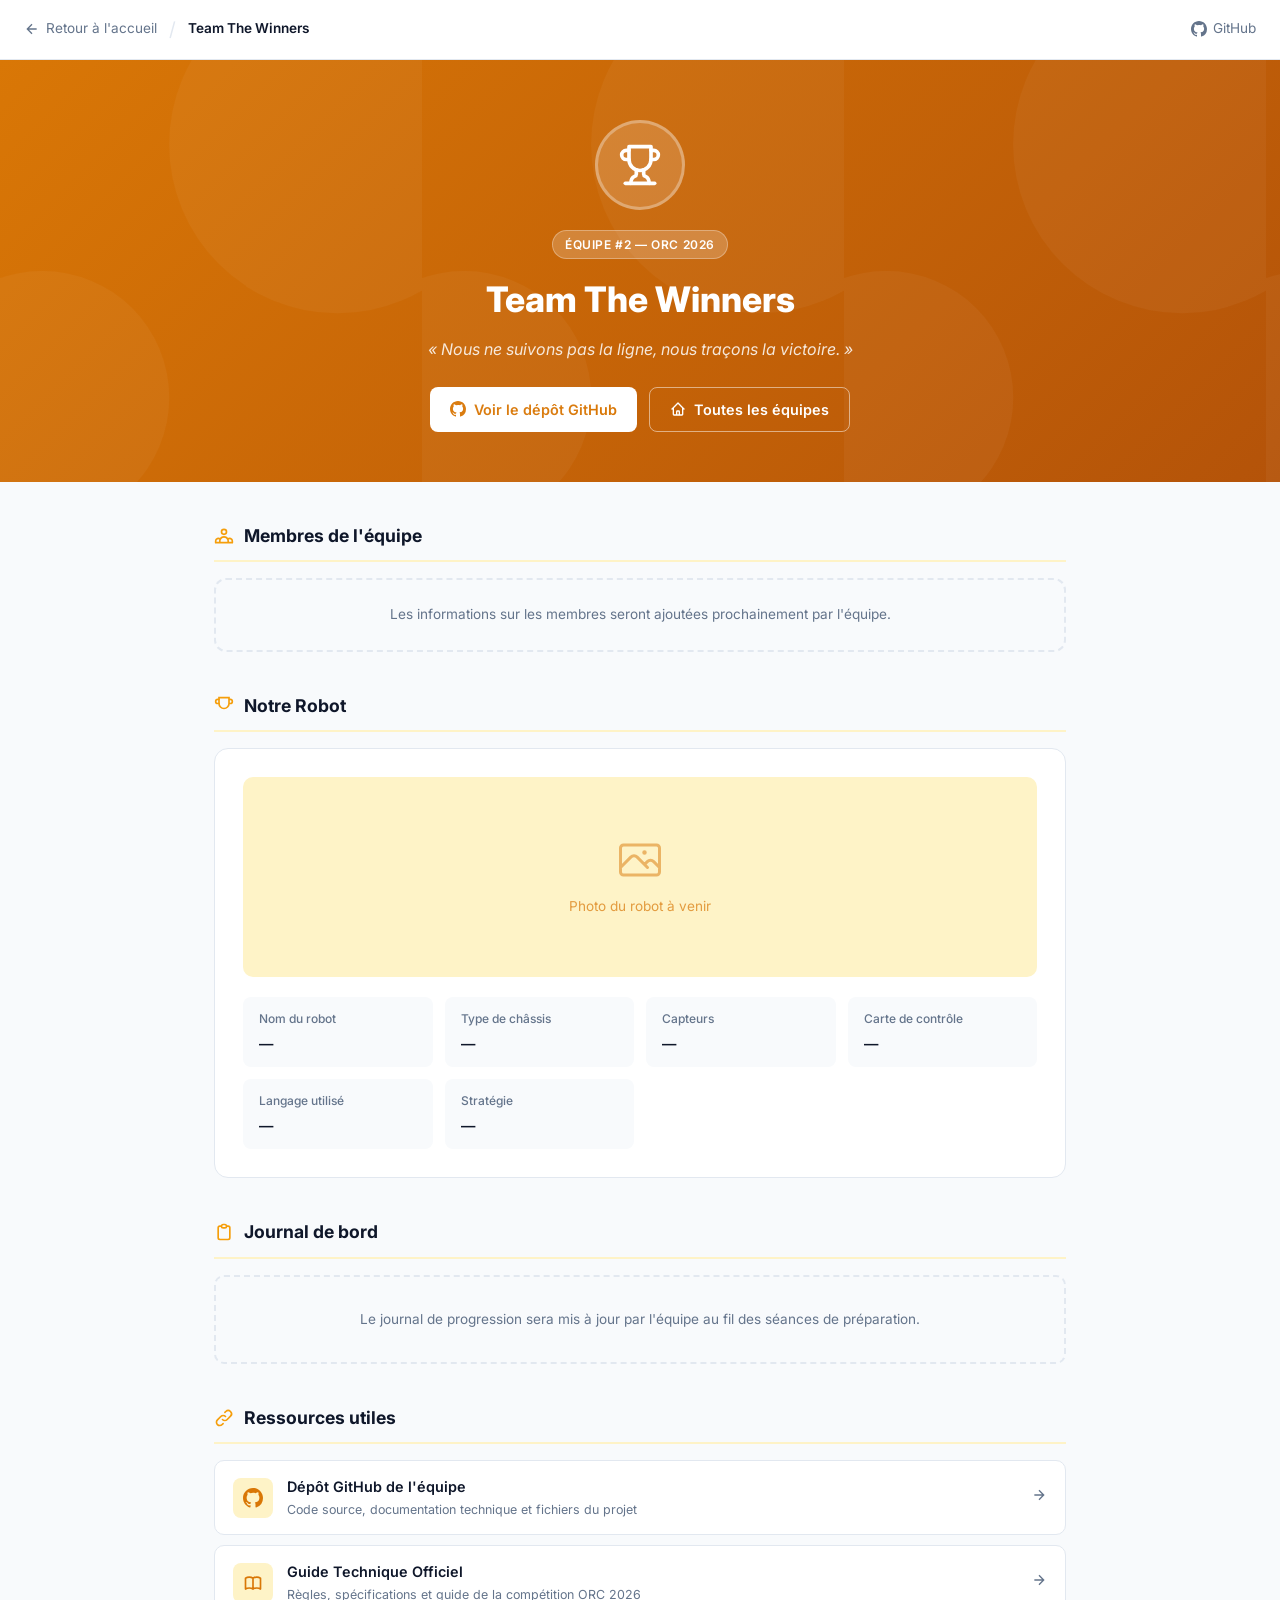
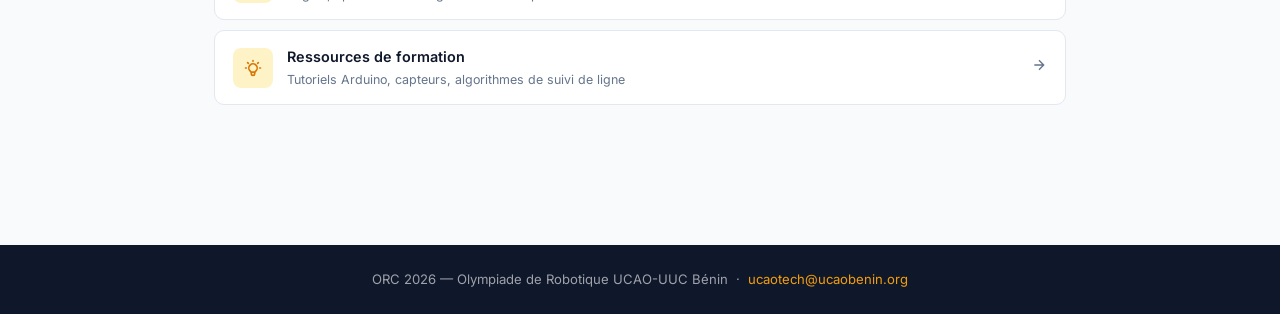
==== index.html @ 55ddd98d "Add files via upload" ====
<!DOCTYPE html>
<html lang="fr">

<head>
    <meta charset="UTF-8">
    <meta name="viewport" content="width=device-width, initial-scale=1.0">
    <title>Team The Winners — ORC 2026</title>
    <link rel="preconnect" href="https://fonts.googleapis.com">
    <link href="https://fonts.googleapis.com/css2?family=Inter:wght@400;500;600;700;800&display=swap" rel="stylesheet">
    <style>
        :root {
            --team-color: #f59e0b;
            --team-color-light: #fef3c7;
            --primary: #f59e0b;
            --accent: #0057A8;
            --dark: #0f172a;
            --text: #334155;
            --muted: #64748b;
            --border: #e2e8f0;
            --bg: #f8fafc;
            --white: #ffffff;
        }

        * {
            margin: 0;
            padding: 0;
            box-sizing: border-box;
        }

        body {
            font-family: 'Inter', sans-serif;
            background: var(--bg);
            color: var(--text);
            line-height: 1.6;
        }

        .topbar {
            background: var(--white);
            border-bottom: 1px solid var(--border);
            padding: 14px 24px;
            display: flex;
            align-items: center;
            gap: 12px;
            position: sticky;
            top: 0;
            z-index: 100;
        }

        .topbar a {
            text-decoration: none;
            color: var(--muted);
            font-size: 0.85rem;
            display: flex;
            align-items: center;
            gap: 6px;
        }

        .topbar a:hover {
            color: var(--primary);
        }

        .topbar-sep {
            color: var(--border);
            font-size: 1.2rem;
        }

        .topbar-current {
            font-weight: 600;
            color: var(--dark);
            font-size: 0.85rem;
        }

        .topbar-right {
            margin-left: auto;
        }

        .hero {
            background: linear-gradient(135deg, #d97706 0%, #b45309 100%);
            padding: 60px 24px 50px;
            text-align: center;
            color: var(--white);
            position: relative;
            overflow: hidden;
        }

        .hero::before {
            content: '';
            position: absolute;
            inset: 0;
            background: url('data:image/svg+xml,<svg xmlns="http://www.w3.org/2000/svg" viewBox="0 0 100 100"><circle cx="80" cy="20" r="40" fill="white" fill-opacity="0.04"/><circle cx="10" cy="80" r="30" fill="white" fill-opacity="0.04"/></svg>');
        }

        .hero-avatar {
            width: 90px;
            height: 90px;
            background: rgba(255, 255, 255, 0.15);
            border-radius: 50%;
            display: flex;
            align-items: center;
            justify-content: center;
            margin: 0 auto 20px;
            border: 3px solid rgba(255, 255, 255, 0.3);
        }

        .hero-avatar svg {
            width: 44px;
            height: 44px;
            stroke: white;
        }

        .hero-badge {
            display: inline-flex;
            align-items: center;
            gap: 6px;
            background: rgba(255, 255, 255, 0.2);
            border: 1px solid rgba(255, 255, 255, 0.3);
            padding: 4px 12px;
            border-radius: 20px;
            font-size: 0.75rem;
            font-weight: 600;
            text-transform: uppercase;
            letter-spacing: 0.05em;
            margin-bottom: 12px;
        }

        .hero h1 {
            font-size: 2.2rem;
            font-weight: 800;
            margin-bottom: 10px;
        }

        .hero-motto {
            font-size: 1rem;
            opacity: 0.85;
            font-style: italic;
            max-width: 500px;
            margin: 0 auto 24px;
        }

        .hero-actions {
            display: flex;
            gap: 12px;
            justify-content: center;
            flex-wrap: wrap;
        }

        .btn-hero {
            display: inline-flex;
            align-items: center;
            gap: 8px;
            padding: 10px 20px;
            border-radius: 8px;
            font-size: 0.9rem;
            font-weight: 600;
            text-decoration: none;
            transition: all 0.2s;
        }

        .btn-hero-primary {
            background: var(--white);
            color: #d97706;
        }

        .btn-hero-primary:hover {
            background: #f0f0f0;
        }

        .btn-hero-outline {
            background: transparent;
            color: var(--white);
            border: 1.5px solid rgba(255, 255, 255, 0.5);
        }

        .btn-hero-outline:hover {
            background: rgba(255, 255, 255, 0.1);
        }

        .btn-hero svg {
            width: 16px;
            height: 16px;
        }

        .container {
            max-width: 900px;
            margin: 0 auto;
            padding: 40px 24px;
        }

        .section {
            margin-bottom: 40px;
        }

        .section-title {
            font-size: 1.1rem;
            font-weight: 700;
            color: var(--dark);
            margin-bottom: 16px;
            padding-bottom: 10px;
            border-bottom: 2px solid var(--team-color-light);
            display: flex;
            align-items: center;
            gap: 10px;
        }

        .section-title svg {
            width: 20px;
            height: 20px;
            color: var(--team-color);
        }

        .members-grid {
            display: grid;
            grid-template-columns: repeat(auto-fill, minmax(220px, 1fr));
            gap: 16px;
        }

        .member-placeholder {
            background: var(--bg);
            border: 2px dashed var(--border);
            border-radius: 12px;
            padding: 24px;
            text-align: center;
            color: var(--muted);
            font-size: 0.85rem;
        }

        .robot-card {
            background: var(--white);
            border: 1px solid var(--border);
            border-radius: 14px;
            padding: 28px;
        }

        .robot-placeholder {
            height: 200px;
            background: var(--team-color-light);
            border-radius: 10px;
            display: flex;
            flex-direction: column;
            align-items: center;
            justify-content: center;
            gap: 12px;
            color: #d97706;
            margin-bottom: 20px;
        }

        .robot-placeholder svg {
            width: 48px;
            height: 48px;
            opacity: 0.5;
        }

        .robot-placeholder p {
            font-size: 0.85rem;
            opacity: 0.7;
        }

        .robot-specs {
            display: grid;
            grid-template-columns: repeat(auto-fill, minmax(180px, 1fr));
            gap: 12px;
            margin-top: 16px;
        }

        .spec-item {
            background: var(--bg);
            border-radius: 8px;
            padding: 12px 16px;
        }

        .spec-label {
            font-size: 0.75rem;
            color: var(--muted);
            font-weight: 500;
            margin-bottom: 4px;
        }

        .spec-value {
            font-size: 0.9rem;
            font-weight: 600;
            color: var(--dark);
        }

        .log-list {
            display: flex;
            flex-direction: column;
            gap: 12px;
        }

        .log-placeholder {
            background: var(--bg);
            border: 2px dashed var(--border);
            border-radius: 10px;
            padding: 32px;
            text-align: center;
            color: var(--muted);
            font-size: 0.85rem;
        }

        .resources-list {
            display: flex;
            flex-direction: column;
            gap: 10px;
        }

        .resource-item {
            background: var(--white);
            border: 1px solid var(--border);
            border-radius: 10px;
            padding: 14px 18px;
            display: flex;
            align-items: center;
            gap: 14px;
            text-decoration: none;
            color: var(--text);
            transition: all 0.2s;
        }

        .resource-item:hover {
            border-color: var(--team-color);
            box-shadow: 0 4px 12px rgba(0, 0, 0, 0.06);
        }

        .resource-icon {
            width: 40px;
            height: 40px;
            background: var(--team-color-light);
            border-radius: 8px;
            display: flex;
            align-items: center;
            justify-content: center;
            flex-shrink: 0;
        }

        .resource-icon svg {
            width: 20px;
            height: 20px;
            color: #d97706;
        }

        .resource-title {
            font-weight: 600;
            font-size: 0.9rem;
            color: var(--dark);
        }

        .resource-desc {
            font-size: 0.78rem;
            color: var(--muted);
            margin-top: 2px;
        }

        .resource-arrow {
            margin-left: auto;
            color: var(--muted);
        }

        .resource-arrow svg {
            width: 16px;
            height: 16px;
        }

        .page-footer {
            background: var(--dark);
            color: rgba(255, 255, 255, 0.6);
            text-align: center;
            padding: 24px;
            font-size: 0.82rem;
            margin-top: 60px;
        }

        .page-footer a {
            color: #f59e0b;
            text-decoration: none;
        }
    </style>
</head>

<body>
    <nav class="topbar">
        <a href="../../index.html"><svg width="16" height="16" fill="none" stroke="currentColor" stroke-width="2"
                viewBox="0 0 24 24">
                <path d="M19 12H5M12 5l-7 7 7 7" />
            </svg>Retour à l'accueil</a>
        <span class="topbar-sep">/</span>
        <span class="topbar-current">Team The Winners</span>
        <div class="topbar-right"><a href="https://github.com/Olympiades-de-Robotique-UCAO-Benin/Team-The-Winners"
                target="_blank"><svg width="16" height="16" viewBox="0 0 24 24" fill="currentColor">
                    <path
                        d="M12 0C5.37 0 0 5.37 0 12c0 5.3 3.44 9.8 8.2 11.39.6.11.82-.26.82-.58v-2.03c-3.34.73-4.04-1.61-4.04-1.61-.54-1.38-1.33-1.75-1.33-1.75-1.09-.74.08-.73.08-.73 1.2.08 1.84 1.24 1.84 1.24 1.07 1.83 2.8 1.3 3.49.99.11-.78.42-1.3.76-1.6-2.67-.3-5.47-1.33-5.47-5.93 0-1.31.47-2.38 1.24-3.22-.13-.3-.54-1.52.12-3.17 0 0 1.01-.32 3.3 1.23a11.5 11.5 0 0 1 3-.4c1.02 0 2.04.13 3 .4 2.28-1.55 3.29-1.23 3.29-1.23.66 1.65.25 2.87.12 3.17.77.84 1.24 1.91 1.24 3.22 0 4.61-2.81 5.63-5.48 5.92.43.37.81 1.1.81 2.22v3.29c0 .32.22.7.83.58A12 12 0 0 0 24 12c0-6.63-5.37-12-12-12z" />
                </svg>GitHub</a></div>
    </nav>
    <section class="hero">
        <div class="hero-avatar">
            <svg viewBox="0 0 24 24" fill="none" stroke-width="2" stroke-linecap="round" stroke-linejoin="round">
                <path d="M6 9H4.5a2.5 2.5 0 0 1 0-5H6" />
                <path d="M18 9h1.5a2.5 2.5 0 0 0 0-5H18" />
                <path d="M4 22h16" />
                <path d="M10 14.66V17c0 .55-.47.98-.97 1.21C7.85 18.75 7 20.24 7 22" />
                <path d="M14 14.66V17c0 .55.47.98.97 1.21C16.15 18.75 17 20.24 17 22" />
                <path d="M18 2H6v7a6 6 0 0 0 12 0V2Z" />
            </svg>
        </div>
        <div class="hero-badge">Équipe #2 — ORC 2026</div>
        <h1>Team The Winners</h1>
        <p class="hero-motto">« Nous ne suivons pas la ligne, nous traçons la victoire. »</p>
        <div class="hero-actions">
            <a class="btn-hero btn-hero-primary"
                href="https://github.com/Olympiades-de-Robotique-UCAO-Benin/Team-The-Winners" target="_blank">
                <svg viewBox="0 0 24 24" fill="currentColor">
                    <path
                        d="M12 0C5.37 0 0 5.37 0 12c0 5.3 3.44 9.8 8.2 11.39.6.11.82-.26.82-.58v-2.03c-3.34.73-4.04-1.61-4.04-1.61-.54-1.38-1.33-1.75-1.33-1.75-1.09-.74.08-.73.08-.73 1.2.08 1.84 1.24 1.84 1.24 1.07 1.83 2.8 1.3 3.49.99.11-.78.42-1.3.76-1.6-2.67-.3-5.47-1.33-5.47-5.93 0-1.31.47-2.38 1.24-3.22-.13-.3-.54-1.52.12-3.17 0 0 1.01-.32 3.3 1.23a11.5 11.5 0 0 1 3-.4c1.02 0 2.04.13 3 .4 2.28-1.55 3.29-1.23 3.29-1.23.66 1.65.25 2.87.12 3.17.77.84 1.24 1.91 1.24 3.22 0 4.61-2.81 5.63-5.48 5.92.43.37.81 1.1.81 2.22v3.29c0 .32.22.7.83.58A12 12 0 0 0 24 12c0-6.63-5.37-12-12-12z" />
                </svg>
                Voir le dépôt GitHub
            </a>
            <a class="btn-hero btn-hero-outline" href="../../index.html">
                <svg fill="none" viewBox="0 0 24 24" stroke="currentColor" stroke-width="2">
                    <path stroke-linecap="round" stroke-linejoin="round"
                        d="M3 12l2-2m0 0l7-7 7 7M5 10v10a1 1 0 001 1h3m10-11l2 2m-2-2v10a1 1 0 01-1 1h-3m-6 0a1 1 0 001-1v-4a1 1 0 011-1h2a1 1 0 011 1v4a1 1 0 001 1m-6 0h6" />
                </svg>
                Toutes les équipes
            </a>
        </div>
    </section>
    <main class="container">
        <section class="section">
            <h2 class="section-title">
                <svg fill="none" viewBox="0 0 24 24" stroke="currentColor" stroke-width="2">
                    <path stroke-linecap="round" stroke-linejoin="round"
                        d="M17 20h5v-2a3 3 0 00-5.356-1.857M17 20H7m10 0v-2c0-.656-.126-1.283-.356-1.857M7 20H2v-2a3 3 0 015.356-1.857M7 20v-2c0-.656.126-1.283.356-1.857m0 0a5.002 5.002 0 019.288 0M15 7a3 3 0 11-6 0 3 3 0 016 0z" />
                </svg>
                Membres de l'équipe
            </h2>
            <div class="members-grid">
                <div class="member-placeholder" style="grid-column: 1 / -1;">Les informations sur les membres seront
                    ajoutées prochainement par l'équipe.</div>
            </div>
        </section>
        <section class="section">
            <h2 class="section-title">
                <svg fill="none" viewBox="0 0 24 24" stroke="currentColor" stroke-width="2">
                    <path stroke-linecap="round" stroke-linejoin="round" d="M6 9H4.5a2.5 2.5 0 0 1 0-5H6" />
                    <path d="M18 9h1.5a2.5 2.5 0 0 0 0-5H18" />
                    <path d="M18 2H6v7a6 6 0 0 0 12 0V2Z" />
                </svg>
                Notre Robot
            </h2>
            <div class="robot-card">
                <div class="robot-placeholder">
                    <svg fill="none" viewBox="0 0 24 24" stroke="currentColor" stroke-width="1.5">
                        <path stroke-linecap="round" stroke-linejoin="round"
                            d="M2.25 15.75l5.159-5.159a2.25 2.25 0 013.182 0l5.159 5.159m-1.5-1.5l1.409-1.409a2.25 2.25 0 013.182 0l2.909 2.909m-18 3.75h16.5a1.5 1.5 0 001.5-1.5V6a1.5 1.5 0 00-1.5-1.5H3.75A1.5 1.5 0 002.25 6v12a1.5 1.5 0 001.5 1.5zm10.5-11.25h.008v.008h-.008V8.25zm.375 0a.375.375 0 11-.75 0 .375.375 0 01.75 0z" />
                    </svg>
                    <p>Photo du robot à venir</p>
                </div>
                <div class="robot-specs">
                    <div class="spec-item">
                        <div class="spec-label">Nom du robot</div>
                        <div class="spec-value">—</div>
                    </div>
                    <div class="spec-item">
                        <div class="spec-label">Type de châssis</div>
                        <div class="spec-value">—</div>
                    </div>
                    <div class="spec-item">
                        <div class="spec-label">Capteurs</div>
                        <div class="spec-value">—</div>
                    </div>
                    <div class="spec-item">
                        <div class="spec-label">Carte de contrôle</div>
                        <div class="spec-value">—</div>
                    </div>
                    <div class="spec-item">
                        <div class="spec-label">Langage utilisé</div>
                        <div class="spec-value">—</div>
                    </div>
                    <div class="spec-item">
                        <div class="spec-label">Stratégie</div>
                        <div class="spec-value">—</div>
                    </div>
                </div>
            </div>
        </section>
        <section class="section">
            <h2 class="section-title">
                <svg fill="none" viewBox="0 0 24 24" stroke="currentColor" stroke-width="2">
                    <path stroke-linecap="round" stroke-linejoin="round"
                        d="M9 5H7a2 2 0 00-2 2v12a2 2 0 002 2h10a2 2 0 002-2V7a2 2 0 00-2-2h-2M9 5a2 2 0 002 2h2a2 2 0 002-2M9 5a2 2 0 012-2h2a2 2 0 012 2" />
                </svg>
                Journal de bord
            </h2>
            <div class="log-list">
                <div class="log-placeholder">Le journal de progression sera mis à jour par l'équipe au fil des séances
                    de préparation.</div>
            </div>
        </section>
        <section class="section">
            <h2 class="section-title">
                <svg fill="none" viewBox="0 0 24 24" stroke="currentColor" stroke-width="2">
                    <path stroke-linecap="round" stroke-linejoin="round"
                        d="M13.828 10.172a4 4 0 00-5.656 0l-4 4a4 4 0 105.656 5.656l1.102-1.101m-.758-4.899a4 4 0 005.656 0l4-4a4 4 0 00-5.656-5.656l-1.1 1.1" />
                </svg>
                Ressources utiles
            </h2>
            <div class="resources-list">
                <a class="resource-item" href="https://github.com/Olympiades-de-Robotique-UCAO-Benin/Team-The-Winners"
                    target="_blank">
                    <div class="resource-icon"><svg viewBox="0 0 24 24" fill="currentColor">
                            <path
                                d="M12 0C5.37 0 0 5.37 0 12c0 5.3 3.44 9.8 8.2 11.39.6.11.82-.26.82-.58v-2.03c-3.34.73-4.04-1.61-4.04-1.61-.54-1.38-1.33-1.75-1.33-1.75-1.09-.74.08-.73.08-.73 1.2.08 1.84 1.24 1.84 1.24 1.07 1.83 2.8 1.3 3.49.99.11-.78.42-1.3.76-1.6-2.67-.3-5.47-1.33-5.47-5.93 0-1.31.47-2.38 1.24-3.22-.13-.3-.54-1.52.12-3.17 0 0 1.01-.32 3.3 1.23a11.5 11.5 0 0 1 3-.4c1.02 0 2.04.13 3 .4 2.28-1.55 3.29-1.23 3.29-1.23.66 1.65.25 2.87.12 3.17.77.84 1.24 1.91 1.24 3.22 0 4.61-2.81 5.63-5.48 5.92.43.37.81 1.1.81 2.22v3.29c0 .32.22.7.83.58A12 12 0 0 0 24 12c0-6.63-5.37-12-12-12z" />
                        </svg></div>
                    <div>
                        <div class="resource-title">Dépôt GitHub de l'équipe</div>
                        <div class="resource-desc">Code source, documentation technique et fichiers du projet</div>
                    </div>
                    <div class="resource-arrow"><svg fill="none" viewBox="0 0 24 24" stroke="currentColor"
                            stroke-width="2">
                            <path d="M5 12h14M12 5l7 7-7 7" />
                        </svg></div>
                </a>
                <a class="resource-item"
                    href="https://github.com/Olympiades-de-Robotique-UCAO-Benin/guide-technique-officiel"
                    target="_blank">
                    <div class="resource-icon"><svg fill="none" viewBox="0 0 24 24" stroke="currentColor"
                            stroke-width="2">
                            <path stroke-linecap="round" stroke-linejoin="round"
                                d="M12 6.253v13m0-13C10.832 5.477 9.246 5 7.5 5S4.168 5.477 3 6.253v13C4.168 18.477 5.754 18 7.5 18s3.332.477 4.5 1.253m0-13C13.168 5.477 14.754 5 16.5 5c1.747 0 3.332.477 4.5 1.253v13C19.832 18.477 18.247 18 16.5 18c-1.746 0-3.332.477-4.5 1.253" />
                        </svg></div>
                    <div>
                        <div class="resource-title">Guide Technique Officiel</div>
                        <div class="resource-desc">Règles, spécifications et guide de la compétition ORC 2026</div>
                    </div>
                    <div class="resource-arrow"><svg fill="none" viewBox="0 0 24 24" stroke="currentColor"
                            stroke-width="2">
                            <path d="M5 12h14M12 5l7 7-7 7" />
                        </svg></div>
                </a>
                <a class="resource-item"
                    href="https://github.com/Olympiades-de-Robotique-UCAO-Benin/ressources-formations" target="_blank">
                    <div class="resource-icon"><svg fill="none" viewBox="0 0 24 24" stroke="currentColor"
                            stroke-width="2">
                            <path stroke-linecap="round" stroke-linejoin="round"
                                d="M9.663 17h4.673M12 3v1m6.364 1.636l-.707.707M21 12h-1M4 12H3m3.343-5.657l-.707-.707m2.828 9.9a5 5 0 117.072 0l-.548.547A3.374 3.374 0 0014 18.469V19a2 2 0 11-4 0v-.531c0-.895-.356-1.754-.988-2.386l-.548-.547z" />
                        </svg></div>
                    <div>
                        <div class="resource-title">Ressources de formation</div>
                        <div class="resource-desc">Tutoriels Arduino, capteurs, algorithmes de suivi de ligne</div>
                    </div>
                    <div class="resource-arrow"><svg fill="none" viewBox="0 0 24 24" stroke="currentColor"
                            stroke-width="2">
                            <path d="M5 12h14M12 5l7 7-7 7" />
                        </svg></div>
                </a>
            </div>
        </section>
    </main>
    <footer class="page-footer">
        <p>ORC 2026 — Olympiade de Robotique UCAO-UUC Bénin &nbsp;·&nbsp; <a
                href="mailto:ucaotech@ucaobenin.org">ucaotech@ucaobenin.org</a></p>
    </footer>
</body>

</html>
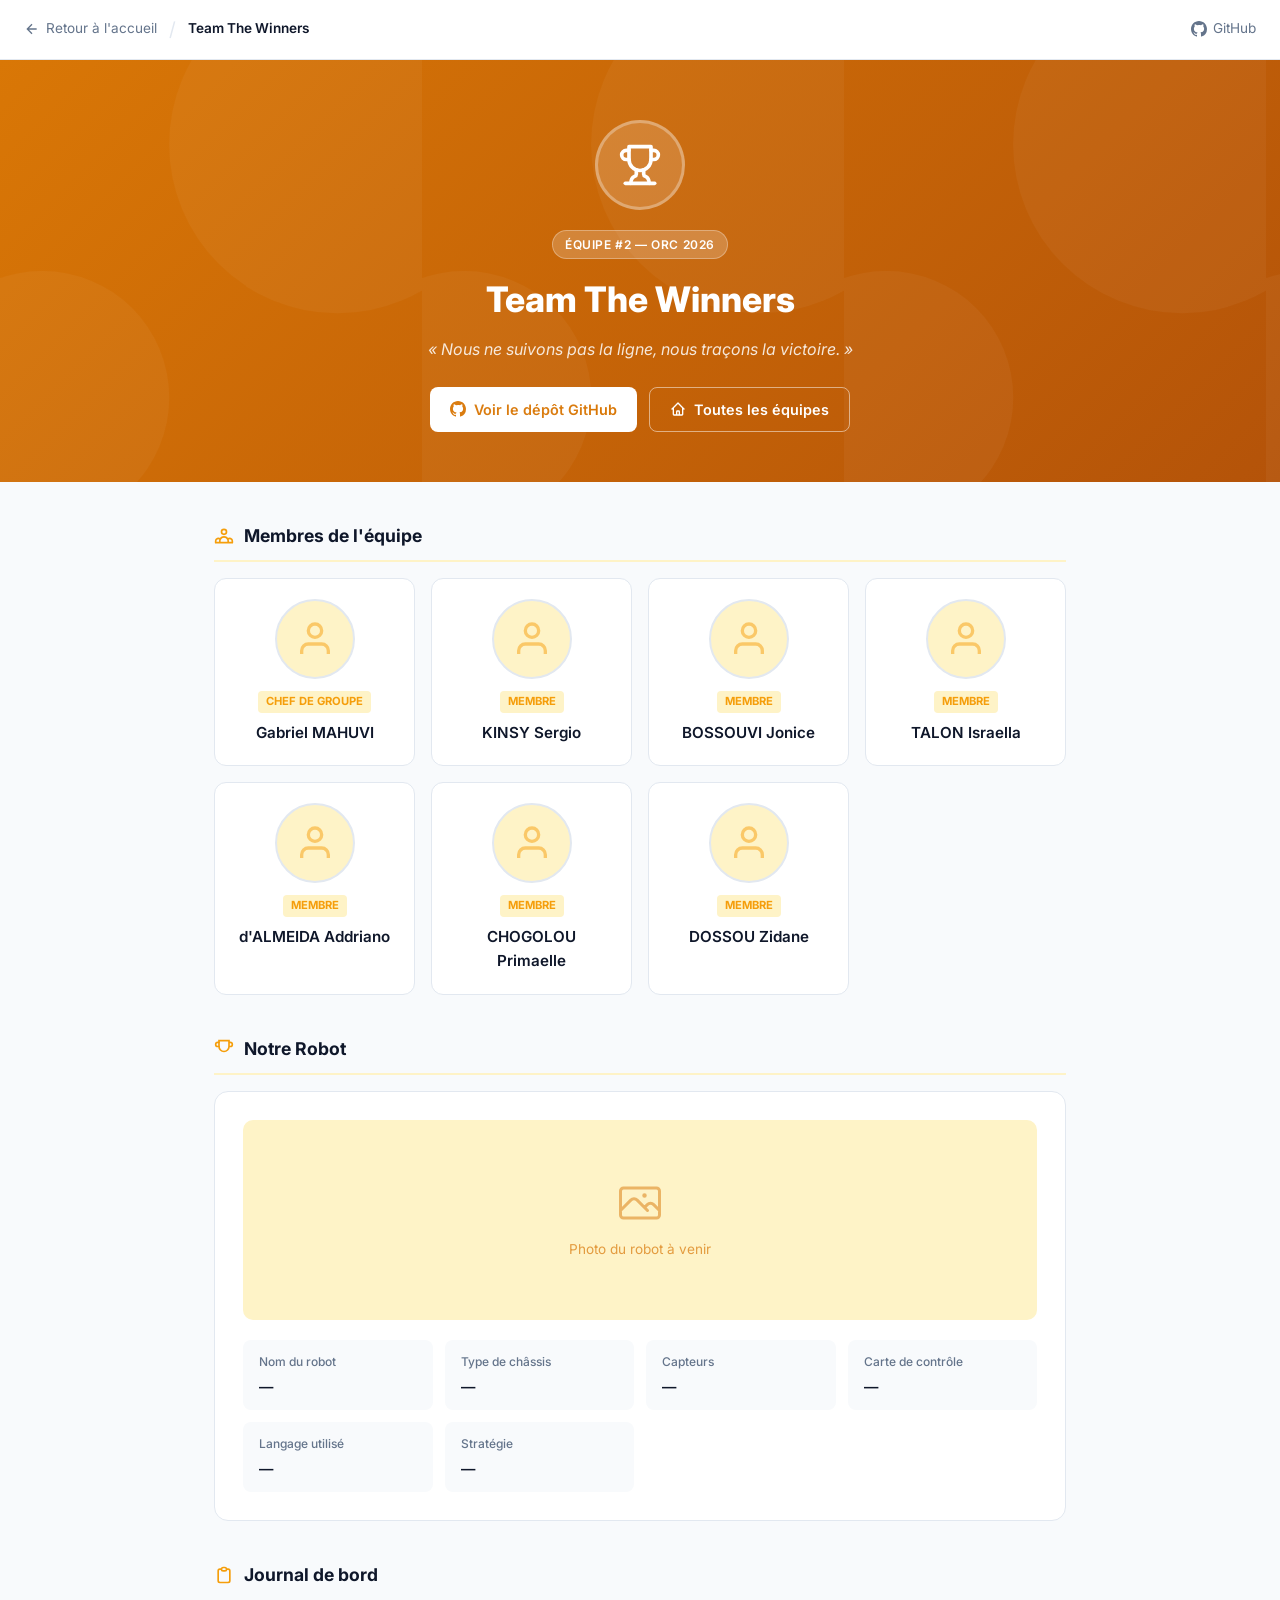
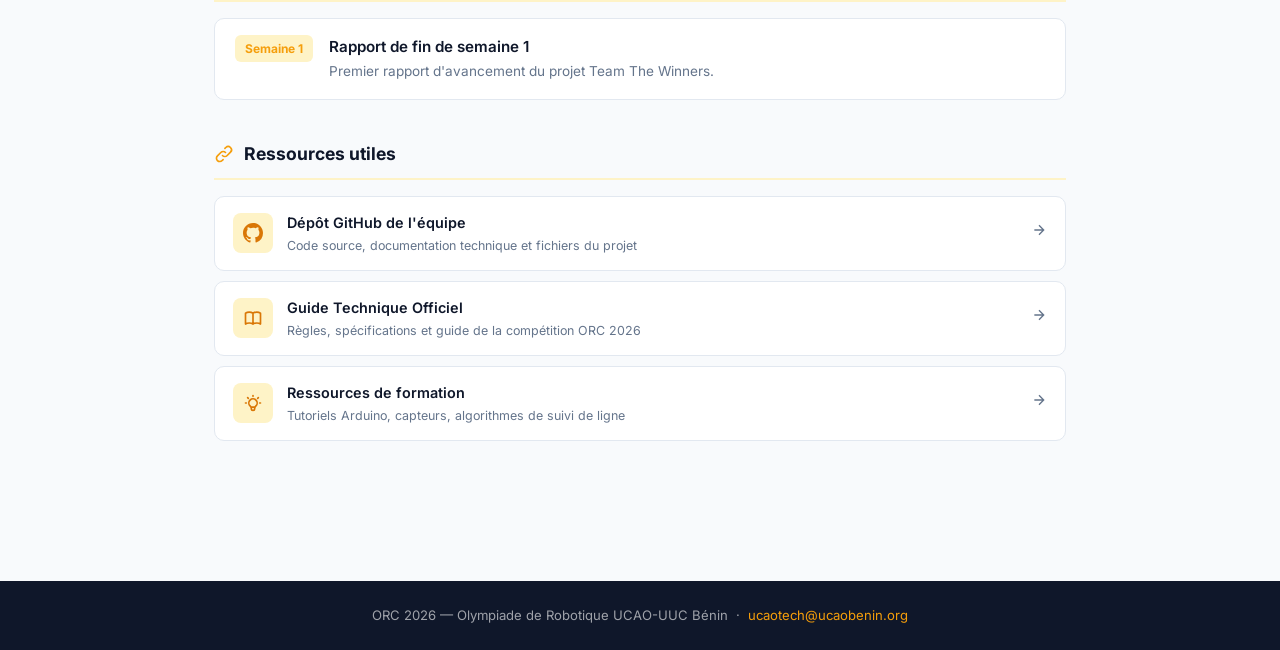
==== commit e69f3fda: "Ajout des membres et de la documentation" ====
--- a/index.html
+++ b/index.html
@@ -1,563 +1,955 @@
-<!DOCTYPE html>
+<!doctype html>
 <html lang="fr">
-
-<head>
-    <meta charset="UTF-8">
-    <meta name="viewport" content="width=device-width, initial-scale=1.0">
+  <head>
+    <meta charset="UTF-8" />
+    <meta name="viewport" content="width=device-width, initial-scale=1.0" />
     <title>Team The Winners — ORC 2026</title>
-    <link rel="preconnect" href="https://fonts.googleapis.com">
-    <link href="https://fonts.googleapis.com/css2?family=Inter:wght@400;500;600;700;800&display=swap" rel="stylesheet">
+    <link rel="preconnect" href="https://fonts.googleapis.com" />
+    <link
+      href="https://fonts.googleapis.com/css2?family=Inter:wght@400;500;600;700;800&display=swap"
+      rel="stylesheet"
+    />
     <style>
-        :root {
-            --team-color: #f59e0b;
-            --team-color-light: #fef3c7;
-            --primary: #f59e0b;
-            --accent: #0057A8;
-            --dark: #0f172a;
-            --text: #334155;
-            --muted: #64748b;
-            --border: #e2e8f0;
-            --bg: #f8fafc;
-            --white: #ffffff;
-        }
-
-        * {
-            margin: 0;
-            padding: 0;
-            box-sizing: border-box;
-        }
-
-        body {
-            font-family: 'Inter', sans-serif;
-            background: var(--bg);
-            color: var(--text);
-            line-height: 1.6;
-        }
-
-        .topbar {
-            background: var(--white);
-            border-bottom: 1px solid var(--border);
-            padding: 14px 24px;
-            display: flex;
-            align-items: center;
-            gap: 12px;
-            position: sticky;
-            top: 0;
-            z-index: 100;
-        }
-
-        .topbar a {
-            text-decoration: none;
-            color: var(--muted);
-            font-size: 0.85rem;
-            display: flex;
-            align-items: center;
-            gap: 6px;
-        }
-
-        .topbar a:hover {
-            color: var(--primary);
-        }
-
-        .topbar-sep {
-            color: var(--border);
-            font-size: 1.2rem;
-        }
-
-        .topbar-current {
-            font-weight: 600;
-            color: var(--dark);
-            font-size: 0.85rem;
-        }
-
-        .topbar-right {
-            margin-left: auto;
-        }
-
-        .hero {
-            background: linear-gradient(135deg, #d97706 0%, #b45309 100%);
-            padding: 60px 24px 50px;
-            text-align: center;
-            color: var(--white);
-            position: relative;
-            overflow: hidden;
-        }
-
-        .hero::before {
-            content: '';
-            position: absolute;
-            inset: 0;
-            background: url('data:image/svg+xml,<svg xmlns="http://www.w3.org/2000/svg" viewBox="0 0 100 100"><circle cx="80" cy="20" r="40" fill="white" fill-opacity="0.04"/><circle cx="10" cy="80" r="30" fill="white" fill-opacity="0.04"/></svg>');
-        }
-
-        .hero-avatar {
-            width: 90px;
-            height: 90px;
-            background: rgba(255, 255, 255, 0.15);
-            border-radius: 50%;
-            display: flex;
-            align-items: center;
-            justify-content: center;
-            margin: 0 auto 20px;
-            border: 3px solid rgba(255, 255, 255, 0.3);
-        }
-
-        .hero-avatar svg {
-            width: 44px;
-            height: 44px;
-            stroke: white;
-        }
-
-        .hero-badge {
-            display: inline-flex;
-            align-items: center;
-            gap: 6px;
-            background: rgba(255, 255, 255, 0.2);
-            border: 1px solid rgba(255, 255, 255, 0.3);
-            padding: 4px 12px;
-            border-radius: 20px;
-            font-size: 0.75rem;
-            font-weight: 600;
-            text-transform: uppercase;
-            letter-spacing: 0.05em;
-            margin-bottom: 12px;
-        }
-
-        .hero h1 {
-            font-size: 2.2rem;
-            font-weight: 800;
-            margin-bottom: 10px;
-        }
-
-        .hero-motto {
-            font-size: 1rem;
-            opacity: 0.85;
-            font-style: italic;
-            max-width: 500px;
-            margin: 0 auto 24px;
-        }
-
-        .hero-actions {
-            display: flex;
-            gap: 12px;
-            justify-content: center;
-            flex-wrap: wrap;
-        }
-
-        .btn-hero {
-            display: inline-flex;
-            align-items: center;
-            gap: 8px;
-            padding: 10px 20px;
-            border-radius: 8px;
-            font-size: 0.9rem;
-            font-weight: 600;
-            text-decoration: none;
-            transition: all 0.2s;
-        }
-
-        .btn-hero-primary {
-            background: var(--white);
-            color: #d97706;
-        }
-
-        .btn-hero-primary:hover {
-            background: #f0f0f0;
-        }
-
-        .btn-hero-outline {
-            background: transparent;
-            color: var(--white);
-            border: 1.5px solid rgba(255, 255, 255, 0.5);
-        }
-
-        .btn-hero-outline:hover {
-            background: rgba(255, 255, 255, 0.1);
-        }
-
-        .btn-hero svg {
-            width: 16px;
-            height: 16px;
-        }
-
-        .container {
-            max-width: 900px;
-            margin: 0 auto;
-            padding: 40px 24px;
-        }
-
-        .section {
-            margin-bottom: 40px;
-        }
-
-        .section-title {
-            font-size: 1.1rem;
-            font-weight: 700;
-            color: var(--dark);
-            margin-bottom: 16px;
-            padding-bottom: 10px;
-            border-bottom: 2px solid var(--team-color-light);
-            display: flex;
-            align-items: center;
-            gap: 10px;
-        }
-
-        .section-title svg {
-            width: 20px;
-            height: 20px;
-            color: var(--team-color);
-        }
-
-        .members-grid {
-            display: grid;
-            grid-template-columns: repeat(auto-fill, minmax(220px, 1fr));
-            gap: 16px;
-        }
-
-        .member-placeholder {
-            background: var(--bg);
-            border: 2px dashed var(--border);
-            border-radius: 12px;
-            padding: 24px;
-            text-align: center;
-            color: var(--muted);
-            font-size: 0.85rem;
-        }
-
-        .robot-card {
-            background: var(--white);
-            border: 1px solid var(--border);
-            border-radius: 14px;
-            padding: 28px;
-        }
-
-        .robot-placeholder {
-            height: 200px;
-            background: var(--team-color-light);
-            border-radius: 10px;
-            display: flex;
-            flex-direction: column;
-            align-items: center;
-            justify-content: center;
-            gap: 12px;
-            color: #d97706;
-            margin-bottom: 20px;
-        }
-
-        .robot-placeholder svg {
-            width: 48px;
-            height: 48px;
-            opacity: 0.5;
-        }
-
-        .robot-placeholder p {
-            font-size: 0.85rem;
-            opacity: 0.7;
-        }
-
-        .robot-specs {
-            display: grid;
-            grid-template-columns: repeat(auto-fill, minmax(180px, 1fr));
-            gap: 12px;
-            margin-top: 16px;
-        }
-
-        .spec-item {
-            background: var(--bg);
-            border-radius: 8px;
-            padding: 12px 16px;
-        }
-
-        .spec-label {
-            font-size: 0.75rem;
-            color: var(--muted);
-            font-weight: 500;
-            margin-bottom: 4px;
-        }
-
-        .spec-value {
-            font-size: 0.9rem;
-            font-weight: 600;
-            color: var(--dark);
-        }
-
-        .log-list {
-            display: flex;
-            flex-direction: column;
-            gap: 12px;
-        }
-
-        .log-placeholder {
-            background: var(--bg);
-            border: 2px dashed var(--border);
-            border-radius: 10px;
-            padding: 32px;
-            text-align: center;
-            color: var(--muted);
-            font-size: 0.85rem;
-        }
-
-        .resources-list {
-            display: flex;
-            flex-direction: column;
-            gap: 10px;
-        }
-
-        .resource-item {
-            background: var(--white);
-            border: 1px solid var(--border);
-            border-radius: 10px;
-            padding: 14px 18px;
-            display: flex;
-            align-items: center;
-            gap: 14px;
-            text-decoration: none;
-            color: var(--text);
-            transition: all 0.2s;
-        }
-
-        .resource-item:hover {
-            border-color: var(--team-color);
-            box-shadow: 0 4px 12px rgba(0, 0, 0, 0.06);
-        }
-
-        .resource-icon {
-            width: 40px;
-            height: 40px;
-            background: var(--team-color-light);
-            border-radius: 8px;
-            display: flex;
-            align-items: center;
-            justify-content: center;
-            flex-shrink: 0;
-        }
-
-        .resource-icon svg {
-            width: 20px;
-            height: 20px;
-            color: #d97706;
-        }
-
-        .resource-title {
-            font-weight: 600;
-            font-size: 0.9rem;
-            color: var(--dark);
-        }
-
-        .resource-desc {
-            font-size: 0.78rem;
-            color: var(--muted);
-            margin-top: 2px;
-        }
-
-        .resource-arrow {
-            margin-left: auto;
-            color: var(--muted);
-        }
-
-        .resource-arrow svg {
-            width: 16px;
-            height: 16px;
-        }
-
-        .page-footer {
-            background: var(--dark);
-            color: rgba(255, 255, 255, 0.6);
-            text-align: center;
-            padding: 24px;
-            font-size: 0.82rem;
-            margin-top: 60px;
-        }
-
-        .page-footer a {
-            color: #f59e0b;
-            text-decoration: none;
-        }
+      :root {
+        --team-color: #f59e0b;
+        --team-color-light: #fef3c7;
+        --primary: #f59e0b;
+        --accent: #0057a8;
+        --dark: #0f172a;
+        --text: #334155;
+        --muted: #64748b;
+        --border: #e2e8f0;
+        --bg: #f8fafc;
+        --white: #ffffff;
+      }
+
+      * {
+        margin: 0;
+        padding: 0;
+        box-sizing: border-box;
+      }
+
+      body {
+        font-family: "Inter", sans-serif;
+        background: var(--bg);
+        color: var(--text);
+        line-height: 1.6;
+      }
+
+      .topbar {
+        background: var(--white);
+        border-bottom: 1px solid var(--border);
+        padding: 14px 24px;
+        display: flex;
+        align-items: center;
+        gap: 12px;
+        position: sticky;
+        top: 0;
+        z-index: 100;
+      }
+
+      .topbar a {
+        text-decoration: none;
+        color: var(--muted);
+        font-size: 0.85rem;
+        display: flex;
+        align-items: center;
+        gap: 6px;
+      }
+
+      .topbar a:hover {
+        color: var(--primary);
+      }
+
+      .topbar-sep {
+        color: var(--border);
+        font-size: 1.2rem;
+      }
+
+      .topbar-current {
+        font-weight: 600;
+        color: var(--dark);
+        font-size: 0.85rem;
+      }
+
+      .topbar-right {
+        margin-left: auto;
+      }
+
+      .hero {
+        background: linear-gradient(135deg, #d97706 0%, #b45309 100%);
+        padding: 60px 24px 50px;
+        text-align: center;
+        color: var(--white);
+        position: relative;
+        overflow: hidden;
+      }
+
+      .hero::before {
+        content: "";
+        position: absolute;
+        inset: 0;
+        background: url('data:image/svg+xml,<svg xmlns="http://www.w3.org/2000/svg" viewBox="0 0 100 100"><circle cx="80" cy="20" r="40" fill="white" fill-opacity="0.04"/><circle cx="10" cy="80" r="30" fill="white" fill-opacity="0.04"/></svg>');
+      }
+
+      .hero-avatar {
+        width: 90px;
+        height: 90px;
+        background: rgba(255, 255, 255, 0.15);
+        border-radius: 50%;
+        display: flex;
+        align-items: center;
+        justify-content: center;
+        margin: 0 auto 20px;
+        border: 3px solid rgba(255, 255, 255, 0.3);
+      }
+
+      .hero-avatar svg {
+        width: 44px;
+        height: 44px;
+        stroke: white;
+      }
+
+      .hero-badge {
+        display: inline-flex;
+        align-items: center;
+        gap: 6px;
+        background: rgba(255, 255, 255, 0.2);
+        border: 1px solid rgba(255, 255, 255, 0.3);
+        padding: 4px 12px;
+        border-radius: 20px;
+        font-size: 0.75rem;
+        font-weight: 600;
+        text-transform: uppercase;
+        letter-spacing: 0.05em;
+        margin-bottom: 12px;
+      }
+
+      .hero h1 {
+        font-size: 2.2rem;
+        font-weight: 800;
+        margin-bottom: 10px;
+      }
+
+      .hero-motto {
+        font-size: 1rem;
+        opacity: 0.85;
+        font-style: italic;
+        max-width: 500px;
+        margin: 0 auto 24px;
+      }
+
+      .hero-actions {
+        display: flex;
+        gap: 12px;
+        justify-content: center;
+        flex-wrap: wrap;
+      }
+
+      .btn-hero {
+        display: inline-flex;
+        align-items: center;
+        gap: 8px;
+        padding: 10px 20px;
+        border-radius: 8px;
+        font-size: 0.9rem;
+        font-weight: 600;
+        text-decoration: none;
+        transition: all 0.2s;
+      }
+
+      .btn-hero-primary {
+        background: var(--white);
+        color: #d97706;
+      }
+
+      .btn-hero-primary:hover {
+        background: #f0f0f0;
+      }
+
+      .btn-hero-outline {
+        background: transparent;
+        color: var(--white);
+        border: 1.5px solid rgba(255, 255, 255, 0.5);
+      }
+
+      .btn-hero-outline:hover {
+        background: rgba(255, 255, 255, 0.1);
+      }
+
+      .btn-hero svg {
+        width: 16px;
+        height: 16px;
+      }
+
+      .container {
+        max-width: 900px;
+        margin: 0 auto;
+        padding: 40px 24px;
+      }
+
+      .section {
+        margin-bottom: 40px;
+      }
+
+      .section-title {
+        font-size: 1.1rem;
+        font-weight: 700;
+        color: var(--dark);
+        margin-bottom: 16px;
+        padding-bottom: 10px;
+        border-bottom: 2px solid var(--team-color-light);
+        display: flex;
+        align-items: center;
+        gap: 10px;
+      }
+
+      .section-title svg {
+        width: 20px;
+        height: 20px;
+        color: var(--team-color);
+      }
+
+      .member-card {
+        background: var(--white);
+        border: 1px solid var(--border);
+        border-radius: 12px;
+        padding: 20px;
+        text-align: center;
+        transition: all 0.2s;
+        display: flex;
+        flex-direction: column;
+        align-items: center;
+      }
+
+      .member-card:hover {
+        border-color: var(--team-color);
+        transform: translateY(-2px);
+        box-shadow: 0 4px 12px rgba(0, 0, 0, 0.05);
+      }
+
+      .member-photo {
+        width: 80px;
+        height: 80px;
+        background: var(--team-color-light);
+        border-radius: 50%;
+        margin-bottom: 12px;
+        overflow: hidden;
+        display: flex;
+        align-items: center;
+        justify-content: center;
+        border: 2px solid var(--border);
+      }
+
+      .member-photo img {
+        width: 100%;
+        height: 100%;
+        object-fit: cover;
+      }
+
+      .member-photo svg {
+        width: 40px;
+        height: 40px;
+        color: var(--primary);
+        opacity: 0.5;
+      }
+
+      .member-role {
+        display: inline-block;
+        font-size: 0.7rem;
+        font-weight: 700;
+        text-transform: uppercase;
+        color: var(--primary);
+        background: var(--team-color-light);
+        padding: 2px 8px;
+        border-radius: 4px;
+        margin-bottom: 8px;
+      }
+
+      .member-name {
+        font-weight: 600;
+        color: var(--dark);
+        font-size: 0.95rem;
+      }
+
+      .members-grid {
+        display: grid;
+        grid-template-columns: repeat(auto-fill, minmax(200px, 1fr));
+        gap: 16px;
+      }
+
+      .robot-card {
+        background: var(--white);
+        border: 1px solid var(--border);
+        border-radius: 14px;
+        padding: 28px;
+      }
+
+      .robot-placeholder {
+        height: 200px;
+        background: var(--team-color-light);
+        border-radius: 10px;
+        display: flex;
+        flex-direction: column;
+        align-items: center;
+        justify-content: center;
+        gap: 12px;
+        color: #d97706;
+        margin-bottom: 20px;
+      }
+
+      .robot-placeholder svg {
+        width: 48px;
+        height: 48px;
+        opacity: 0.5;
+      }
+
+      .robot-placeholder p {
+        font-size: 0.85rem;
+        opacity: 0.7;
+      }
+
+      .robot-specs {
+        display: grid;
+        grid-template-columns: repeat(auto-fill, minmax(180px, 1fr));
+        gap: 12px;
+        margin-top: 16px;
+      }
+
+      .spec-item {
+        background: var(--bg);
+        border-radius: 8px;
+        padding: 12px 16px;
+      }
+
+      .spec-label {
+        font-size: 0.75rem;
+        color: var(--muted);
+        font-weight: 500;
+        margin-bottom: 4px;
+      }
+
+      .spec-value {
+        font-size: 0.9rem;
+        font-weight: 600;
+        color: var(--dark);
+      }
+
+      .log-item {
+        background: var(--white);
+        border: 1px solid var(--border);
+        border-radius: 10px;
+        padding: 16px 20px;
+        display: flex;
+        align-items: flex-start;
+        gap: 16px;
+        transition: all 0.2s;
+        text-decoration: none;
+        color: inherit;
+      }
+
+      .log-item:hover {
+        border-color: var(--team-color);
+        box-shadow: 0 4px 12px rgba(0, 0, 0, 0.05);
+        transform: translateX(4px);
+      }
+
+      .log-date {
+        background: var(--team-color-light);
+        color: var(--primary);
+        padding: 4px 10px;
+        border-radius: 6px;
+        font-size: 0.75rem;
+        font-weight: 700;
+        white-space: nowrap;
+      }
+
+      .log-content {
+        flex: 1;
+      }
+
+      .log-title {
+        font-weight: 600;
+        color: var(--dark);
+        font-size: 0.95rem;
+        margin-bottom: 2px;
+      }
+
+      .log-desc {
+        font-size: 0.85rem;
+        color: var(--muted);
+      }
+
+      .resources-list {
+        display: flex;
+        flex-direction: column;
+        gap: 10px;
+      }
+
+      .resource-item {
+        background: var(--white);
+        border: 1px solid var(--border);
+        border-radius: 10px;
+        padding: 14px 18px;
+        display: flex;
+        align-items: center;
+        gap: 14px;
+        text-decoration: none;
+        color: var(--text);
+        transition: all 0.2s;
+      }
+
+      .resource-item:hover {
+        border-color: var(--team-color);
+        box-shadow: 0 4px 12px rgba(0, 0, 0, 0.06);
+      }
+
+      .resource-icon {
+        width: 40px;
+        height: 40px;
+        background: var(--team-color-light);
+        border-radius: 8px;
+        display: flex;
+        align-items: center;
+        justify-content: center;
+        flex-shrink: 0;
+      }
+
+      .resource-icon svg {
+        width: 20px;
+        height: 20px;
+        color: #d97706;
+      }
+
+      .resource-title {
+        font-weight: 600;
+        font-size: 0.9rem;
+        color: var(--dark);
+      }
+
+      .resource-desc {
+        font-size: 0.78rem;
+        color: var(--muted);
+        margin-top: 2px;
+      }
+
+      .resource-arrow {
+        margin-left: auto;
+        color: var(--muted);
+      }
+
+      .resource-arrow svg {
+        width: 16px;
+        height: 16px;
+      }
+
+      .page-footer {
+        background: var(--dark);
+        color: rgba(255, 255, 255, 0.6);
+        text-align: center;
+        padding: 24px;
+        font-size: 0.82rem;
+        margin-top: 60px;
+      }
+
+      .page-footer a {
+        color: #f59e0b;
+        text-decoration: none;
+      }
     </style>
-</head>
-
-<body>
+  </head>
+
+  <body>
     <nav class="topbar">
-        <a href="../../index.html"><svg width="16" height="16" fill="none" stroke="currentColor" stroke-width="2"
-                viewBox="0 0 24 24">
-                <path d="M19 12H5M12 5l-7 7 7 7" />
-            </svg>Retour à l'accueil</a>
-        <span class="topbar-sep">/</span>
-        <span class="topbar-current">Team The Winners</span>
-        <div class="topbar-right"><a href="https://github.com/Olympiades-de-Robotique-UCAO-Benin/Team-The-Winners"
-                target="_blank"><svg width="16" height="16" viewBox="0 0 24 24" fill="currentColor">
-                    <path
-                        d="M12 0C5.37 0 0 5.37 0 12c0 5.3 3.44 9.8 8.2 11.39.6.11.82-.26.82-.58v-2.03c-3.34.73-4.04-1.61-4.04-1.61-.54-1.38-1.33-1.75-1.33-1.75-1.09-.74.08-.73.08-.73 1.2.08 1.84 1.24 1.84 1.24 1.07 1.83 2.8 1.3 3.49.99.11-.78.42-1.3.76-1.6-2.67-.3-5.47-1.33-5.47-5.93 0-1.31.47-2.38 1.24-3.22-.13-.3-.54-1.52.12-3.17 0 0 1.01-.32 3.3 1.23a11.5 11.5 0 0 1 3-.4c1.02 0 2.04.13 3 .4 2.28-1.55 3.29-1.23 3.29-1.23.66 1.65.25 2.87.12 3.17.77.84 1.24 1.91 1.24 3.22 0 4.61-2.81 5.63-5.48 5.92.43.37.81 1.1.81 2.22v3.29c0 .32.22.7.83.58A12 12 0 0 0 24 12c0-6.63-5.37-12-12-12z" />
-                </svg>GitHub</a></div>
+      <a href="../../index.html"
+        ><svg
+          width="16"
+          height="16"
+          fill="none"
+          stroke="currentColor"
+          stroke-width="2"
+          viewBox="0 0 24 24"
+        >
+          <path d="M19 12H5M12 5l-7 7 7 7" /></svg
+        >Retour à l'accueil</a
+      >
+      <span class="topbar-sep">/</span>
+      <span class="topbar-current">Team The Winners</span>
+      <div class="topbar-right">
+        <a
+          href="https://github.com/Olympiades-de-Robotique-UCAO-Benin/Team-The-Winners"
+          target="_blank"
+          ><svg width="16" height="16" viewBox="0 0 24 24" fill="currentColor">
+            <path
+              d="M12 0C5.37 0 0 5.37 0 12c0 5.3 3.44 9.8 8.2 11.39.6.11.82-.26.82-.58v-2.03c-3.34.73-4.04-1.61-4.04-1.61-.54-1.38-1.33-1.75-1.33-1.75-1.09-.74.08-.73.08-.73 1.2.08 1.84 1.24 1.84 1.24 1.07 1.83 2.8 1.3 3.49.99.11-.78.42-1.3.76-1.6-2.67-.3-5.47-1.33-5.47-5.93 0-1.31.47-2.38 1.24-3.22-.13-.3-.54-1.52.12-3.17 0 0 1.01-.32 3.3 1.23a11.5 11.5 0 0 1 3-.4c1.02 0 2.04.13 3 .4 2.28-1.55 3.29-1.23 3.29-1.23.66 1.65.25 2.87.12 3.17.77.84 1.24 1.91 1.24 3.22 0 4.61-2.81 5.63-5.48 5.92.43.37.81 1.1.81 2.22v3.29c0 .32.22.7.83.58A12 12 0 0 0 24 12c0-6.63-5.37-12-12-12z"
+            /></svg
+          >GitHub</a
+        >
+      </div>
     </nav>
     <section class="hero">
-        <div class="hero-avatar">
-            <svg viewBox="0 0 24 24" fill="none" stroke-width="2" stroke-linecap="round" stroke-linejoin="round">
-                <path d="M6 9H4.5a2.5 2.5 0 0 1 0-5H6" />
-                <path d="M18 9h1.5a2.5 2.5 0 0 0 0-5H18" />
-                <path d="M4 22h16" />
-                <path d="M10 14.66V17c0 .55-.47.98-.97 1.21C7.85 18.75 7 20.24 7 22" />
-                <path d="M14 14.66V17c0 .55.47.98.97 1.21C16.15 18.75 17 20.24 17 22" />
-                <path d="M18 2H6v7a6 6 0 0 0 12 0V2Z" />
-            </svg>
-        </div>
-        <div class="hero-badge">Équipe #2 — ORC 2026</div>
-        <h1>Team The Winners</h1>
-        <p class="hero-motto">« Nous ne suivons pas la ligne, nous traçons la victoire. »</p>
-        <div class="hero-actions">
-            <a class="btn-hero btn-hero-primary"
-                href="https://github.com/Olympiades-de-Robotique-UCAO-Benin/Team-The-Winners" target="_blank">
-                <svg viewBox="0 0 24 24" fill="currentColor">
-                    <path
-                        d="M12 0C5.37 0 0 5.37 0 12c0 5.3 3.44 9.8 8.2 11.39.6.11.82-.26.82-.58v-2.03c-3.34.73-4.04-1.61-4.04-1.61-.54-1.38-1.33-1.75-1.33-1.75-1.09-.74.08-.73.08-.73 1.2.08 1.84 1.24 1.84 1.24 1.07 1.83 2.8 1.3 3.49.99.11-.78.42-1.3.76-1.6-2.67-.3-5.47-1.33-5.47-5.93 0-1.31.47-2.38 1.24-3.22-.13-.3-.54-1.52.12-3.17 0 0 1.01-.32 3.3 1.23a11.5 11.5 0 0 1 3-.4c1.02 0 2.04.13 3 .4 2.28-1.55 3.29-1.23 3.29-1.23.66 1.65.25 2.87.12 3.17.77.84 1.24 1.91 1.24 3.22 0 4.61-2.81 5.63-5.48 5.92.43.37.81 1.1.81 2.22v3.29c0 .32.22.7.83.58A12 12 0 0 0 24 12c0-6.63-5.37-12-12-12z" />
-                </svg>
-                Voir le dépôt GitHub
-            </a>
-            <a class="btn-hero btn-hero-outline" href="../../index.html">
-                <svg fill="none" viewBox="0 0 24 24" stroke="currentColor" stroke-width="2">
-                    <path stroke-linecap="round" stroke-linejoin="round"
-                        d="M3 12l2-2m0 0l7-7 7 7M5 10v10a1 1 0 001 1h3m10-11l2 2m-2-2v10a1 1 0 01-1 1h-3m-6 0a1 1 0 001-1v-4a1 1 0 011-1h2a1 1 0 011 1v4a1 1 0 001 1m-6 0h6" />
-                </svg>
-                Toutes les équipes
-            </a>
-        </div>
+      <div class="hero-avatar">
+        <svg
+          viewBox="0 0 24 24"
+          fill="none"
+          stroke-width="2"
+          stroke-linecap="round"
+          stroke-linejoin="round"
+        >
+          <path d="M6 9H4.5a2.5 2.5 0 0 1 0-5H6" />
+          <path d="M18 9h1.5a2.5 2.5 0 0 0 0-5H18" />
+          <path d="M4 22h16" />
+          <path
+            d="M10 14.66V17c0 .55-.47.98-.97 1.21C7.85 18.75 7 20.24 7 22"
+          />
+          <path
+            d="M14 14.66V17c0 .55.47.98.97 1.21C16.15 18.75 17 20.24 17 22"
+          />
+          <path d="M18 2H6v7a6 6 0 0 0 12 0V2Z" />
+        </svg>
+      </div>
+      <div class="hero-badge">Équipe #2 — ORC 2026</div>
+      <h1>Team The Winners</h1>
+      <p class="hero-motto">
+        « Nous ne suivons pas la ligne, nous traçons la victoire. »
+      </p>
+      <div class="hero-actions">
+        <a
+          class="btn-hero btn-hero-primary"
+          href="https://github.com/Olympiades-de-Robotique-UCAO-Benin/Team-The-Winners"
+          target="_blank"
+        >
+          <svg viewBox="0 0 24 24" fill="currentColor">
+            <path
+              d="M12 0C5.37 0 0 5.37 0 12c0 5.3 3.44 9.8 8.2 11.39.6.11.82-.26.82-.58v-2.03c-3.34.73-4.04-1.61-4.04-1.61-.54-1.38-1.33-1.75-1.33-1.75-1.09-.74.08-.73.08-.73 1.2.08 1.84 1.24 1.84 1.24 1.07 1.83 2.8 1.3 3.49.99.11-.78.42-1.3.76-1.6-2.67-.3-5.47-1.33-5.47-5.93 0-1.31.47-2.38 1.24-3.22-.13-.3-.54-1.52.12-3.17 0 0 1.01-.32 3.3 1.23a11.5 11.5 0 0 1 3-.4c1.02 0 2.04.13 3 .4 2.28-1.55 3.29-1.23 3.29-1.23.66 1.65.25 2.87.12 3.17.77.84 1.24 1.91 1.24 3.22 0 4.61-2.81 5.63-5.48 5.92.43.37.81 1.1.81 2.22v3.29c0 .32.22.7.83.58A12 12 0 0 0 24 12c0-6.63-5.37-12-12-12z"
+            />
+          </svg>
+          Voir le dépôt GitHub
+        </a>
+        <a class="btn-hero btn-hero-outline" href="../../index.html">
+          <svg
+            fill="none"
+            viewBox="0 0 24 24"
+            stroke="currentColor"
+            stroke-width="2"
+          >
+            <path
+              stroke-linecap="round"
+              stroke-linejoin="round"
+              d="M3 12l2-2m0 0l7-7 7 7M5 10v10a1 1 0 001 1h3m10-11l2 2m-2-2v10a1 1 0 01-1 1h-3m-6 0a1 1 0 001-1v-4a1 1 0 011-1h2a1 1 0 011 1v4a1 1 0 001 1m-6 0h6"
+            />
+          </svg>
+          Toutes les équipes
+        </a>
+      </div>
     </section>
     <main class="container">
-        <section class="section">
-            <h2 class="section-title">
-                <svg fill="none" viewBox="0 0 24 24" stroke="currentColor" stroke-width="2">
-                    <path stroke-linecap="round" stroke-linejoin="round"
-                        d="M17 20h5v-2a3 3 0 00-5.356-1.857M17 20H7m10 0v-2c0-.656-.126-1.283-.356-1.857M7 20H2v-2a3 3 0 015.356-1.857M7 20v-2c0-.656.126-1.283.356-1.857m0 0a5.002 5.002 0 019.288 0M15 7a3 3 0 11-6 0 3 3 0 016 0z" />
-                </svg>
-                Membres de l'équipe
-            </h2>
-            <div class="members-grid">
-                <div class="member-placeholder" style="grid-column: 1 / -1;">Les informations sur les membres seront
-                    ajoutées prochainement par l'équipe.</div>
-            </div>
-        </section>
-        <section class="section">
-            <h2 class="section-title">
-                <svg fill="none" viewBox="0 0 24 24" stroke="currentColor" stroke-width="2">
-                    <path stroke-linecap="round" stroke-linejoin="round" d="M6 9H4.5a2.5 2.5 0 0 1 0-5H6" />
-                    <path d="M18 9h1.5a2.5 2.5 0 0 0 0-5H18" />
-                    <path d="M18 2H6v7a6 6 0 0 0 12 0V2Z" />
-                </svg>
-                Notre Robot
-            </h2>
-            <div class="robot-card">
-                <div class="robot-placeholder">
-                    <svg fill="none" viewBox="0 0 24 24" stroke="currentColor" stroke-width="1.5">
-                        <path stroke-linecap="round" stroke-linejoin="round"
-                            d="M2.25 15.75l5.159-5.159a2.25 2.25 0 013.182 0l5.159 5.159m-1.5-1.5l1.409-1.409a2.25 2.25 0 013.182 0l2.909 2.909m-18 3.75h16.5a1.5 1.5 0 001.5-1.5V6a1.5 1.5 0 00-1.5-1.5H3.75A1.5 1.5 0 002.25 6v12a1.5 1.5 0 001.5 1.5zm10.5-11.25h.008v.008h-.008V8.25zm.375 0a.375.375 0 11-.75 0 .375.375 0 01.75 0z" />
-                    </svg>
-                    <p>Photo du robot à venir</p>
-                </div>
-                <div class="robot-specs">
-                    <div class="spec-item">
-                        <div class="spec-label">Nom du robot</div>
-                        <div class="spec-value">—</div>
-                    </div>
-                    <div class="spec-item">
-                        <div class="spec-label">Type de châssis</div>
-                        <div class="spec-value">—</div>
-                    </div>
-                    <div class="spec-item">
-                        <div class="spec-label">Capteurs</div>
-                        <div class="spec-value">—</div>
-                    </div>
-                    <div class="spec-item">
-                        <div class="spec-label">Carte de contrôle</div>
-                        <div class="spec-value">—</div>
-                    </div>
-                    <div class="spec-item">
-                        <div class="spec-label">Langage utilisé</div>
-                        <div class="spec-value">—</div>
-                    </div>
-                    <div class="spec-item">
-                        <div class="spec-label">Stratégie</div>
-                        <div class="spec-value">—</div>
-                    </div>
-                </div>
-            </div>
-        </section>
-        <section class="section">
-            <h2 class="section-title">
-                <svg fill="none" viewBox="0 0 24 24" stroke="currentColor" stroke-width="2">
-                    <path stroke-linecap="round" stroke-linejoin="round"
-                        d="M9 5H7a2 2 0 00-2 2v12a2 2 0 002 2h10a2 2 0 002-2V7a2 2 0 00-2-2h-2M9 5a2 2 0 002 2h2a2 2 0 002-2M9 5a2 2 0 012-2h2a2 2 0 012 2" />
-                </svg>
-                Journal de bord
-            </h2>
-            <div class="log-list">
-                <div class="log-placeholder">Le journal de progression sera mis à jour par l'équipe au fil des séances
-                    de préparation.</div>
-            </div>
-        </section>
-        <section class="section">
-            <h2 class="section-title">
-                <svg fill="none" viewBox="0 0 24 24" stroke="currentColor" stroke-width="2">
-                    <path stroke-linecap="round" stroke-linejoin="round"
-                        d="M13.828 10.172a4 4 0 00-5.656 0l-4 4a4 4 0 105.656 5.656l1.102-1.101m-.758-4.899a4 4 0 005.656 0l4-4a4 4 0 00-5.656-5.656l-1.1 1.1" />
-                </svg>
-                Ressources utiles
-            </h2>
-            <div class="resources-list">
-                <a class="resource-item" href="https://github.com/Olympiades-de-Robotique-UCAO-Benin/Team-The-Winners"
-                    target="_blank">
-                    <div class="resource-icon"><svg viewBox="0 0 24 24" fill="currentColor">
-                            <path
-                                d="M12 0C5.37 0 0 5.37 0 12c0 5.3 3.44 9.8 8.2 11.39.6.11.82-.26.82-.58v-2.03c-3.34.73-4.04-1.61-4.04-1.61-.54-1.38-1.33-1.75-1.33-1.75-1.09-.74.08-.73.08-.73 1.2.08 1.84 1.24 1.84 1.24 1.07 1.83 2.8 1.3 3.49.99.11-.78.42-1.3.76-1.6-2.67-.3-5.47-1.33-5.47-5.93 0-1.31.47-2.38 1.24-3.22-.13-.3-.54-1.52.12-3.17 0 0 1.01-.32 3.3 1.23a11.5 11.5 0 0 1 3-.4c1.02 0 2.04.13 3 .4 2.28-1.55 3.29-1.23 3.29-1.23.66 1.65.25 2.87.12 3.17.77.84 1.24 1.91 1.24 3.22 0 4.61-2.81 5.63-5.48 5.92.43.37.81 1.1.81 2.22v3.29c0 .32.22.7.83.58A12 12 0 0 0 24 12c0-6.63-5.37-12-12-12z" />
-                        </svg></div>
-                    <div>
-                        <div class="resource-title">Dépôt GitHub de l'équipe</div>
-                        <div class="resource-desc">Code source, documentation technique et fichiers du projet</div>
-                    </div>
-                    <div class="resource-arrow"><svg fill="none" viewBox="0 0 24 24" stroke="currentColor"
-                            stroke-width="2">
-                            <path d="M5 12h14M12 5l7 7-7 7" />
-                        </svg></div>
-                </a>
-                <a class="resource-item"
-                    href="https://github.com/Olympiades-de-Robotique-UCAO-Benin/guide-technique-officiel"
-                    target="_blank">
-                    <div class="resource-icon"><svg fill="none" viewBox="0 0 24 24" stroke="currentColor"
-                            stroke-width="2">
-                            <path stroke-linecap="round" stroke-linejoin="round"
-                                d="M12 6.253v13m0-13C10.832 5.477 9.246 5 7.5 5S4.168 5.477 3 6.253v13C4.168 18.477 5.754 18 7.5 18s3.332.477 4.5 1.253m0-13C13.168 5.477 14.754 5 16.5 5c1.747 0 3.332.477 4.5 1.253v13C19.832 18.477 18.247 18 16.5 18c-1.746 0-3.332.477-4.5 1.253" />
-                        </svg></div>
-                    <div>
-                        <div class="resource-title">Guide Technique Officiel</div>
-                        <div class="resource-desc">Règles, spécifications et guide de la compétition ORC 2026</div>
-                    </div>
-                    <div class="resource-arrow"><svg fill="none" viewBox="0 0 24 24" stroke="currentColor"
-                            stroke-width="2">
-                            <path d="M5 12h14M12 5l7 7-7 7" />
-                        </svg></div>
-                </a>
-                <a class="resource-item"
-                    href="https://github.com/Olympiades-de-Robotique-UCAO-Benin/ressources-formations" target="_blank">
-                    <div class="resource-icon"><svg fill="none" viewBox="0 0 24 24" stroke="currentColor"
-                            stroke-width="2">
-                            <path stroke-linecap="round" stroke-linejoin="round"
-                                d="M9.663 17h4.673M12 3v1m6.364 1.636l-.707.707M21 12h-1M4 12H3m3.343-5.657l-.707-.707m2.828 9.9a5 5 0 117.072 0l-.548.547A3.374 3.374 0 0014 18.469V19a2 2 0 11-4 0v-.531c0-.895-.356-1.754-.988-2.386l-.548-.547z" />
-                        </svg></div>
-                    <div>
-                        <div class="resource-title">Ressources de formation</div>
-                        <div class="resource-desc">Tutoriels Arduino, capteurs, algorithmes de suivi de ligne</div>
-                    </div>
-                    <div class="resource-arrow"><svg fill="none" viewBox="0 0 24 24" stroke="currentColor"
-                            stroke-width="2">
-                            <path d="M5 12h14M12 5l7 7-7 7" />
-                        </svg></div>
-                </a>
-            </div>
-        </section>
+      <section class="section">
+        <h2 class="section-title">
+          <svg
+            fill="none"
+            viewBox="0 0 24 24"
+            stroke="currentColor"
+            stroke-width="2"
+          >
+            <path
+              stroke-linecap="round"
+              stroke-linejoin="round"
+              d="M17 20h5v-2a3 3 0 00-5.356-1.857M17 20H7m10 0v-2c0-.656-.126-1.283-.356-1.857M7 20H2v-2a3 3 0 015.356-1.857M7 20v-2c0-.656.126-1.283.356-1.857m0 0a5.002 5.002 0 019.288 0M15 7a3 3 0 11-6 0 3 3 0 016 0z"
+            />
+          </svg>
+          Membres de l'équipe
+        </h2>
+        <div class="members-grid">
+          <div class="member-card">
+            <div class="member-photo">
+              <img
+                src="img/gabriel.jpg"
+                alt="Gabriel MAHUVI"
+                onerror="
+                  this.style.display = 'none';
+                  this.nextElementSibling.style.display = 'block';
+                "
+              />
+              <svg
+                viewBox="0 0 24 24"
+                fill="none"
+                stroke="currentColor"
+                stroke-width="2"
+                style="display: none"
+              >
+                <path d="M20 21v-2a4 4 0 0 0-4-4H8a4 4 0 0 0-4 4v2" />
+                <circle cx="12" cy="7" r="4" />
+              </svg>
+            </div>
+            <span class="member-role">Chef de groupe</span>
+            <div class="member-name">Gabriel MAHUVI</div>
+          </div>
+          <div class="member-card">
+            <div class="member-photo">
+              <img
+                src="img/sergio.jpg"
+                alt="KINSY Sergio"
+                onerror="
+                  this.style.display = 'none';
+                  this.nextElementSibling.style.display = 'block';
+                "
+              />
+              <svg
+                viewBox="0 0 24 24"
+                fill="none"
+                stroke="currentColor"
+                stroke-width="2"
+                style="display: none"
+              >
+                <path d="M20 21v-2a4 4 0 0 0-4-4H8a4 4 0 0 0-4 4v2" />
+                <circle cx="12" cy="7" r="4" />
+              </svg>
+            </div>
+            <span class="member-role">Membre</span>
+            <div class="member-name">KINSY Sergio</div>
+          </div>
+          <div class="member-card">
+            <div class="member-photo">
+              <img
+                src="img/jonice.jpg"
+                alt="BOSSOUVI Jonice"
+                onerror="
+                  this.style.display = 'none';
+                  this.nextElementSibling.style.display = 'block';
+                "
+              />
+              <svg
+                viewBox="0 0 24 24"
+                fill="none"
+                stroke="currentColor"
+                stroke-width="2"
+                style="display: none"
+              >
+                <path d="M20 21v-2a4 4 0 0 0-4-4H8a4 4 0 0 0-4 4v2" />
+                <circle cx="12" cy="7" r="4" />
+              </svg>
+            </div>
+            <span class="member-role">Membre</span>
+            <div class="member-name">BOSSOUVI Jonice</div>
+          </div>
+          <div class="member-card">
+            <div class="member-photo">
+              <img
+                src="img/israella.jpg"
+                alt="TALON Israella"
+                onerror="
+                  this.style.display = 'none';
+                  this.nextElementSibling.style.display = 'block';
+                "
+              />
+              <svg
+                viewBox="0 0 24 24"
+                fill="none"
+                stroke="currentColor"
+                stroke-width="2"
+                style="display: none"
+              >
+                <path d="M20 21v-2a4 4 0 0 0-4-4H8a4 4 0 0 0-4 4v2" />
+                <circle cx="12" cy="7" r="4" />
+              </svg>
+            </div>
+            <span class="member-role">Membre</span>
+            <div class="member-name">TALON Israella</div>
+          </div>
+          <div class="member-card">
+            <div class="member-photo">
+              <img
+                src="img/addriano.jpg"
+                alt="d'ALMEIDA Addriano"
+                onerror="
+                  this.style.display = 'none';
+                  this.nextElementSibling.style.display = 'block';
+                "
+              />
+              <svg
+                viewBox="0 0 24 24"
+                fill="none"
+                stroke="currentColor"
+                stroke-width="2"
+                style="display: none"
+              >
+                <path d="M20 21v-2a4 4 0 0 0-4-4H8a4 4 0 0 0-4 4v2" />
+                <circle cx="12" cy="7" r="4" />
+              </svg>
+            </div>
+            <span class="member-role">Membre</span>
+            <div class="member-name">d'ALMEIDA Addriano</div>
+          </div>
+          <div class="member-card">
+            <div class="member-photo">
+              <img
+                src="img/primaelle.jpg"
+                alt="CHOGOLOU Primaelle"
+                onerror="
+                  this.style.display = 'none';
+                  this.nextElementSibling.style.display = 'block';
+                "
+              />
+              <svg
+                viewBox="0 0 24 24"
+                fill="none"
+                stroke="currentColor"
+                stroke-width="2"
+                style="display: none"
+              >
+                <path d="M20 21v-2a4 4 0 0 0-4-4H8a4 4 0 0 0-4 4v2" />
+                <circle cx="12" cy="7" r="4" />
+              </svg>
+            </div>
+            <span class="member-role">Membre</span>
+            <div class="member-name">CHOGOLOU Primaelle</div>
+          </div>
+          <div class="member-card">
+            <div class="member-photo">
+              <img
+                src="img/zidane.jpg"
+                alt="DOSSOU Zidane"
+                onerror="
+                  this.style.display = 'none';
+                  this.nextElementSibling.style.display = 'block';
+                "
+              />
+              <svg
+                viewBox="0 0 24 24"
+                fill="none"
+                stroke="currentColor"
+                stroke-width="2"
+                style="display: none"
+              >
+                <path d="M20 21v-2a4 4 0 0 0-4-4H8a4 4 0 0 0-4 4v2" />
+                <circle cx="12" cy="7" r="4" />
+              </svg>
+            </div>
+            <span class="member-role">Membre</span>
+            <div class="member-name">DOSSOU Zidane</div>
+          </div>
+        </div>
+      </section>
+      <section class="section">
+        <h2 class="section-title">
+          <svg
+            fill="none"
+            viewBox="0 0 24 24"
+            stroke="currentColor"
+            stroke-width="2"
+          >
+            <path
+              stroke-linecap="round"
+              stroke-linejoin="round"
+              d="M6 9H4.5a2.5 2.5 0 0 1 0-5H6"
+            />
+            <path d="M18 9h1.5a2.5 2.5 0 0 0 0-5H18" />
+            <path d="M18 2H6v7a6 6 0 0 0 12 0V2Z" />
+          </svg>
+          Notre Robot
+        </h2>
+        <div class="robot-card">
+          <div class="robot-placeholder">
+            <svg
+              fill="none"
+              viewBox="0 0 24 24"
+              stroke="currentColor"
+              stroke-width="1.5"
+            >
+              <path
+                stroke-linecap="round"
+                stroke-linejoin="round"
+                d="M2.25 15.75l5.159-5.159a2.25 2.25 0 013.182 0l5.159 5.159m-1.5-1.5l1.409-1.409a2.25 2.25 0 013.182 0l2.909 2.909m-18 3.75h16.5a1.5 1.5 0 001.5-1.5V6a1.5 1.5 0 00-1.5-1.5H3.75A1.5 1.5 0 002.25 6v12a1.5 1.5 0 001.5 1.5zm10.5-11.25h.008v.008h-.008V8.25zm.375 0a.375.375 0 11-.75 0 .375.375 0 01.75 0z"
+              />
+            </svg>
+            <p>Photo du robot à venir</p>
+          </div>
+          <div class="robot-specs">
+            <div class="spec-item">
+              <div class="spec-label">Nom du robot</div>
+              <div class="spec-value">—</div>
+            </div>
+            <div class="spec-item">
+              <div class="spec-label">Type de châssis</div>
+              <div class="spec-value">—</div>
+            </div>
+            <div class="spec-item">
+              <div class="spec-label">Capteurs</div>
+              <div class="spec-value">—</div>
+            </div>
+            <div class="spec-item">
+              <div class="spec-label">Carte de contrôle</div>
+              <div class="spec-value">—</div>
+            </div>
+            <div class="spec-item">
+              <div class="spec-label">Langage utilisé</div>
+              <div class="spec-value">—</div>
+            </div>
+            <div class="spec-item">
+              <div class="spec-label">Stratégie</div>
+              <div class="spec-value">—</div>
+            </div>
+          </div>
+        </div>
+      </section>
+      <section class="section">
+        <h2 class="section-title">
+          <svg
+            fill="none"
+            viewBox="0 0 24 24"
+            stroke="currentColor"
+            stroke-width="2"
+          >
+            <path
+              stroke-linecap="round"
+              stroke-linejoin="round"
+              d="M9 5H7a2 2 0 00-2 2v12a2 2 0 002 2h10a2 2 0 002-2V7a2 2 0 00-2-2h-2M9 5a2 2 0 002 2h2a2 2 0 002-2M9 5a2 2 0 012-2h2a2 2 0 012 2"
+            />
+          </svg>
+          Journal de bord
+        </h2>
+        <div class="log-list">
+          <a
+            href="Rapport Hebdomadaire/Rapport Fin Semaine 1 The Winners.docx"
+            class="log-item"
+          >
+            <span class="log-date">Semaine 1</span>
+            <div class="log-content">
+              <div class="log-title">Rapport de fin de semaine 1</div>
+              <div class="log-desc">
+                Premier rapport d'avancement du projet Team The Winners.
+              </div>
+            </div>
+          </a>
+        </div>
+      </section>
+      <section class="section">
+        <h2 class="section-title">
+          <svg
+            fill="none"
+            viewBox="0 0 24 24"
+            stroke="currentColor"
+            stroke-width="2"
+          >
+            <path
+              stroke-linecap="round"
+              stroke-linejoin="round"
+              d="M13.828 10.172a4 4 0 00-5.656 0l-4 4a4 4 0 105.656 5.656l1.102-1.101m-.758-4.899a4 4 0 005.656 0l4-4a4 4 0 00-5.656-5.656l-1.1 1.1"
+            />
+          </svg>
+          Ressources utiles
+        </h2>
+        <div class="resources-list">
+          <a
+            class="resource-item"
+            href="https://github.com/Olympiades-de-Robotique-UCAO-Benin/Team-The-Winners"
+            target="_blank"
+          >
+            <div class="resource-icon">
+              <svg viewBox="0 0 24 24" fill="currentColor">
+                <path
+                  d="M12 0C5.37 0 0 5.37 0 12c0 5.3 3.44 9.8 8.2 11.39.6.11.82-.26.82-.58v-2.03c-3.34.73-4.04-1.61-4.04-1.61-.54-1.38-1.33-1.75-1.33-1.75-1.09-.74.08-.73.08-.73 1.2.08 1.84 1.24 1.84 1.24 1.07 1.83 2.8 1.3 3.49.99.11-.78.42-1.3.76-1.6-2.67-.3-5.47-1.33-5.47-5.93 0-1.31.47-2.38 1.24-3.22-.13-.3-.54-1.52.12-3.17 0 0 1.01-.32 3.3 1.23a11.5 11.5 0 0 1 3-.4c1.02 0 2.04.13 3 .4 2.28-1.55 3.29-1.23 3.29-1.23.66 1.65.25 2.87.12 3.17.77.84 1.24 1.91 1.24 3.22 0 4.61-2.81 5.63-5.48 5.92.43.37.81 1.1.81 2.22v3.29c0 .32.22.7.83.58A12 12 0 0 0 24 12c0-6.63-5.37-12-12-12z"
+                />
+              </svg>
+            </div>
+            <div>
+              <div class="resource-title">Dépôt GitHub de l'équipe</div>
+              <div class="resource-desc">
+                Code source, documentation technique et fichiers du projet
+              </div>
+            </div>
+            <div class="resource-arrow">
+              <svg
+                fill="none"
+                viewBox="0 0 24 24"
+                stroke="currentColor"
+                stroke-width="2"
+              >
+                <path d="M5 12h14M12 5l7 7-7 7" />
+              </svg>
+            </div>
+          </a>
+          <a
+            class="resource-item"
+            href="https://github.com/Olympiades-de-Robotique-UCAO-Benin/guide-technique-officiel"
+            target="_blank"
+          >
+            <div class="resource-icon">
+              <svg
+                fill="none"
+                viewBox="0 0 24 24"
+                stroke="currentColor"
+                stroke-width="2"
+              >
+                <path
+                  stroke-linecap="round"
+                  stroke-linejoin="round"
+                  d="M12 6.253v13m0-13C10.832 5.477 9.246 5 7.5 5S4.168 5.477 3 6.253v13C4.168 18.477 5.754 18 7.5 18s3.332.477 4.5 1.253m0-13C13.168 5.477 14.754 5 16.5 5c1.747 0 3.332.477 4.5 1.253v13C19.832 18.477 18.247 18 16.5 18c-1.746 0-3.332.477-4.5 1.253"
+                />
+              </svg>
+            </div>
+            <div>
+              <div class="resource-title">Guide Technique Officiel</div>
+              <div class="resource-desc">
+                Règles, spécifications et guide de la compétition ORC 2026
+              </div>
+            </div>
+            <div class="resource-arrow">
+              <svg
+                fill="none"
+                viewBox="0 0 24 24"
+                stroke="currentColor"
+                stroke-width="2"
+              >
+                <path d="M5 12h14M12 5l7 7-7 7" />
+              </svg>
+            </div>
+          </a>
+          <a
+            class="resource-item"
+            href="https://github.com/Olympiades-de-Robotique-UCAO-Benin/ressources-formations"
+            target="_blank"
+          >
+            <div class="resource-icon">
+              <svg
+                fill="none"
+                viewBox="0 0 24 24"
+                stroke="currentColor"
+                stroke-width="2"
+              >
+                <path
+                  stroke-linecap="round"
+                  stroke-linejoin="round"
+                  d="M9.663 17h4.673M12 3v1m6.364 1.636l-.707.707M21 12h-1M4 12H3m3.343-5.657l-.707-.707m2.828 9.9a5 5 0 117.072 0l-.548.547A3.374 3.374 0 0014 18.469V19a2 2 0 11-4 0v-.531c0-.895-.356-1.754-.988-2.386l-.548-.547z"
+                />
+              </svg>
+            </div>
+            <div>
+              <div class="resource-title">Ressources de formation</div>
+              <div class="resource-desc">
+                Tutoriels Arduino, capteurs, algorithmes de suivi de ligne
+              </div>
+            </div>
+            <div class="resource-arrow">
+              <svg
+                fill="none"
+                viewBox="0 0 24 24"
+                stroke="currentColor"
+                stroke-width="2"
+              >
+                <path d="M5 12h14M12 5l7 7-7 7" />
+              </svg>
+            </div>
+          </a>
+        </div>
+      </section>
     </main>
     <footer class="page-footer">
-        <p>ORC 2026 — Olympiade de Robotique UCAO-UUC Bénin &nbsp;·&nbsp; <a
-                href="mailto:ucaotech@ucaobenin.org">ucaotech@ucaobenin.org</a></p>
+      <p>
+        ORC 2026 — Olympiade de Robotique UCAO-UUC Bénin &nbsp;·&nbsp;
+        <a href="mailto:ucaotech@ucaobenin.org">ucaotech@ucaobenin.org</a>
+      </p>
     </footer>
-</body>
-
-</html>+  </body>
+</html>
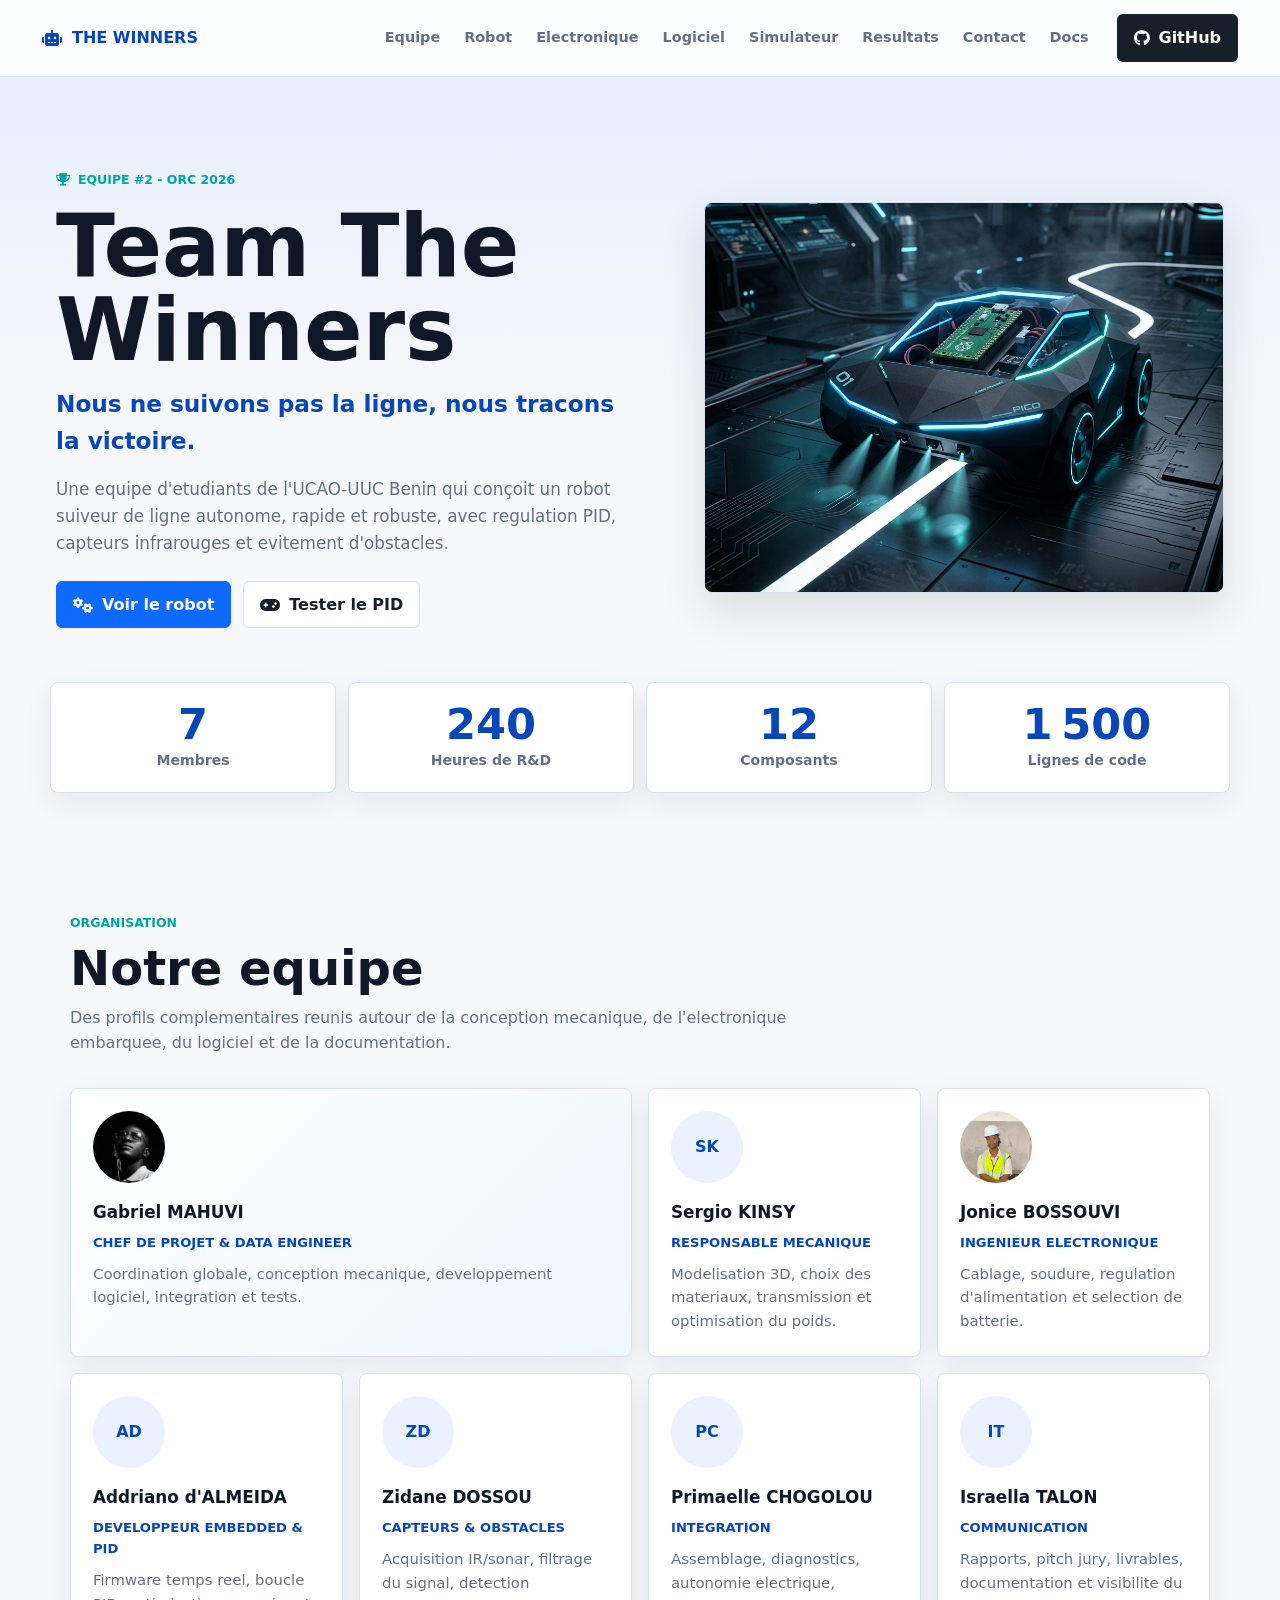
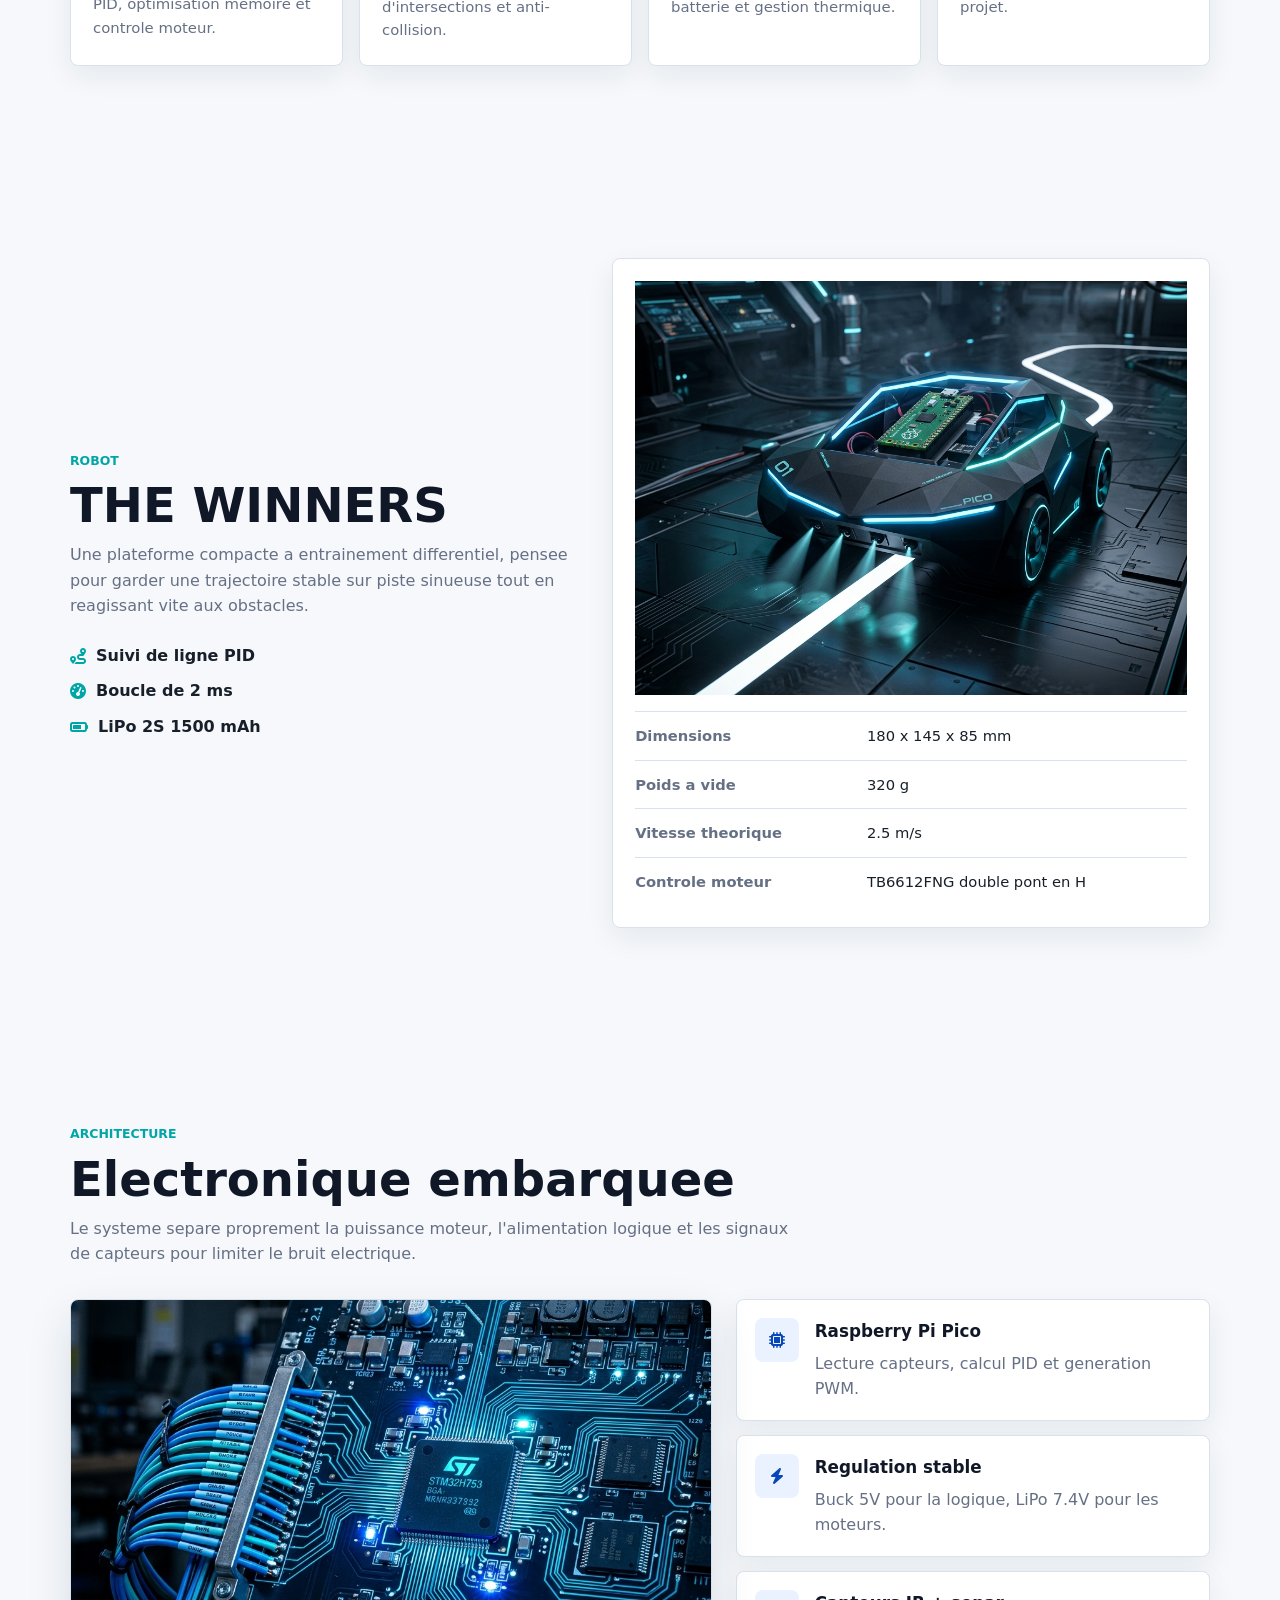
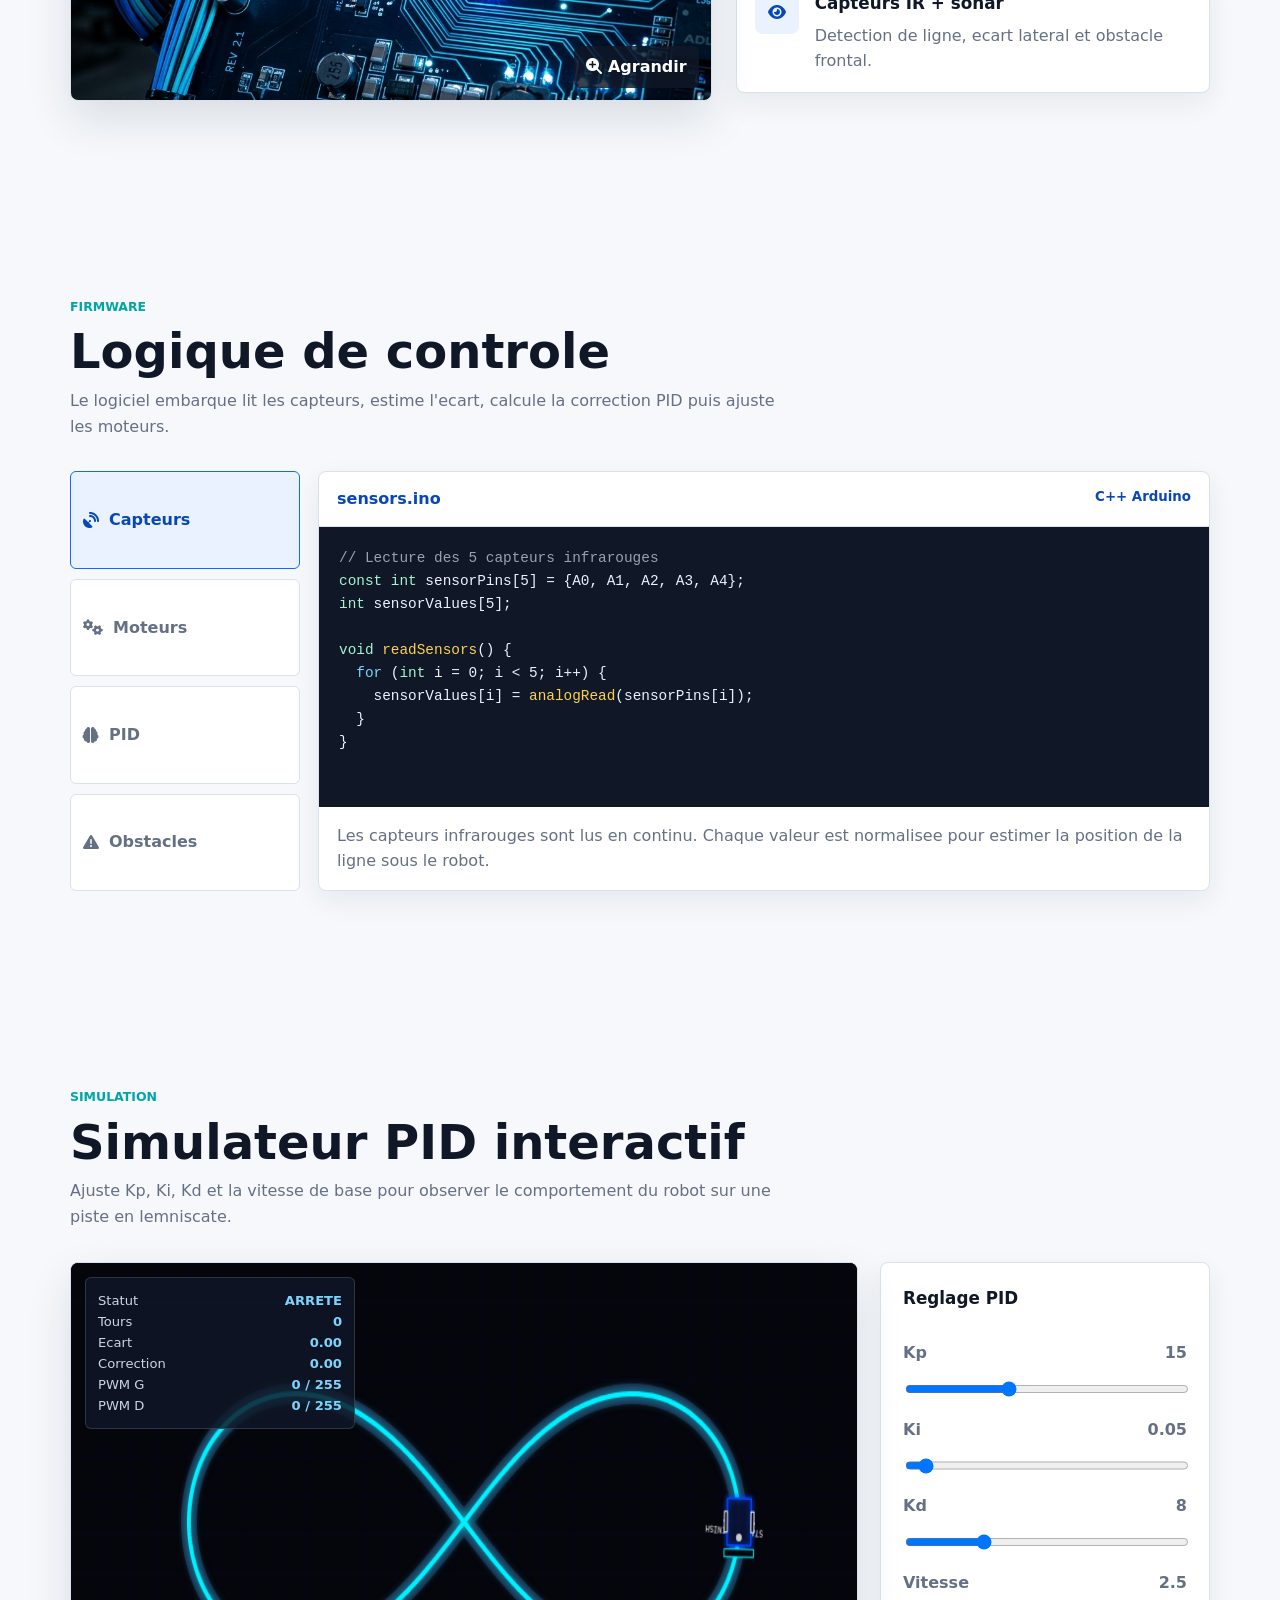
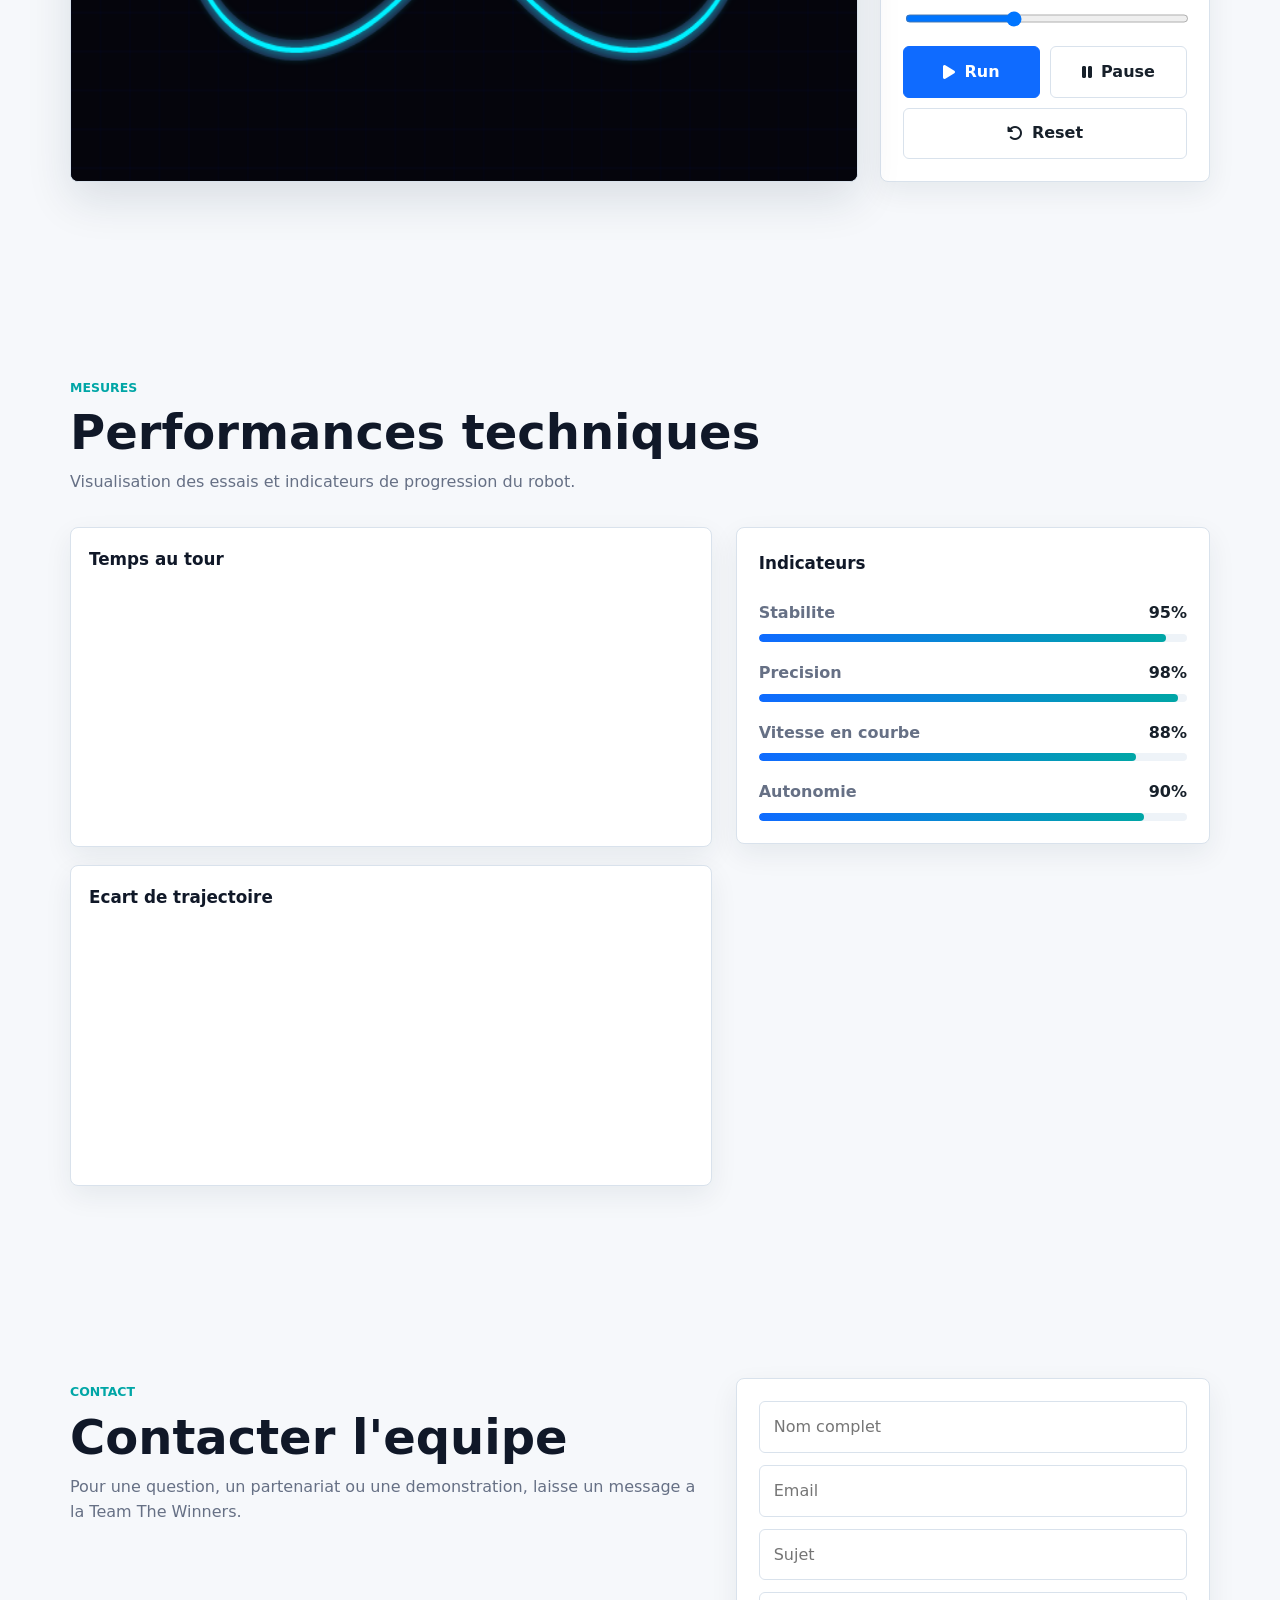
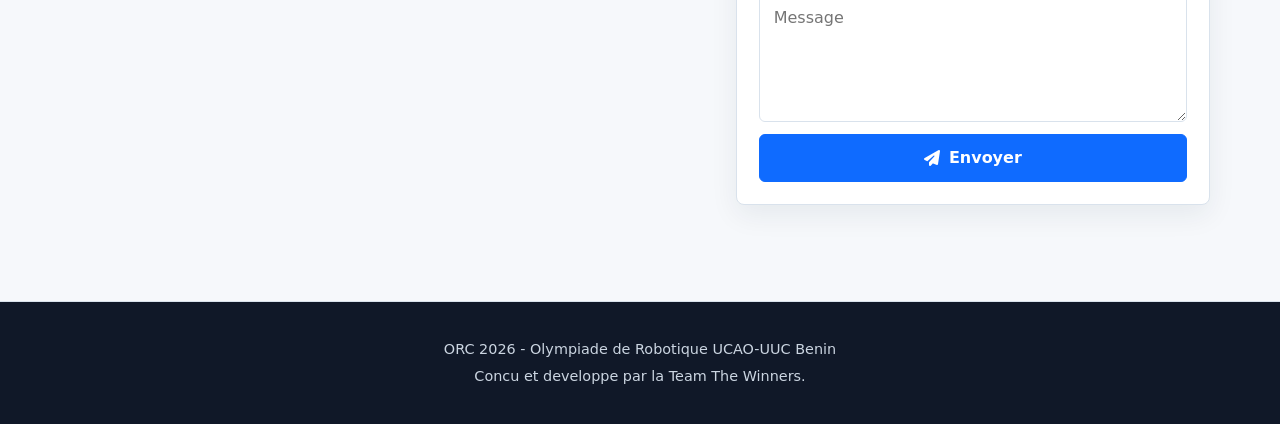
==== commit 8a15382b: "Ajout des photo de profils et mise à jour de la documentation" ====
--- a/index.html
+++ b/index.html
@@ -1,955 +1,538 @@
-<!doctype html>
-<html lang="fr">
-  <head>
-    <meta charset="UTF-8" />
-    <meta name="viewport" content="width=device-width, initial-scale=1.0" />
-    <title>Team The Winners — ORC 2026</title>
-    <link rel="preconnect" href="https://fonts.googleapis.com" />
-    <link
-      href="https://fonts.googleapis.com/css2?family=Inter:wght@400;500;600;700;800&display=swap"
-      rel="stylesheet"
-    />
-    <style>
-      :root {
-        --team-color: #f59e0b;
-        --team-color-light: #fef3c7;
-        --primary: #f59e0b;
-        --accent: #0057a8;
-        --dark: #0f172a;
-        --text: #334155;
-        --muted: #64748b;
-        --border: #e2e8f0;
-        --bg: #f8fafc;
-        --white: #ffffff;
-      }
-
-      * {
-        margin: 0;
-        padding: 0;
-        box-sizing: border-box;
-      }
-
-      body {
-        font-family: "Inter", sans-serif;
-        background: var(--bg);
-        color: var(--text);
-        line-height: 1.6;
-      }
-
-      .topbar {
-        background: var(--white);
-        border-bottom: 1px solid var(--border);
-        padding: 14px 24px;
-        display: flex;
-        align-items: center;
-        gap: 12px;
-        position: sticky;
-        top: 0;
-        z-index: 100;
-      }
-
-      .topbar a {
-        text-decoration: none;
-        color: var(--muted);
-        font-size: 0.85rem;
-        display: flex;
-        align-items: center;
-        gap: 6px;
-      }
-
-      .topbar a:hover {
-        color: var(--primary);
-      }
-
-      .topbar-sep {
-        color: var(--border);
-        font-size: 1.2rem;
-      }
-
-      .topbar-current {
-        font-weight: 600;
-        color: var(--dark);
-        font-size: 0.85rem;
-      }
-
-      .topbar-right {
-        margin-left: auto;
-      }
-
-      .hero {
-        background: linear-gradient(135deg, #d97706 0%, #b45309 100%);
-        padding: 60px 24px 50px;
-        text-align: center;
-        color: var(--white);
-        position: relative;
-        overflow: hidden;
-      }
-
-      .hero::before {
-        content: "";
-        position: absolute;
-        inset: 0;
-        background: url('data:image/svg+xml,<svg xmlns="http://www.w3.org/2000/svg" viewBox="0 0 100 100"><circle cx="80" cy="20" r="40" fill="white" fill-opacity="0.04"/><circle cx="10" cy="80" r="30" fill="white" fill-opacity="0.04"/></svg>');
-      }
-
-      .hero-avatar {
-        width: 90px;
-        height: 90px;
-        background: rgba(255, 255, 255, 0.15);
-        border-radius: 50%;
-        display: flex;
-        align-items: center;
-        justify-content: center;
-        margin: 0 auto 20px;
-        border: 3px solid rgba(255, 255, 255, 0.3);
-      }
-
-      .hero-avatar svg {
-        width: 44px;
-        height: 44px;
-        stroke: white;
-      }
-
-      .hero-badge {
-        display: inline-flex;
-        align-items: center;
-        gap: 6px;
-        background: rgba(255, 255, 255, 0.2);
-        border: 1px solid rgba(255, 255, 255, 0.3);
-        padding: 4px 12px;
-        border-radius: 20px;
-        font-size: 0.75rem;
-        font-weight: 600;
-        text-transform: uppercase;
-        letter-spacing: 0.05em;
-        margin-bottom: 12px;
-      }
-
-      .hero h1 {
-        font-size: 2.2rem;
-        font-weight: 800;
-        margin-bottom: 10px;
-      }
-
-      .hero-motto {
-        font-size: 1rem;
-        opacity: 0.85;
-        font-style: italic;
-        max-width: 500px;
-        margin: 0 auto 24px;
-      }
-
-      .hero-actions {
-        display: flex;
-        gap: 12px;
-        justify-content: center;
-        flex-wrap: wrap;
-      }
-
-      .btn-hero {
-        display: inline-flex;
-        align-items: center;
-        gap: 8px;
-        padding: 10px 20px;
-        border-radius: 8px;
-        font-size: 0.9rem;
-        font-weight: 600;
-        text-decoration: none;
-        transition: all 0.2s;
-      }
-
-      .btn-hero-primary {
-        background: var(--white);
-        color: #d97706;
-      }
-
-      .btn-hero-primary:hover {
-        background: #f0f0f0;
-      }
-
-      .btn-hero-outline {
-        background: transparent;
-        color: var(--white);
-        border: 1.5px solid rgba(255, 255, 255, 0.5);
-      }
-
-      .btn-hero-outline:hover {
-        background: rgba(255, 255, 255, 0.1);
-      }
-
-      .btn-hero svg {
-        width: 16px;
-        height: 16px;
-      }
-
-      .container {
-        max-width: 900px;
-        margin: 0 auto;
-        padding: 40px 24px;
-      }
-
-      .section {
-        margin-bottom: 40px;
-      }
-
-      .section-title {
-        font-size: 1.1rem;
-        font-weight: 700;
-        color: var(--dark);
-        margin-bottom: 16px;
-        padding-bottom: 10px;
-        border-bottom: 2px solid var(--team-color-light);
-        display: flex;
-        align-items: center;
-        gap: 10px;
-      }
-
-      .section-title svg {
-        width: 20px;
-        height: 20px;
-        color: var(--team-color);
-      }
-
-      .member-card {
-        background: var(--white);
-        border: 1px solid var(--border);
-        border-radius: 12px;
-        padding: 20px;
-        text-align: center;
-        transition: all 0.2s;
-        display: flex;
-        flex-direction: column;
-        align-items: center;
-      }
-
-      .member-card:hover {
-        border-color: var(--team-color);
-        transform: translateY(-2px);
-        box-shadow: 0 4px 12px rgba(0, 0, 0, 0.05);
-      }
-
-      .member-photo {
-        width: 80px;
-        height: 80px;
-        background: var(--team-color-light);
-        border-radius: 50%;
-        margin-bottom: 12px;
-        overflow: hidden;
-        display: flex;
-        align-items: center;
-        justify-content: center;
-        border: 2px solid var(--border);
-      }
-
-      .member-photo img {
-        width: 100%;
-        height: 100%;
-        object-fit: cover;
-      }
-
-      .member-photo svg {
-        width: 40px;
-        height: 40px;
-        color: var(--primary);
-        opacity: 0.5;
-      }
-
-      .member-role {
-        display: inline-block;
-        font-size: 0.7rem;
-        font-weight: 700;
-        text-transform: uppercase;
-        color: var(--primary);
-        background: var(--team-color-light);
-        padding: 2px 8px;
-        border-radius: 4px;
-        margin-bottom: 8px;
-      }
-
-      .member-name {
-        font-weight: 600;
-        color: var(--dark);
-        font-size: 0.95rem;
-      }
-
-      .members-grid {
-        display: grid;
-        grid-template-columns: repeat(auto-fill, minmax(200px, 1fr));
-        gap: 16px;
-      }
-
-      .robot-card {
-        background: var(--white);
-        border: 1px solid var(--border);
-        border-radius: 14px;
-        padding: 28px;
-      }
-
-      .robot-placeholder {
-        height: 200px;
-        background: var(--team-color-light);
-        border-radius: 10px;
-        display: flex;
-        flex-direction: column;
-        align-items: center;
-        justify-content: center;
-        gap: 12px;
-        color: #d97706;
-        margin-bottom: 20px;
-      }
-
-      .robot-placeholder svg {
-        width: 48px;
-        height: 48px;
-        opacity: 0.5;
-      }
-
-      .robot-placeholder p {
-        font-size: 0.85rem;
-        opacity: 0.7;
-      }
-
-      .robot-specs {
-        display: grid;
-        grid-template-columns: repeat(auto-fill, minmax(180px, 1fr));
-        gap: 12px;
-        margin-top: 16px;
-      }
-
-      .spec-item {
-        background: var(--bg);
-        border-radius: 8px;
-        padding: 12px 16px;
-      }
-
-      .spec-label {
-        font-size: 0.75rem;
-        color: var(--muted);
-        font-weight: 500;
-        margin-bottom: 4px;
-      }
-
-      .spec-value {
-        font-size: 0.9rem;
-        font-weight: 600;
-        color: var(--dark);
-      }
-
-      .log-item {
-        background: var(--white);
-        border: 1px solid var(--border);
-        border-radius: 10px;
-        padding: 16px 20px;
-        display: flex;
-        align-items: flex-start;
-        gap: 16px;
-        transition: all 0.2s;
-        text-decoration: none;
-        color: inherit;
-      }
-
-      .log-item:hover {
-        border-color: var(--team-color);
-        box-shadow: 0 4px 12px rgba(0, 0, 0, 0.05);
-        transform: translateX(4px);
-      }
-
-      .log-date {
-        background: var(--team-color-light);
-        color: var(--primary);
-        padding: 4px 10px;
-        border-radius: 6px;
-        font-size: 0.75rem;
-        font-weight: 700;
-        white-space: nowrap;
-      }
-
-      .log-content {
-        flex: 1;
-      }
-
-      .log-title {
-        font-weight: 600;
-        color: var(--dark);
-        font-size: 0.95rem;
-        margin-bottom: 2px;
-      }
-
-      .log-desc {
-        font-size: 0.85rem;
-        color: var(--muted);
-      }
-
-      .resources-list {
-        display: flex;
-        flex-direction: column;
-        gap: 10px;
-      }
-
-      .resource-item {
-        background: var(--white);
-        border: 1px solid var(--border);
-        border-radius: 10px;
-        padding: 14px 18px;
-        display: flex;
-        align-items: center;
-        gap: 14px;
-        text-decoration: none;
-        color: var(--text);
-        transition: all 0.2s;
-      }
-
-      .resource-item:hover {
-        border-color: var(--team-color);
-        box-shadow: 0 4px 12px rgba(0, 0, 0, 0.06);
-      }
-
-      .resource-icon {
-        width: 40px;
-        height: 40px;
-        background: var(--team-color-light);
-        border-radius: 8px;
-        display: flex;
-        align-items: center;
-        justify-content: center;
-        flex-shrink: 0;
-      }
-
-      .resource-icon svg {
-        width: 20px;
-        height: 20px;
-        color: #d97706;
-      }
-
-      .resource-title {
-        font-weight: 600;
-        font-size: 0.9rem;
-        color: var(--dark);
-      }
-
-      .resource-desc {
-        font-size: 0.78rem;
-        color: var(--muted);
-        margin-top: 2px;
-      }
-
-      .resource-arrow {
-        margin-left: auto;
-        color: var(--muted);
-      }
-
-      .resource-arrow svg {
-        width: 16px;
-        height: 16px;
-      }
-
-      .page-footer {
-        background: var(--dark);
-        color: rgba(255, 255, 255, 0.6);
-        text-align: center;
-        padding: 24px;
-        font-size: 0.82rem;
-        margin-top: 60px;
-      }
-
-      .page-footer a {
-        color: #f59e0b;
-        text-decoration: none;
-      }
-    </style>
-  </head>
-
-  <body>
-    <nav class="topbar">
-      <a href="../../index.html"
-        ><svg
-          width="16"
-          height="16"
-          fill="none"
-          stroke="currentColor"
-          stroke-width="2"
-          viewBox="0 0 24 24"
-        >
-          <path d="M19 12H5M12 5l-7 7 7 7" /></svg
-        >Retour à l'accueil</a
-      >
-      <span class="topbar-sep">/</span>
-      <span class="topbar-current">Team The Winners</span>
-      <div class="topbar-right">
-        <a
-          href="https://github.com/Olympiades-de-Robotique-UCAO-Benin/Team-The-Winners"
-          target="_blank"
-          ><svg width="16" height="16" viewBox="0 0 24 24" fill="currentColor">
-            <path
-              d="M12 0C5.37 0 0 5.37 0 12c0 5.3 3.44 9.8 8.2 11.39.6.11.82-.26.82-.58v-2.03c-3.34.73-4.04-1.61-4.04-1.61-.54-1.38-1.33-1.75-1.33-1.75-1.09-.74.08-.73.08-.73 1.2.08 1.84 1.24 1.84 1.24 1.07 1.83 2.8 1.3 3.49.99.11-.78.42-1.3.76-1.6-2.67-.3-5.47-1.33-5.47-5.93 0-1.31.47-2.38 1.24-3.22-.13-.3-.54-1.52.12-3.17 0 0 1.01-.32 3.3 1.23a11.5 11.5 0 0 1 3-.4c1.02 0 2.04.13 3 .4 2.28-1.55 3.29-1.23 3.29-1.23.66 1.65.25 2.87.12 3.17.77.84 1.24 1.91 1.24 3.22 0 4.61-2.81 5.63-5.48 5.92.43.37.81 1.1.81 2.22v3.29c0 .32.22.7.83.58A12 12 0 0 0 24 12c0-6.63-5.37-12-12-12z"
-            /></svg
-          >GitHub</a
-        >
-      </div>
-    </nav>
-    <section class="hero">
-      <div class="hero-avatar">
-        <svg
-          viewBox="0 0 24 24"
-          fill="none"
-          stroke-width="2"
-          stroke-linecap="round"
-          stroke-linejoin="round"
-        >
-          <path d="M6 9H4.5a2.5 2.5 0 0 1 0-5H6" />
-          <path d="M18 9h1.5a2.5 2.5 0 0 0 0-5H18" />
-          <path d="M4 22h16" />
-          <path
-            d="M10 14.66V17c0 .55-.47.98-.97 1.21C7.85 18.75 7 20.24 7 22"
-          />
-          <path
-            d="M14 14.66V17c0 .55.47.98.97 1.21C16.15 18.75 17 20.24 17 22"
-          />
-          <path d="M18 2H6v7a6 6 0 0 0 12 0V2Z" />
-        </svg>
-      </div>
-      <div class="hero-badge">Équipe #2 — ORC 2026</div>
-      <h1>Team The Winners</h1>
-      <p class="hero-motto">
-        « Nous ne suivons pas la ligne, nous traçons la victoire. »
-      </p>
-      <div class="hero-actions">
-        <a
-          class="btn-hero btn-hero-primary"
-          href="https://github.com/Olympiades-de-Robotique-UCAO-Benin/Team-The-Winners"
-          target="_blank"
-        >
-          <svg viewBox="0 0 24 24" fill="currentColor">
-            <path
-              d="M12 0C5.37 0 0 5.37 0 12c0 5.3 3.44 9.8 8.2 11.39.6.11.82-.26.82-.58v-2.03c-3.34.73-4.04-1.61-4.04-1.61-.54-1.38-1.33-1.75-1.33-1.75-1.09-.74.08-.73.08-.73 1.2.08 1.84 1.24 1.84 1.24 1.07 1.83 2.8 1.3 3.49.99.11-.78.42-1.3.76-1.6-2.67-.3-5.47-1.33-5.47-5.93 0-1.31.47-2.38 1.24-3.22-.13-.3-.54-1.52.12-3.17 0 0 1.01-.32 3.3 1.23a11.5 11.5 0 0 1 3-.4c1.02 0 2.04.13 3 .4 2.28-1.55 3.29-1.23 3.29-1.23.66 1.65.25 2.87.12 3.17.77.84 1.24 1.91 1.24 3.22 0 4.61-2.81 5.63-5.48 5.92.43.37.81 1.1.81 2.22v3.29c0 .32.22.7.83.58A12 12 0 0 0 24 12c0-6.63-5.37-12-12-12z"
-            />
-          </svg>
-          Voir le dépôt GitHub
-        </a>
-        <a class="btn-hero btn-hero-outline" href="../../index.html">
-          <svg
-            fill="none"
-            viewBox="0 0 24 24"
-            stroke="currentColor"
-            stroke-width="2"
-          >
-            <path
-              stroke-linecap="round"
-              stroke-linejoin="round"
-              d="M3 12l2-2m0 0l7-7 7 7M5 10v10a1 1 0 001 1h3m10-11l2 2m-2-2v10a1 1 0 01-1 1h-3m-6 0a1 1 0 001-1v-4a1 1 0 011-1h2a1 1 0 011 1v4a1 1 0 001 1m-6 0h6"
-            />
-          </svg>
-          Toutes les équipes
-        </a>
-      </div>
-    </section>
-    <main class="container">
-      <section class="section">
-        <h2 class="section-title">
-          <svg
-            fill="none"
-            viewBox="0 0 24 24"
-            stroke="currentColor"
-            stroke-width="2"
-          >
-            <path
-              stroke-linecap="round"
-              stroke-linejoin="round"
-              d="M17 20h5v-2a3 3 0 00-5.356-1.857M17 20H7m10 0v-2c0-.656-.126-1.283-.356-1.857M7 20H2v-2a3 3 0 015.356-1.857M7 20v-2c0-.656.126-1.283.356-1.857m0 0a5.002 5.002 0 019.288 0M15 7a3 3 0 11-6 0 3 3 0 016 0z"
-            />
-          </svg>
-          Membres de l'équipe
-        </h2>
-        <div class="members-grid">
-          <div class="member-card">
-            <div class="member-photo">
-              <img
-                src="img/gabriel.jpg"
-                alt="Gabriel MAHUVI"
-                onerror="
-                  this.style.display = 'none';
-                  this.nextElementSibling.style.display = 'block';
-                "
-              />
-              <svg
-                viewBox="0 0 24 24"
-                fill="none"
-                stroke="currentColor"
-                stroke-width="2"
-                style="display: none"
-              >
-                <path d="M20 21v-2a4 4 0 0 0-4-4H8a4 4 0 0 0-4 4v2" />
-                <circle cx="12" cy="7" r="4" />
-              </svg>
-            </div>
-            <span class="member-role">Chef de groupe</span>
-            <div class="member-name">Gabriel MAHUVI</div>
-          </div>
-          <div class="member-card">
-            <div class="member-photo">
-              <img
-                src="img/sergio.jpg"
-                alt="KINSY Sergio"
-                onerror="
-                  this.style.display = 'none';
-                  this.nextElementSibling.style.display = 'block';
-                "
-              />
-              <svg
-                viewBox="0 0 24 24"
-                fill="none"
-                stroke="currentColor"
-                stroke-width="2"
-                style="display: none"
-              >
-                <path d="M20 21v-2a4 4 0 0 0-4-4H8a4 4 0 0 0-4 4v2" />
-                <circle cx="12" cy="7" r="4" />
-              </svg>
-            </div>
-            <span class="member-role">Membre</span>
-            <div class="member-name">KINSY Sergio</div>
-          </div>
-          <div class="member-card">
-            <div class="member-photo">
-              <img
-                src="img/jonice.jpg"
-                alt="BOSSOUVI Jonice"
-                onerror="
-                  this.style.display = 'none';
-                  this.nextElementSibling.style.display = 'block';
-                "
-              />
-              <svg
-                viewBox="0 0 24 24"
-                fill="none"
-                stroke="currentColor"
-                stroke-width="2"
-                style="display: none"
-              >
-                <path d="M20 21v-2a4 4 0 0 0-4-4H8a4 4 0 0 0-4 4v2" />
-                <circle cx="12" cy="7" r="4" />
-              </svg>
-            </div>
-            <span class="member-role">Membre</span>
-            <div class="member-name">BOSSOUVI Jonice</div>
-          </div>
-          <div class="member-card">
-            <div class="member-photo">
-              <img
-                src="img/israella.jpg"
-                alt="TALON Israella"
-                onerror="
-                  this.style.display = 'none';
-                  this.nextElementSibling.style.display = 'block';
-                "
-              />
-              <svg
-                viewBox="0 0 24 24"
-                fill="none"
-                stroke="currentColor"
-                stroke-width="2"
-                style="display: none"
-              >
-                <path d="M20 21v-2a4 4 0 0 0-4-4H8a4 4 0 0 0-4 4v2" />
-                <circle cx="12" cy="7" r="4" />
-              </svg>
-            </div>
-            <span class="member-role">Membre</span>
-            <div class="member-name">TALON Israella</div>
-          </div>
-          <div class="member-card">
-            <div class="member-photo">
-              <img
-                src="img/addriano.jpg"
-                alt="d'ALMEIDA Addriano"
-                onerror="
-                  this.style.display = 'none';
-                  this.nextElementSibling.style.display = 'block';
-                "
-              />
-              <svg
-                viewBox="0 0 24 24"
-                fill="none"
-                stroke="currentColor"
-                stroke-width="2"
-                style="display: none"
-              >
-                <path d="M20 21v-2a4 4 0 0 0-4-4H8a4 4 0 0 0-4 4v2" />
-                <circle cx="12" cy="7" r="4" />
-              </svg>
-            </div>
-            <span class="member-role">Membre</span>
-            <div class="member-name">d'ALMEIDA Addriano</div>
-          </div>
-          <div class="member-card">
-            <div class="member-photo">
-              <img
-                src="img/primaelle.jpg"
-                alt="CHOGOLOU Primaelle"
-                onerror="
-                  this.style.display = 'none';
-                  this.nextElementSibling.style.display = 'block';
-                "
-              />
-              <svg
-                viewBox="0 0 24 24"
-                fill="none"
-                stroke="currentColor"
-                stroke-width="2"
-                style="display: none"
-              >
-                <path d="M20 21v-2a4 4 0 0 0-4-4H8a4 4 0 0 0-4 4v2" />
-                <circle cx="12" cy="7" r="4" />
-              </svg>
-            </div>
-            <span class="member-role">Membre</span>
-            <div class="member-name">CHOGOLOU Primaelle</div>
-          </div>
-          <div class="member-card">
-            <div class="member-photo">
-              <img
-                src="img/zidane.jpg"
-                alt="DOSSOU Zidane"
-                onerror="
-                  this.style.display = 'none';
-                  this.nextElementSibling.style.display = 'block';
-                "
-              />
-              <svg
-                viewBox="0 0 24 24"
-                fill="none"
-                stroke="currentColor"
-                stroke-width="2"
-                style="display: none"
-              >
-                <path d="M20 21v-2a4 4 0 0 0-4-4H8a4 4 0 0 0-4 4v2" />
-                <circle cx="12" cy="7" r="4" />
-              </svg>
-            </div>
-            <span class="member-role">Membre</span>
-            <div class="member-name">DOSSOU Zidane</div>
-          </div>
-        </div>
-      </section>
-      <section class="section">
-        <h2 class="section-title">
-          <svg
-            fill="none"
-            viewBox="0 0 24 24"
-            stroke="currentColor"
-            stroke-width="2"
-          >
-            <path
-              stroke-linecap="round"
-              stroke-linejoin="round"
-              d="M6 9H4.5a2.5 2.5 0 0 1 0-5H6"
-            />
-            <path d="M18 9h1.5a2.5 2.5 0 0 0 0-5H18" />
-            <path d="M18 2H6v7a6 6 0 0 0 12 0V2Z" />
-          </svg>
-          Notre Robot
-        </h2>
-        <div class="robot-card">
-          <div class="robot-placeholder">
-            <svg
-              fill="none"
-              viewBox="0 0 24 24"
-              stroke="currentColor"
-              stroke-width="1.5"
-            >
-              <path
-                stroke-linecap="round"
-                stroke-linejoin="round"
-                d="M2.25 15.75l5.159-5.159a2.25 2.25 0 013.182 0l5.159 5.159m-1.5-1.5l1.409-1.409a2.25 2.25 0 013.182 0l2.909 2.909m-18 3.75h16.5a1.5 1.5 0 001.5-1.5V6a1.5 1.5 0 00-1.5-1.5H3.75A1.5 1.5 0 002.25 6v12a1.5 1.5 0 001.5 1.5zm10.5-11.25h.008v.008h-.008V8.25zm.375 0a.375.375 0 11-.75 0 .375.375 0 01.75 0z"
-              />
-            </svg>
-            <p>Photo du robot à venir</p>
-          </div>
-          <div class="robot-specs">
-            <div class="spec-item">
-              <div class="spec-label">Nom du robot</div>
-              <div class="spec-value">—</div>
-            </div>
-            <div class="spec-item">
-              <div class="spec-label">Type de châssis</div>
-              <div class="spec-value">—</div>
-            </div>
-            <div class="spec-item">
-              <div class="spec-label">Capteurs</div>
-              <div class="spec-value">—</div>
-            </div>
-            <div class="spec-item">
-              <div class="spec-label">Carte de contrôle</div>
-              <div class="spec-value">—</div>
-            </div>
-            <div class="spec-item">
-              <div class="spec-label">Langage utilisé</div>
-              <div class="spec-value">—</div>
-            </div>
-            <div class="spec-item">
-              <div class="spec-label">Stratégie</div>
-              <div class="spec-value">—</div>
-            </div>
-          </div>
-        </div>
-      </section>
-      <section class="section">
-        <h2 class="section-title">
-          <svg
-            fill="none"
-            viewBox="0 0 24 24"
-            stroke="currentColor"
-            stroke-width="2"
-          >
-            <path
-              stroke-linecap="round"
-              stroke-linejoin="round"
-              d="M9 5H7a2 2 0 00-2 2v12a2 2 0 002 2h10a2 2 0 002-2V7a2 2 0 00-2-2h-2M9 5a2 2 0 002 2h2a2 2 0 002-2M9 5a2 2 0 012-2h2a2 2 0 012 2"
-            />
-          </svg>
-          Journal de bord
-        </h2>
-        <div class="log-list">
-          <a
-            href="Rapport Hebdomadaire/Rapport Fin Semaine 1 The Winners.docx"
-            class="log-item"
-          >
-            <span class="log-date">Semaine 1</span>
-            <div class="log-content">
-              <div class="log-title">Rapport de fin de semaine 1</div>
-              <div class="log-desc">
-                Premier rapport d'avancement du projet Team The Winners.
-              </div>
-            </div>
-          </a>
-        </div>
-      </section>
-      <section class="section">
-        <h2 class="section-title">
-          <svg
-            fill="none"
-            viewBox="0 0 24 24"
-            stroke="currentColor"
-            stroke-width="2"
-          >
-            <path
-              stroke-linecap="round"
-              stroke-linejoin="round"
-              d="M13.828 10.172a4 4 0 00-5.656 0l-4 4a4 4 0 105.656 5.656l1.102-1.101m-.758-4.899a4 4 0 005.656 0l4-4a4 4 0 00-5.656-5.656l-1.1 1.1"
-            />
-          </svg>
-          Ressources utiles
-        </h2>
-        <div class="resources-list">
-          <a
-            class="resource-item"
-            href="https://github.com/Olympiades-de-Robotique-UCAO-Benin/Team-The-Winners"
-            target="_blank"
-          >
-            <div class="resource-icon">
-              <svg viewBox="0 0 24 24" fill="currentColor">
-                <path
-                  d="M12 0C5.37 0 0 5.37 0 12c0 5.3 3.44 9.8 8.2 11.39.6.11.82-.26.82-.58v-2.03c-3.34.73-4.04-1.61-4.04-1.61-.54-1.38-1.33-1.75-1.33-1.75-1.09-.74.08-.73.08-.73 1.2.08 1.84 1.24 1.84 1.24 1.07 1.83 2.8 1.3 3.49.99.11-.78.42-1.3.76-1.6-2.67-.3-5.47-1.33-5.47-5.93 0-1.31.47-2.38 1.24-3.22-.13-.3-.54-1.52.12-3.17 0 0 1.01-.32 3.3 1.23a11.5 11.5 0 0 1 3-.4c1.02 0 2.04.13 3 .4 2.28-1.55 3.29-1.23 3.29-1.23.66 1.65.25 2.87.12 3.17.77.84 1.24 1.91 1.24 3.22 0 4.61-2.81 5.63-5.48 5.92.43.37.81 1.1.81 2.22v3.29c0 .32.22.7.83.58A12 12 0 0 0 24 12c0-6.63-5.37-12-12-12z"
-                />
-              </svg>
-            </div>
-            <div>
-              <div class="resource-title">Dépôt GitHub de l'équipe</div>
-              <div class="resource-desc">
-                Code source, documentation technique et fichiers du projet
-              </div>
-            </div>
-            <div class="resource-arrow">
-              <svg
-                fill="none"
-                viewBox="0 0 24 24"
-                stroke="currentColor"
-                stroke-width="2"
-              >
-                <path d="M5 12h14M12 5l7 7-7 7" />
-              </svg>
-            </div>
-          </a>
-          <a
-            class="resource-item"
-            href="https://github.com/Olympiades-de-Robotique-UCAO-Benin/guide-technique-officiel"
-            target="_blank"
-          >
-            <div class="resource-icon">
-              <svg
-                fill="none"
-                viewBox="0 0 24 24"
-                stroke="currentColor"
-                stroke-width="2"
-              >
-                <path
-                  stroke-linecap="round"
-                  stroke-linejoin="round"
-                  d="M12 6.253v13m0-13C10.832 5.477 9.246 5 7.5 5S4.168 5.477 3 6.253v13C4.168 18.477 5.754 18 7.5 18s3.332.477 4.5 1.253m0-13C13.168 5.477 14.754 5 16.5 5c1.747 0 3.332.477 4.5 1.253v13C19.832 18.477 18.247 18 16.5 18c-1.746 0-3.332.477-4.5 1.253"
-                />
-              </svg>
-            </div>
-            <div>
-              <div class="resource-title">Guide Technique Officiel</div>
-              <div class="resource-desc">
-                Règles, spécifications et guide de la compétition ORC 2026
-              </div>
-            </div>
-            <div class="resource-arrow">
-              <svg
-                fill="none"
-                viewBox="0 0 24 24"
-                stroke="currentColor"
-                stroke-width="2"
-              >
-                <path d="M5 12h14M12 5l7 7-7 7" />
-              </svg>
-            </div>
-          </a>
-          <a
-            class="resource-item"
-            href="https://github.com/Olympiades-de-Robotique-UCAO-Benin/ressources-formations"
-            target="_blank"
-          >
-            <div class="resource-icon">
-              <svg
-                fill="none"
-                viewBox="0 0 24 24"
-                stroke="currentColor"
-                stroke-width="2"
-              >
-                <path
-                  stroke-linecap="round"
-                  stroke-linejoin="round"
-                  d="M9.663 17h4.673M12 3v1m6.364 1.636l-.707.707M21 12h-1M4 12H3m3.343-5.657l-.707-.707m2.828 9.9a5 5 0 117.072 0l-.548.547A3.374 3.374 0 0014 18.469V19a2 2 0 11-4 0v-.531c0-.895-.356-1.754-.988-2.386l-.548-.547z"
-                />
-              </svg>
-            </div>
-            <div>
-              <div class="resource-title">Ressources de formation</div>
-              <div class="resource-desc">
-                Tutoriels Arduino, capteurs, algorithmes de suivi de ligne
-              </div>
-            </div>
-            <div class="resource-arrow">
-              <svg
-                fill="none"
-                viewBox="0 0 24 24"
-                stroke="currentColor"
-                stroke-width="2"
-              >
-                <path d="M5 12h14M12 5l7 7-7 7" />
-              </svg>
-            </div>
-          </a>
-        </div>
-      </section>
-    </main>
-    <footer class="page-footer">
-      <p>
-        ORC 2026 — Olympiade de Robotique UCAO-UUC Bénin &nbsp;·&nbsp;
-        <a href="mailto:ucaotech@ucaobenin.org">ucaotech@ucaobenin.org</a>
-      </p>
-    </footer>
-  </body>
-</html>
+<!doctype html>
+<html lang="fr">
+  <head>
+    <meta charset="UTF-8" />
+    <meta name="viewport" content="width=device-width, initial-scale=1.0" />
+    <title>Team The Winners - ORC 2026</title>
+    <meta
+      name="description"
+      content="Site officiel de la Team The Winners pour l'Olympiade de Robotique UCAO-UUC 2026."
+    />
+    <link rel="stylesheet" href="assets/css/style.css" />
+    <link
+      rel="stylesheet"
+      href="https://cdnjs.cloudflare.com/ajax/libs/font-awesome/6.4.0/css/all.min.css"
+    />
+  </head>
+  <body>
+    <nav class="topbar">
+      <a href="#hero" class="topbar-logo">
+        <i class="fa-solid fa-robot"></i>
+        <span>The Winners</span>
+      </a>
+
+      <button class="burger-menu" id="burger-menu" aria-label="Ouvrir le menu">
+        <i class="fa-solid fa-bars"></i>
+      </button>
+
+      <div class="topbar-nav" id="topbar-nav">
+        <a href="#team" class="active">Equipe</a>
+        <a href="#robot">Robot</a>
+        <a href="#electronics">Electronique</a>
+        <a href="#software">Logiciel</a>
+        <a href="#simulator">Simulateur</a>
+        <a href="#results">Resultats</a>
+        <a href="#contact">Contact</a>
+        <a href="docs/algorithme.html">Docs</a>
+      </div>
+
+      <a
+        class="btn-github"
+        href="https://github.com/Olympiades-de-Robotique-UCAO-Benin/Team-The-Winners"
+        target="_blank"
+        rel="noreferrer"
+      >
+        <i class="fa-brands fa-github"></i>
+        GitHub
+      </a>
+    </nav>
+
+    <main>
+      <section class="hero" id="hero">
+        <div class="hero-content">
+          <div class="hero-copy">
+            <span class="eyebrow"
+              ><i class="fa-solid fa-trophy"></i> Equipe #2 - ORC 2026</span
+            >
+            <h1>Team The Winners</h1>
+            <p class="hero-motto">
+              Nous ne suivons pas la ligne, nous tracons la victoire.
+            </p>
+            <p class="hero-intro">
+              Une equipe d'etudiants de l'UCAO-UUC Benin qui conçoit un robot
+              suiveur de ligne autonome, rapide et robuste, avec regulation PID,
+              capteurs infrarouges et evitement d'obstacles.
+            </p>
+            <div class="hero-actions">
+              <a class="btn btn-primary" href="#robot"
+                ><i class="fa-solid fa-gears"></i> Voir le robot</a
+              >
+              <a class="btn btn-outline" href="#simulator"
+                ><i class="fa-solid fa-gamepad"></i> Tester le PID</a
+              >
+            </div>
+          </div>
+
+          <div class="hero-media">
+            <img
+              src="img/robot_render.png"
+              alt="Rendu 3D du robot The Winners"
+            />
+          </div>
+        </div>
+      </section>
+
+      <section
+        class="stats-ribbon"
+        id="stats-ribbon"
+        aria-label="Chiffres du projet"
+      >
+        <div class="stats-grid">
+          <div class="stat-card">
+            <strong class="stat-num" data-target="7">0</strong>
+            <span>Membres</span>
+          </div>
+          <div class="stat-card">
+            <strong class="stat-num" data-target="240">0</strong>
+            <span>Heures de R&D</span>
+          </div>
+          <div class="stat-card">
+            <strong class="stat-num" data-target="12">0</strong>
+            <span>Composants</span>
+          </div>
+          <div class="stat-card">
+            <strong class="stat-num" data-target="1500">0</strong>
+            <span>Lignes de code</span>
+          </div>
+        </div>
+      </section>
+
+      <section class="container" id="team">
+        <div class="section-head">
+          <span class="eyebrow">Organisation</span>
+          <h2>Notre equipe</h2>
+          <p>
+            Des profils complementaires reunis autour de la conception
+            mecanique, de l'electronique embarquee, du logiciel et de la
+            documentation.
+          </p>
+        </div>
+
+        <div class="team-grid">
+          <article class="team-card featured">
+            <div class="avatar photo">
+              <img src="img/gabriel.jpg" alt="Gabriel MAHUVI" />
+            </div>
+            <h3>Gabriel MAHUVI</h3>
+            <p class="role">Chef de projet & Data Engineer</p>
+            <p>
+              Coordination globale, conception mecanique, developpement
+              logiciel, integration et tests.
+            </p>
+          </article>
+
+          <article class="team-card">
+            <div class="avatar">SK</div>
+            <h3>Sergio KINSY</h3>
+            <p class="role">Responsable mecanique</p>
+            <p>
+              Modelisation 3D, choix des materiaux, transmission et optimisation
+              du poids.
+            </p>
+          </article>
+
+          <article class="team-card">
+            <div class="avatar photo">
+              <img src="img/jonice.jpg" alt="Jonice BOSSOUVI" />
+            </div>
+            <h3>Jonice BOSSOUVI</h3>
+            <p class="role">Ingenieur electronique</p>
+            <p>
+              Cablage, soudure, regulation d'alimentation et selection de
+              batterie.
+            </p>
+          </article>
+
+          <article class="team-card">
+            <div class="avatar">AD</div>
+            <h3>Addriano d'ALMEIDA</h3>
+            <p class="role">Developpeur embedded & PID</p>
+            <p>
+              Firmware temps reel, boucle PID, optimisation memoire et controle
+              moteur.
+            </p>
+          </article>
+
+          <article class="team-card">
+            <div class="avatar">ZD</div>
+            <h3>Zidane DOSSOU</h3>
+            <p class="role">Capteurs & obstacles</p>
+            <p>
+              Acquisition IR/sonar, filtrage du signal, detection
+              d'intersections et anti-collision.
+            </p>
+          </article>
+
+          <article class="team-card">
+            <div class="avatar">PC</div>
+            <h3>Primaelle CHOGOLOU</h3>
+            <p class="role">Integration</p>
+            <p>
+              Assemblage, diagnostics, autonomie electrique, batterie et gestion
+              thermique.
+            </p>
+          </article>
+
+          <article class="team-card">
+            <div class="avatar">IT</div>
+            <h3>Israella TALON</h3>
+            <p class="role">Communication</p>
+            <p>
+              Rapports, pitch jury, livrables, documentation et visibilite du
+              projet.
+            </p>
+          </article>
+        </div>
+      </section>
+
+      <section class="container split" id="robot">
+        <div class="section-copy">
+          <span class="eyebrow">Robot</span>
+          <h2>THE WINNERS</h2>
+          <p>
+            Une plateforme compacte a entrainement differentiel, pensee pour
+            garder une trajectoire stable sur piste sinueuse tout en reagissant
+            vite aux obstacles.
+          </p>
+          <div class="feature-list">
+            <span><i class="fa-solid fa-route"></i> Suivi de ligne PID</span>
+            <span><i class="fa-solid fa-gauge-high"></i> Boucle de 2 ms</span>
+            <span
+              ><i class="fa-solid fa-battery-three-quarters"></i> LiPo 2S 1500
+              mAh</span
+            >
+          </div>
+        </div>
+
+        <div class="panel">
+          <img
+            class="robot-image"
+            src="img/robot_render.png"
+            alt="Robot The Winners"
+          />
+          <table class="spec-table">
+            <tbody>
+              <tr>
+                <th>Dimensions</th>
+                <td>180 x 145 x 85 mm</td>
+              </tr>
+              <tr>
+                <th>Poids a vide</th>
+                <td>320 g</td>
+              </tr>
+              <tr>
+                <th>Vitesse theorique</th>
+                <td>2.5 m/s</td>
+              </tr>
+              <tr>
+                <th>Controle moteur</th>
+                <td>TB6612FNG double pont en H</td>
+              </tr>
+            </tbody>
+          </table>
+        </div>
+      </section>
+
+      <section class="container" id="electronics">
+        <div class="section-head">
+          <span class="eyebrow">Architecture</span>
+          <h2>Electronique embarquee</h2>
+          <p>
+            Le systeme separe proprement la puissance moteur, l'alimentation
+            logique et les signaux de capteurs pour limiter le bruit electrique.
+          </p>
+        </div>
+
+        <div class="electronics-layout">
+          <button
+            class="schematic-viewer"
+            id="btn-zoom-schematic"
+            type="button"
+          >
+            <img
+              src="img/electronic_circuit.png"
+              alt="Schema electronique du robot"
+            />
+            <span
+              ><i class="fa-solid fa-magnifying-glass-plus"></i> Agrandir</span
+            >
+          </button>
+
+          <div class="cards-column">
+            <article class="mini-card">
+              <i class="fa-solid fa-microchip"></i>
+              <div>
+                <h3>Raspberry Pi Pico</h3>
+                <p>Lecture capteurs, calcul PID et generation PWM.</p>
+              </div>
+            </article>
+            <article class="mini-card">
+              <i class="fa-solid fa-bolt"></i>
+              <div>
+                <h3>Regulation stable</h3>
+                <p>Buck 5V pour la logique, LiPo 7.4V pour les moteurs.</p>
+              </div>
+            </article>
+            <article class="mini-card">
+              <i class="fa-solid fa-eye"></i>
+              <div>
+                <h3>Capteurs IR + sonar</h3>
+                <p>Detection de ligne, ecart lateral et obstacle frontal.</p>
+              </div>
+            </article>
+          </div>
+        </div>
+      </section>
+
+      <section class="container" id="software">
+        <div class="section-head">
+          <span class="eyebrow">Firmware</span>
+          <h2>Logique de controle</h2>
+          <p>
+            Le logiciel embarque lit les capteurs, estime l'ecart, calcule la
+            correction PID puis ajuste les moteurs.
+          </p>
+        </div>
+
+        <div class="code-section-layout">
+          <div class="code-tabs">
+            <button class="tab-btn active" data-tab="sensors">
+              <i class="fa-solid fa-satellite-dish"></i> Capteurs
+            </button>
+            <button class="tab-btn" data-tab="motors">
+              <i class="fa-solid fa-gears"></i> Moteurs
+            </button>
+            <button class="tab-btn" data-tab="pid">
+              <i class="fa-solid fa-brain"></i> PID
+            </button>
+            <button class="tab-btn" data-tab="obstacles">
+              <i class="fa-solid fa-triangle-exclamation"></i> Obstacles
+            </button>
+          </div>
+
+          <div class="code-panel">
+            <div class="code-header">
+              <span id="code-file-name">sensors.ino</span>
+              <small>C++ Arduino</small>
+            </div>
+            <pre><code id="code-content"></code></pre>
+            <p id="code-explanation-text" class="code-explanation"></p>
+          </div>
+        </div>
+      </section>
+
+      <section class="container" id="simulator">
+        <div class="section-head">
+          <span class="eyebrow">Simulation</span>
+          <h2>Simulateur PID interactif</h2>
+          <p>
+            Ajuste Kp, Ki, Kd et la vitesse de base pour observer le
+            comportement du robot sur une piste en lemniscate.
+          </p>
+        </div>
+
+        <div class="simulator-layout">
+          <div class="sim-canvas-wrapper">
+            <canvas class="sim-canvas" id="pid-canvas"></canvas>
+            <div class="sim-telemetry">
+              <div class="telemetry-row">
+                <span>Statut</span><strong id="sim-status">ARRETE</strong>
+              </div>
+              <div class="telemetry-row">
+                <span>Tours</span><strong id="sim-laps">0</strong>
+              </div>
+              <div class="telemetry-row">
+                <span>Ecart</span><strong id="sim-error">0.00</strong>
+              </div>
+              <div class="telemetry-row">
+                <span>Correction</span><strong id="sim-corr">0.00</strong>
+              </div>
+              <div class="telemetry-row">
+                <span>PWM G</span><strong id="sim-pwm-left">0 / 255</strong>
+              </div>
+              <div class="telemetry-row">
+                <span>PWM D</span><strong id="sim-pwm-right">0 / 255</strong>
+              </div>
+            </div>
+          </div>
+
+          <div class="panel sim-controls-panel">
+            <h3>Reglage PID</h3>
+            <label class="slider-group"
+              >Kp <span id="val-kp">15.0</span
+              ><input
+                type="range"
+                id="sim-kp"
+                min="1"
+                max="40"
+                step="0.5"
+                value="15.0"
+            /></label>
+            <label class="slider-group"
+              >Ki <span id="val-ki">0.05</span
+              ><input
+                type="range"
+                id="sim-ki"
+                min="0"
+                max="1"
+                step="0.01"
+                value="0.05"
+            /></label>
+            <label class="slider-group"
+              >Kd <span id="val-kd">8.0</span
+              ><input
+                type="range"
+                id="sim-kd"
+                min="0"
+                max="30"
+                step="0.5"
+                value="8.0"
+            /></label>
+            <label class="slider-group"
+              >Vitesse <span id="val-speed">2.5</span
+              ><input
+                type="range"
+                id="sim-speed"
+                min="1.0"
+                max="5.0"
+                step="0.1"
+                value="2.5"
+            /></label>
+            <div class="sim-actions">
+              <button class="btn btn-primary" id="btn-sim-start">
+                <i class="fa-solid fa-play"></i> Run
+              </button>
+              <button class="btn btn-outline" id="btn-sim-stop">
+                <i class="fa-solid fa-pause"></i> Pause
+              </button>
+              <button class="btn btn-outline" id="btn-sim-reset">
+                <i class="fa-solid fa-rotate-left"></i> Reset
+              </button>
+            </div>
+          </div>
+        </div>
+      </section>
+
+      <section class="container" id="results">
+        <div class="section-head">
+          <span class="eyebrow">Mesures</span>
+          <h2>Performances techniques</h2>
+          <p>
+            Visualisation des essais et indicateurs de progression du robot.
+          </p>
+        </div>
+
+        <div class="results-layout" id="results-section">
+          <div class="charts-panel">
+            <div class="chart-wrapper">
+              <h3>Temps au tour</h3>
+              <div class="chart-canvas-container">
+                <canvas id="chart-lap-times"></canvas>
+              </div>
+            </div>
+            <div class="chart-wrapper">
+              <h3>Ecart de trajectoire</h3>
+              <div class="chart-canvas-container">
+                <canvas id="chart-error-speeds"></canvas>
+              </div>
+            </div>
+          </div>
+
+          <div class="panel stats-summary-panel">
+            <h3>Indicateurs</h3>
+            <div class="perf-metric">
+              <span>Stabilite</span><strong>95%</strong>
+              <div><i data-width="95"></i></div>
+            </div>
+            <div class="perf-metric">
+              <span>Precision</span><strong>98%</strong>
+              <div><i data-width="98"></i></div>
+            </div>
+            <div class="perf-metric">
+              <span>Vitesse en courbe</span><strong>88%</strong>
+              <div><i data-width="88"></i></div>
+            </div>
+            <div class="perf-metric">
+              <span>Autonomie</span><strong>90%</strong>
+              <div><i data-width="90"></i></div>
+            </div>
+          </div>
+        </div>
+      </section>
+
+      <section class="container" id="contact">
+        <div class="contact-layout">
+          <div>
+            <span class="eyebrow">Contact</span>
+            <h2>Contacter l'equipe</h2>
+            <p>
+              Pour une question, un partenariat ou une demonstration, laisse un
+              message a la Team The Winners.
+            </p>
+          </div>
+
+          <form class="panel contact-form" id="contact-form">
+            <input
+              type="text"
+              id="contact-name"
+              placeholder="Nom complet"
+              required
+            />
+            <input
+              type="email"
+              id="contact-email"
+              placeholder="Email"
+              required
+            />
+            <input
+              type="text"
+              id="contact-subject"
+              placeholder="Sujet"
+              required
+            />
+            <textarea
+              id="contact-message"
+              placeholder="Message"
+              required
+            ></textarea>
+            <div class="form-status" id="form-status"></div>
+            <button class="btn btn-primary" type="submit">
+              <i class="fa-solid fa-paper-plane"></i> Envoyer
+            </button>
+          </form>
+        </div>
+      </section>
+    </main>
+
+    <div class="lightbox" id="lightbox">
+      <button
+        class="lightbox-close"
+        id="lightbox-close"
+        type="button"
+        aria-label="Fermer"
+      >
+        <i class="fa-solid fa-xmark"></i>
+      </button>
+      <img id="lightbox-img" src="" alt="Apercu agrandi" />
+    </div>
+
+    <footer class="page-footer">
+      <p>ORC 2026 - Olympiade de Robotique UCAO-UUC Benin</p>
+      <p>Concu et developpe par la Team The Winners.</p>
+    </footer>
+
+    <script src="https://cdn.jsdelivr.net/npm/chart.js"></script>
+    <script src="assets/js/simulator.js"></script>
+    <script src="assets/js/main.js"></script>
+  </body>
+</html>
--- a/assets/css/style.css
+++ b/assets/css/style.css
@@ -0,0 +1,818 @@
+:root {
+  --bg: #f6f8fb;
+  --surface: #ffffff;
+  --surface-soft: #eef3f8;
+  --ink: #17202a;
+  --muted: #667085;
+  --line: #d9e2ec;
+  --primary: #0f6bff;
+  --primary-dark: #0847b8;
+  --accent: #00a6a6;
+  --warning: #f59e0b;
+  --shadow: 0 18px 45px rgba(18, 38, 63, 0.12);
+  --radius: 8px;
+  --font: Inter, ui-sans-serif, system-ui, -apple-system, BlinkMacSystemFont, "Segoe UI", sans-serif;
+  --mono: "Fira Code", Consolas, monospace;
+}
+
+* {
+  box-sizing: border-box;
+}
+
+html {
+  scroll-behavior: smooth;
+}
+
+body {
+  margin: 0;
+  background:
+    linear-gradient(180deg, rgba(15, 107, 255, 0.08), transparent 420px),
+    var(--bg);
+  color: var(--ink);
+  font-family: var(--font);
+  line-height: 1.6;
+}
+
+img,
+canvas {
+  max-width: 100%;
+}
+
+a {
+  color: inherit;
+}
+
+button,
+input,
+textarea {
+  font: inherit;
+}
+
+.topbar {
+  position: sticky;
+  top: 0;
+  z-index: 50;
+  display: flex;
+  align-items: center;
+  gap: 18px;
+  padding: 14px clamp(16px, 4vw, 42px);
+  background: rgba(255, 255, 255, 0.88);
+  border-bottom: 1px solid var(--line);
+  backdrop-filter: blur(18px);
+}
+
+.topbar-logo {
+  display: inline-flex;
+  align-items: center;
+  gap: 10px;
+  color: var(--primary-dark);
+  font-weight: 800;
+  text-decoration: none;
+  text-transform: uppercase;
+  letter-spacing: 0;
+  white-space: nowrap;
+}
+
+.topbar-nav {
+  display: flex;
+  align-items: center;
+  gap: 4px;
+  margin-left: auto;
+}
+
+.topbar-nav a {
+  padding: 8px 10px;
+  border-radius: 6px;
+  color: var(--muted);
+  font-size: 0.9rem;
+  font-weight: 700;
+  text-decoration: none;
+}
+
+.topbar-nav a:hover,
+.topbar-nav a.active {
+  color: var(--primary-dark);
+  background: #eaf2ff;
+}
+
+.burger-menu {
+  display: none;
+  width: 40px;
+  height: 40px;
+  border: 1px solid var(--line);
+  border-radius: 6px;
+  background: var(--surface);
+  color: var(--ink);
+}
+
+.btn-github,
+.btn {
+  display: inline-flex;
+  align-items: center;
+  justify-content: center;
+  gap: 9px;
+  min-height: 42px;
+  padding: 10px 16px;
+  border: 1px solid transparent;
+  border-radius: 6px;
+  font-weight: 800;
+  text-decoration: none;
+  cursor: pointer;
+}
+
+.btn-github {
+  background: var(--ink);
+  color: #fff;
+  white-space: nowrap;
+}
+
+.btn-primary {
+  background: var(--primary);
+  color: #fff;
+  border-color: var(--primary);
+}
+
+.btn-primary:hover {
+  background: var(--primary-dark);
+  border-color: var(--primary-dark);
+}
+
+.btn-outline {
+  background: var(--surface);
+  color: var(--ink);
+  border-color: var(--line);
+}
+
+.btn-outline:hover {
+  border-color: var(--primary);
+  color: var(--primary-dark);
+}
+
+.hero {
+  padding: clamp(46px, 7vw, 92px) clamp(18px, 5vw, 56px) 34px;
+}
+
+.hero-content {
+  display: grid;
+  grid-template-columns: minmax(0, 1fr) minmax(300px, 520px);
+  gap: clamp(28px, 5vw, 64px);
+  align-items: center;
+  max-width: 1180px;
+  margin: 0 auto;
+}
+
+.hero-copy h1 {
+  margin: 12px 0;
+  color: #101828;
+  font-size: clamp(2.5rem, 7vw, 5.4rem);
+  line-height: 0.98;
+  letter-spacing: 0;
+}
+
+.hero-motto {
+  max-width: 650px;
+  margin: 0 0 12px;
+  color: var(--primary-dark);
+  font-size: clamp(1.1rem, 2vw, 1.45rem);
+  font-weight: 800;
+}
+
+.hero-intro {
+  max-width: 660px;
+  color: var(--muted);
+  font-size: 1.05rem;
+}
+
+.hero-actions {
+  display: flex;
+  flex-wrap: wrap;
+  gap: 12px;
+  margin-top: 24px;
+}
+
+.hero-media {
+  overflow: hidden;
+  border: 1px solid var(--line);
+  border-radius: var(--radius);
+  background: radial-gradient(circle at 35% 20%, #d8f6ff, #ffffff 46%, #eaf2ff);
+  box-shadow: var(--shadow);
+}
+
+.hero-media img,
+.robot-image {
+  display: block;
+  width: 100%;
+  aspect-ratio: 4 / 3;
+  object-fit: cover;
+}
+
+.eyebrow {
+  display: inline-flex;
+  align-items: center;
+  gap: 8px;
+  color: var(--accent);
+  font-size: 0.78rem;
+  font-weight: 900;
+  text-transform: uppercase;
+}
+
+.stats-ribbon {
+  padding: 20px;
+}
+
+.stats-grid {
+  display: grid;
+  grid-template-columns: repeat(4, 1fr);
+  gap: 12px;
+  max-width: 1180px;
+  margin: 0 auto;
+}
+
+.stat-card {
+  padding: 20px;
+  border: 1px solid var(--line);
+  border-radius: var(--radius);
+  background: var(--surface);
+  text-align: center;
+  box-shadow: 0 10px 28px rgba(18, 38, 63, 0.07);
+}
+
+.stat-card strong {
+  display: block;
+  color: var(--primary-dark);
+  font-size: clamp(1.7rem, 4vw, 2.7rem);
+  line-height: 1;
+}
+
+.stat-card span {
+  color: var(--muted);
+  font-size: 0.88rem;
+  font-weight: 800;
+}
+
+.container {
+  max-width: 1180px;
+  margin: 0 auto;
+  padding: clamp(58px, 8vw, 96px) 20px;
+}
+
+.section-head {
+  max-width: 720px;
+  margin-bottom: 32px;
+}
+
+.section-head h2,
+.section-copy h2,
+.contact-layout h2 {
+  margin: 8px 0 10px;
+  color: #101828;
+  font-size: clamp(1.8rem, 4vw, 3rem);
+  line-height: 1.08;
+  letter-spacing: 0;
+}
+
+.section-head p,
+.section-copy p,
+.contact-layout p {
+  margin: 0;
+  color: var(--muted);
+}
+
+.team-grid {
+  display: grid;
+  grid-template-columns: repeat(4, minmax(0, 1fr));
+  gap: 16px;
+}
+
+.team-card,
+.panel,
+.mini-card,
+.chart-wrapper,
+.code-panel {
+  border: 1px solid var(--line);
+  border-radius: var(--radius);
+  background: var(--surface);
+  box-shadow: 0 10px 28px rgba(18, 38, 63, 0.07);
+}
+
+.team-card {
+  min-height: 245px;
+  padding: 22px;
+}
+
+.team-card.featured {
+  grid-column: span 2;
+  background: linear-gradient(135deg, #ffffff, #eef6ff);
+}
+
+.avatar {
+  display: grid;
+  place-items: center;
+  width: 72px;
+  height: 72px;
+  margin-bottom: 16px;
+  border-radius: 50%;
+  background: #eaf2ff;
+  color: var(--primary-dark);
+  font-weight: 900;
+  overflow: hidden;
+}
+
+.avatar img {
+  width: 100%;
+  height: 100%;
+  object-fit: cover;
+}
+
+.team-card h3,
+.mini-card h3,
+.panel h3,
+.chart-wrapper h3 {
+  margin: 0 0 6px;
+  color: #101828;
+  font-size: 1.05rem;
+}
+
+.team-card .role {
+  margin: 0 0 10px;
+  color: var(--primary-dark);
+  font-size: 0.82rem;
+  font-weight: 900;
+  text-transform: uppercase;
+}
+
+.team-card p:last-child {
+  margin: 0;
+  color: var(--muted);
+  font-size: 0.93rem;
+}
+
+.split {
+  display: grid;
+  grid-template-columns: minmax(0, 0.85fr) minmax(320px, 1fr);
+  gap: 34px;
+  align-items: center;
+}
+
+.feature-list {
+  display: grid;
+  gap: 10px;
+  margin-top: 24px;
+}
+
+.feature-list span {
+  display: inline-flex;
+  align-items: center;
+  gap: 10px;
+  color: var(--ink);
+  font-weight: 800;
+}
+
+.feature-list i {
+  color: var(--accent);
+}
+
+.panel {
+  padding: 22px;
+}
+
+.spec-table {
+  width: 100%;
+  margin-top: 16px;
+  border-collapse: collapse;
+  font-size: 0.92rem;
+}
+
+.spec-table th,
+.spec-table td {
+  padding: 12px 0;
+  border-top: 1px solid var(--line);
+  text-align: left;
+}
+
+.spec-table th {
+  color: var(--muted);
+  width: 42%;
+}
+
+.electronics-layout,
+.results-layout,
+.contact-layout {
+  display: grid;
+  grid-template-columns: minmax(0, 1.15fr) minmax(300px, 0.85fr);
+  gap: 24px;
+  align-items: start;
+}
+
+.schematic-viewer {
+  position: relative;
+  overflow: hidden;
+  width: 100%;
+  padding: 0;
+  border: 1px solid var(--line);
+  border-radius: var(--radius);
+  background: var(--surface);
+  cursor: zoom-in;
+  box-shadow: var(--shadow);
+}
+
+.schematic-viewer img {
+  display: block;
+  width: 100%;
+  aspect-ratio: 16 / 10;
+  object-fit: cover;
+}
+
+.schematic-viewer span {
+  position: absolute;
+  right: 12px;
+  bottom: 12px;
+  padding: 8px 12px;
+  border-radius: 6px;
+  background: rgba(16, 24, 40, 0.82);
+  color: #fff;
+  font-weight: 800;
+}
+
+.cards-column {
+  display: grid;
+  gap: 14px;
+}
+
+.mini-card {
+  display: flex;
+  gap: 16px;
+  padding: 18px;
+}
+
+.mini-card i {
+  display: grid;
+  place-items: center;
+  width: 44px;
+  height: 44px;
+  border-radius: 8px;
+  background: #eaf2ff;
+  color: var(--primary-dark);
+  flex: 0 0 auto;
+}
+
+.mini-card p {
+  margin: 0;
+  color: var(--muted);
+}
+
+.code-section-layout {
+  display: grid;
+  grid-template-columns: 230px minmax(0, 1fr);
+  gap: 18px;
+}
+
+.code-tabs {
+  display: grid;
+  gap: 10px;
+}
+
+.tab-btn {
+  display: flex;
+  align-items: center;
+  gap: 10px;
+  width: 100%;
+  padding: 12px;
+  border: 1px solid var(--line);
+  border-radius: 6px;
+  background: var(--surface);
+  color: var(--muted);
+  font-weight: 900;
+  cursor: pointer;
+}
+
+.tab-btn:hover,
+.tab-btn.active {
+  border-color: var(--primary);
+  color: var(--primary-dark);
+  background: #eaf2ff;
+}
+
+.code-panel {
+  overflow: hidden;
+}
+
+.code-header {
+  display: flex;
+  justify-content: space-between;
+  gap: 16px;
+  padding: 14px 18px;
+  border-bottom: 1px solid var(--line);
+  color: var(--primary-dark);
+  font-weight: 900;
+}
+
+.code-panel pre {
+  min-height: 280px;
+  max-height: 430px;
+  margin: 0;
+  padding: 20px;
+  overflow: auto;
+  background: #101828;
+  color: #ecf3ff;
+  font-family: var(--mono);
+  font-size: 0.9rem;
+}
+
+.code-explanation {
+  margin: 0;
+  padding: 16px 18px;
+  color: var(--muted);
+}
+
+.code-comment { color: #98a2b3; }
+.code-keyword { color: #7dd3fc; }
+.code-type { color: #a7f3d0; }
+.code-func { color: #fcd34d; }
+
+.simulator-layout {
+  display: grid;
+  grid-template-columns: minmax(0, 1fr) 330px;
+  gap: 22px;
+  align-items: stretch;
+}
+
+.sim-canvas-wrapper {
+  position: relative;
+  min-height: 520px;
+  overflow: hidden;
+  border: 1px solid var(--line);
+  border-radius: var(--radius);
+  background: #101828;
+  box-shadow: var(--shadow);
+}
+
+.sim-canvas {
+  width: 100%;
+  height: 100%;
+  display: block;
+}
+
+.sim-telemetry {
+  position: absolute;
+  top: 14px;
+  left: 14px;
+  width: min(270px, calc(100% - 28px));
+  padding: 12px;
+  border: 1px solid rgba(255, 255, 255, 0.14);
+  border-radius: 6px;
+  background: rgba(16, 24, 40, 0.82);
+  color: #fff;
+}
+
+.telemetry-row {
+  display: flex;
+  justify-content: space-between;
+  gap: 14px;
+  font-size: 0.82rem;
+}
+
+.telemetry-row span {
+  color: #cbd5e1;
+}
+
+.telemetry-row strong {
+  color: #7dd3fc;
+}
+
+.sim-controls-panel {
+  display: grid;
+  gap: 16px;
+}
+
+.slider-group {
+  display: grid;
+  grid-template-columns: 1fr auto;
+  gap: 8px 12px;
+  color: var(--muted);
+  font-weight: 900;
+}
+
+.slider-group input {
+  grid-column: 1 / -1;
+  width: 100%;
+}
+
+.sim-actions {
+  display: grid;
+  grid-template-columns: 1fr 1fr;
+  gap: 10px;
+}
+
+.sim-actions .btn:last-child {
+  grid-column: 1 / -1;
+}
+
+.charts-panel {
+  display: grid;
+  gap: 18px;
+}
+
+.chart-wrapper {
+  padding: 18px;
+}
+
+.chart-canvas-container {
+  height: 250px;
+}
+
+.stats-summary-panel {
+  display: grid;
+  gap: 18px;
+}
+
+.perf-metric {
+  display: grid;
+  grid-template-columns: 1fr auto;
+  gap: 8px 12px;
+  align-items: center;
+}
+
+.perf-metric span {
+  color: var(--muted);
+  font-weight: 800;
+}
+
+.perf-metric div {
+  grid-column: 1 / -1;
+  height: 8px;
+  overflow: hidden;
+  border-radius: 999px;
+  background: var(--surface-soft);
+}
+
+.perf-metric i {
+  display: block;
+  width: 0;
+  height: 100%;
+  border-radius: inherit;
+  background: linear-gradient(90deg, var(--primary), var(--accent));
+  transition: width 900ms ease;
+}
+
+.contact-form {
+  display: grid;
+  gap: 12px;
+}
+
+.contact-form input,
+.contact-form textarea {
+  width: 100%;
+  border: 1px solid var(--line);
+  border-radius: 6px;
+  padding: 12px 14px;
+  background: #fff;
+  color: var(--ink);
+}
+
+.contact-form textarea {
+  min-height: 130px;
+  resize: vertical;
+}
+
+.form-status {
+  display: none;
+  padding: 10px 12px;
+  border-radius: 6px;
+  font-weight: 800;
+}
+
+.form-status.success {
+  display: block;
+  background: #ecfdf3;
+  color: #027a48;
+}
+
+.form-status.error {
+  display: block;
+  background: #fff1f3;
+  color: #c01048;
+}
+
+.lightbox {
+  position: fixed;
+  inset: 0;
+  z-index: 100;
+  display: none;
+  align-items: center;
+  justify-content: center;
+  padding: 24px;
+  background: rgba(16, 24, 40, 0.86);
+}
+
+.lightbox.open {
+  display: flex;
+}
+
+.lightbox img {
+  max-height: 86vh;
+  border-radius: var(--radius);
+  background: #fff;
+  box-shadow: var(--shadow);
+}
+
+.lightbox-close {
+  position: fixed;
+  top: 20px;
+  right: 20px;
+  width: 44px;
+  height: 44px;
+  border: 0;
+  border-radius: 50%;
+  background: #fff;
+  color: var(--ink);
+  cursor: pointer;
+}
+
+.page-footer {
+  padding: 32px 20px;
+  border-top: 1px solid var(--line);
+  background: #101828;
+  color: #cbd5e1;
+  text-align: center;
+  font-size: 0.9rem;
+}
+
+.page-footer p {
+  margin: 4px 0;
+}
+
+@media (max-width: 980px) {
+  .topbar {
+    flex-wrap: wrap;
+  }
+
+  .burger-menu {
+    display: inline-grid;
+    place-items: center;
+    margin-left: auto;
+  }
+
+  .btn-github {
+    display: none;
+  }
+
+  .topbar-nav {
+    display: none;
+    flex-basis: 100%;
+    flex-direction: column;
+    align-items: stretch;
+    margin-left: 0;
+  }
+
+  .topbar-nav.open {
+    display: flex;
+  }
+
+  .hero-content,
+  .split,
+  .electronics-layout,
+  .results-layout,
+  .contact-layout,
+  .simulator-layout {
+    grid-template-columns: 1fr;
+  }
+
+  .team-grid {
+    grid-template-columns: repeat(2, minmax(0, 1fr));
+  }
+
+  .sim-canvas-wrapper {
+    min-height: 430px;
+  }
+}
+
+@media (max-width: 640px) {
+  .hero {
+    padding-top: 34px;
+  }
+
+  .stats-grid,
+  .team-grid,
+  .code-section-layout {
+    grid-template-columns: 1fr;
+  }
+
+  .team-card.featured {
+    grid-column: auto;
+  }
+
+  .code-tabs {
+    grid-template-columns: repeat(2, minmax(0, 1fr));
+  }
+
+  .tab-btn {
+    justify-content: center;
+  }
+
+  .sim-telemetry {
+    position: static;
+    width: 100%;
+    border-radius: 0;
+  }
+}
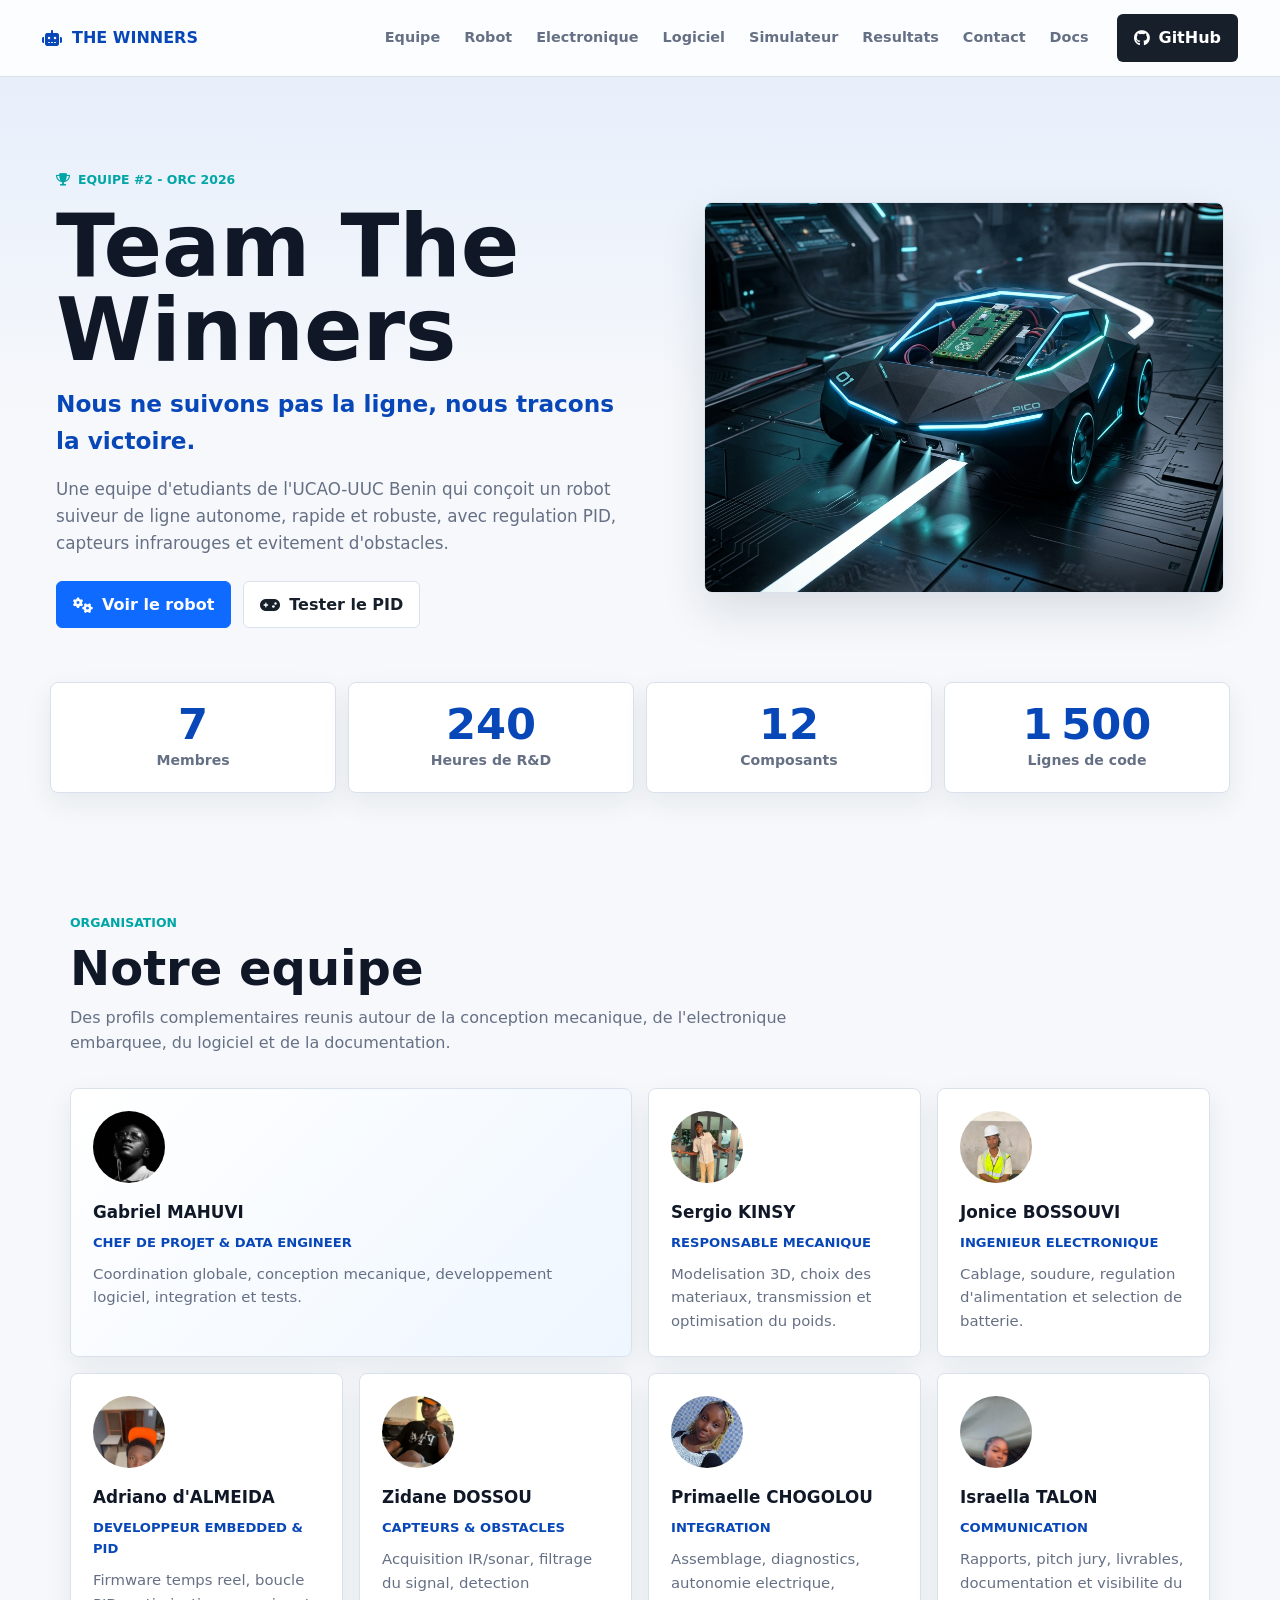
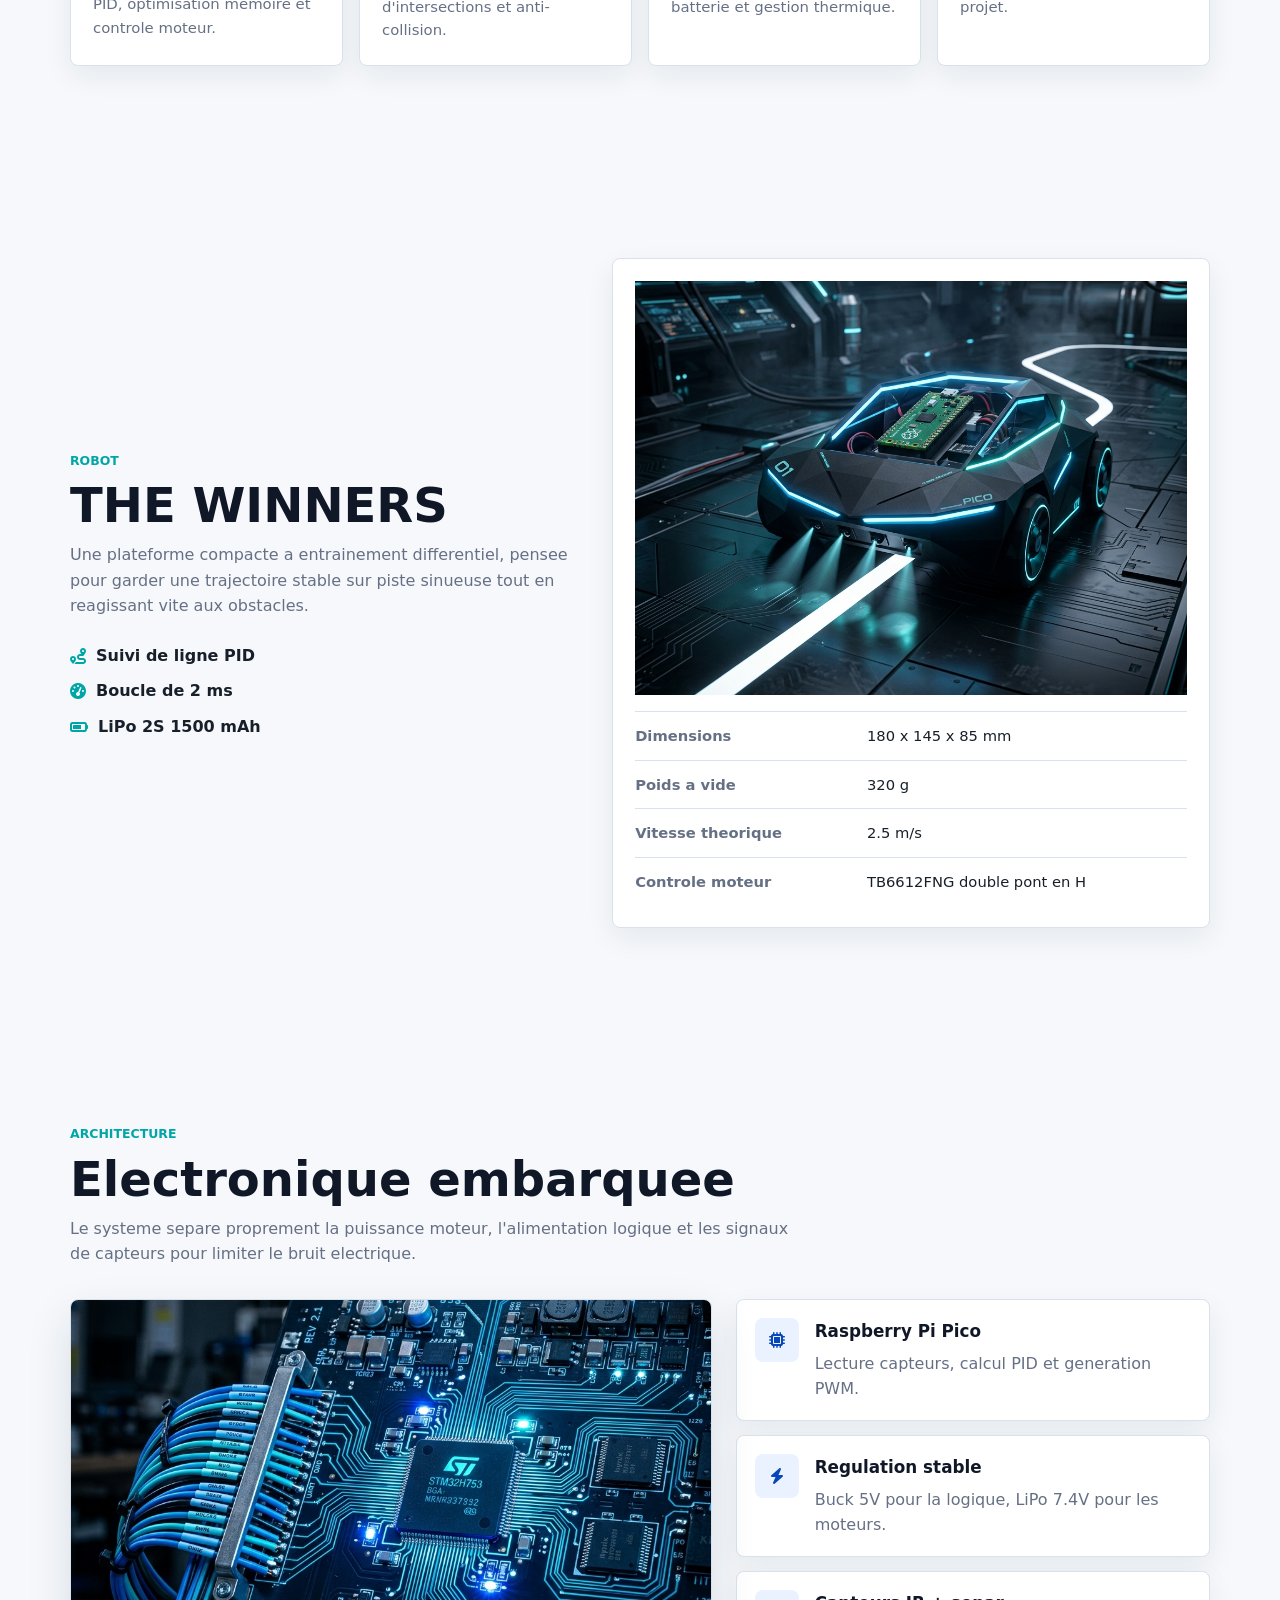
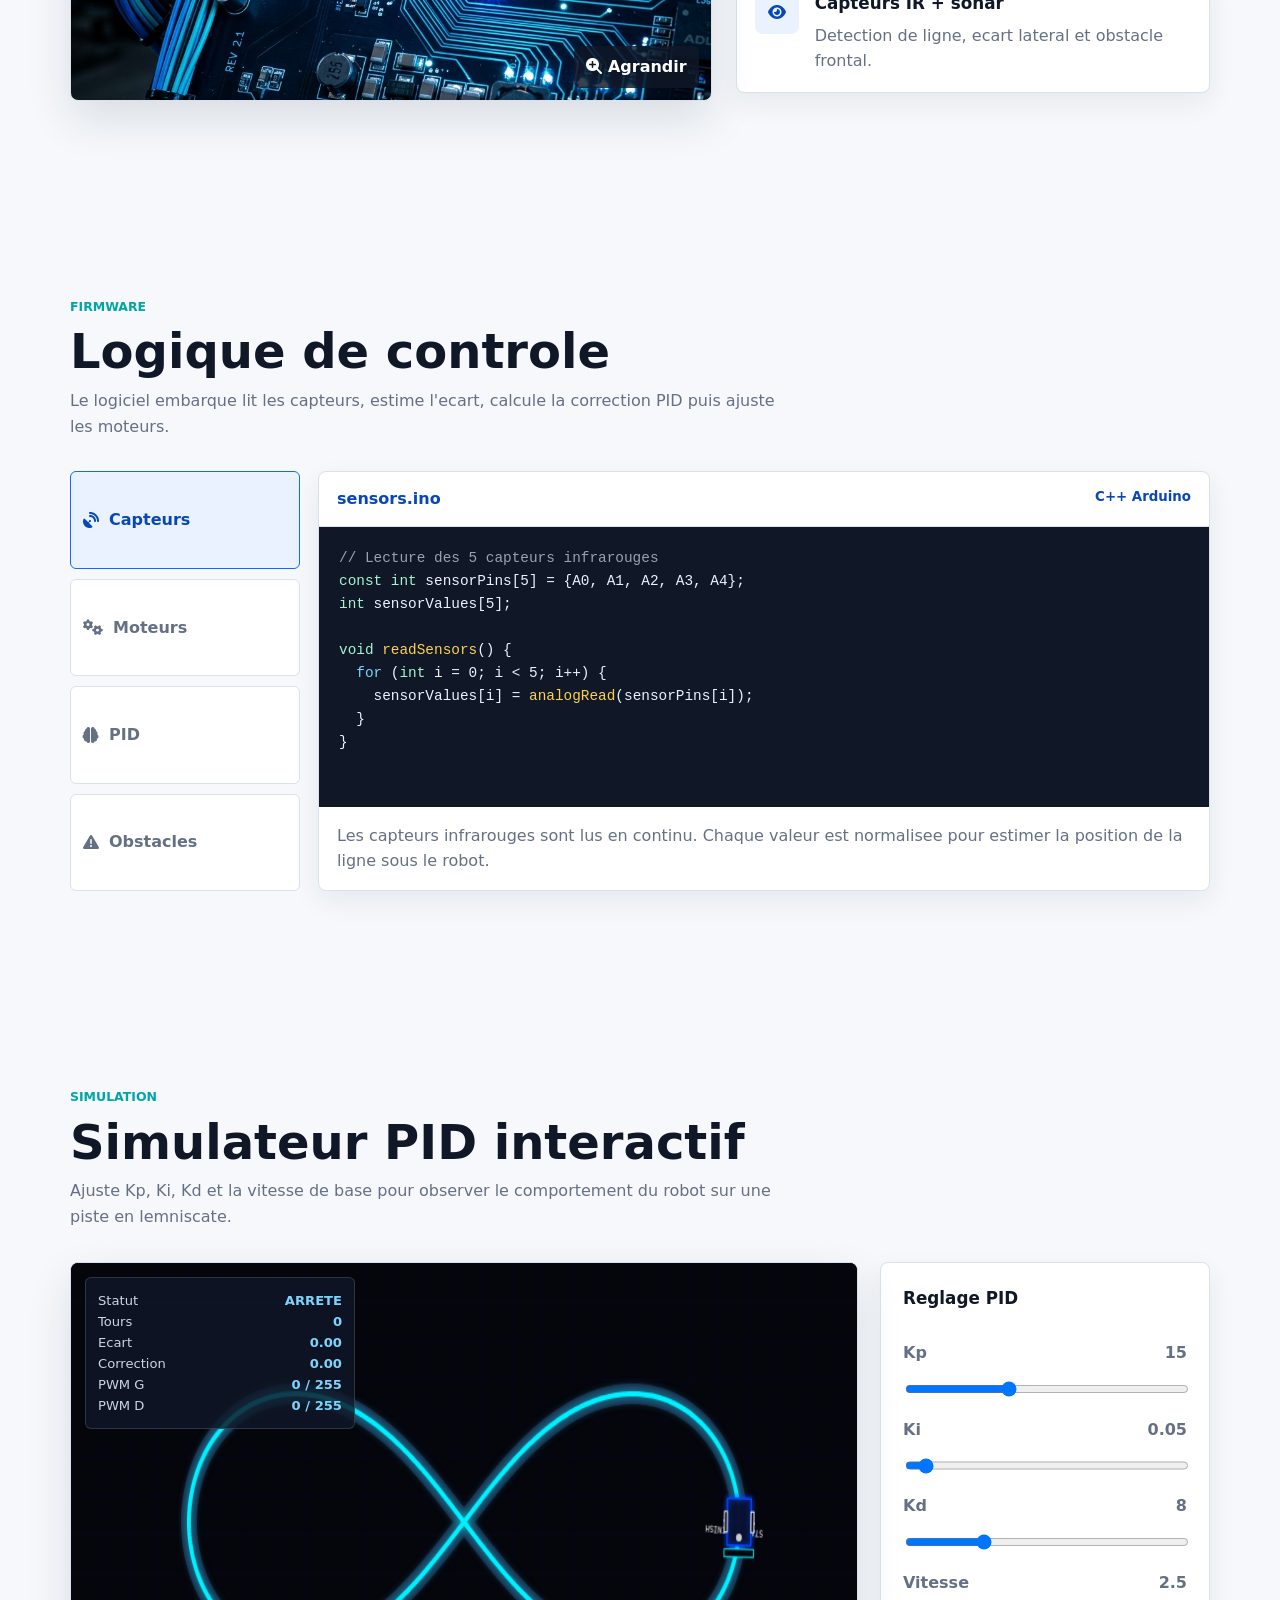
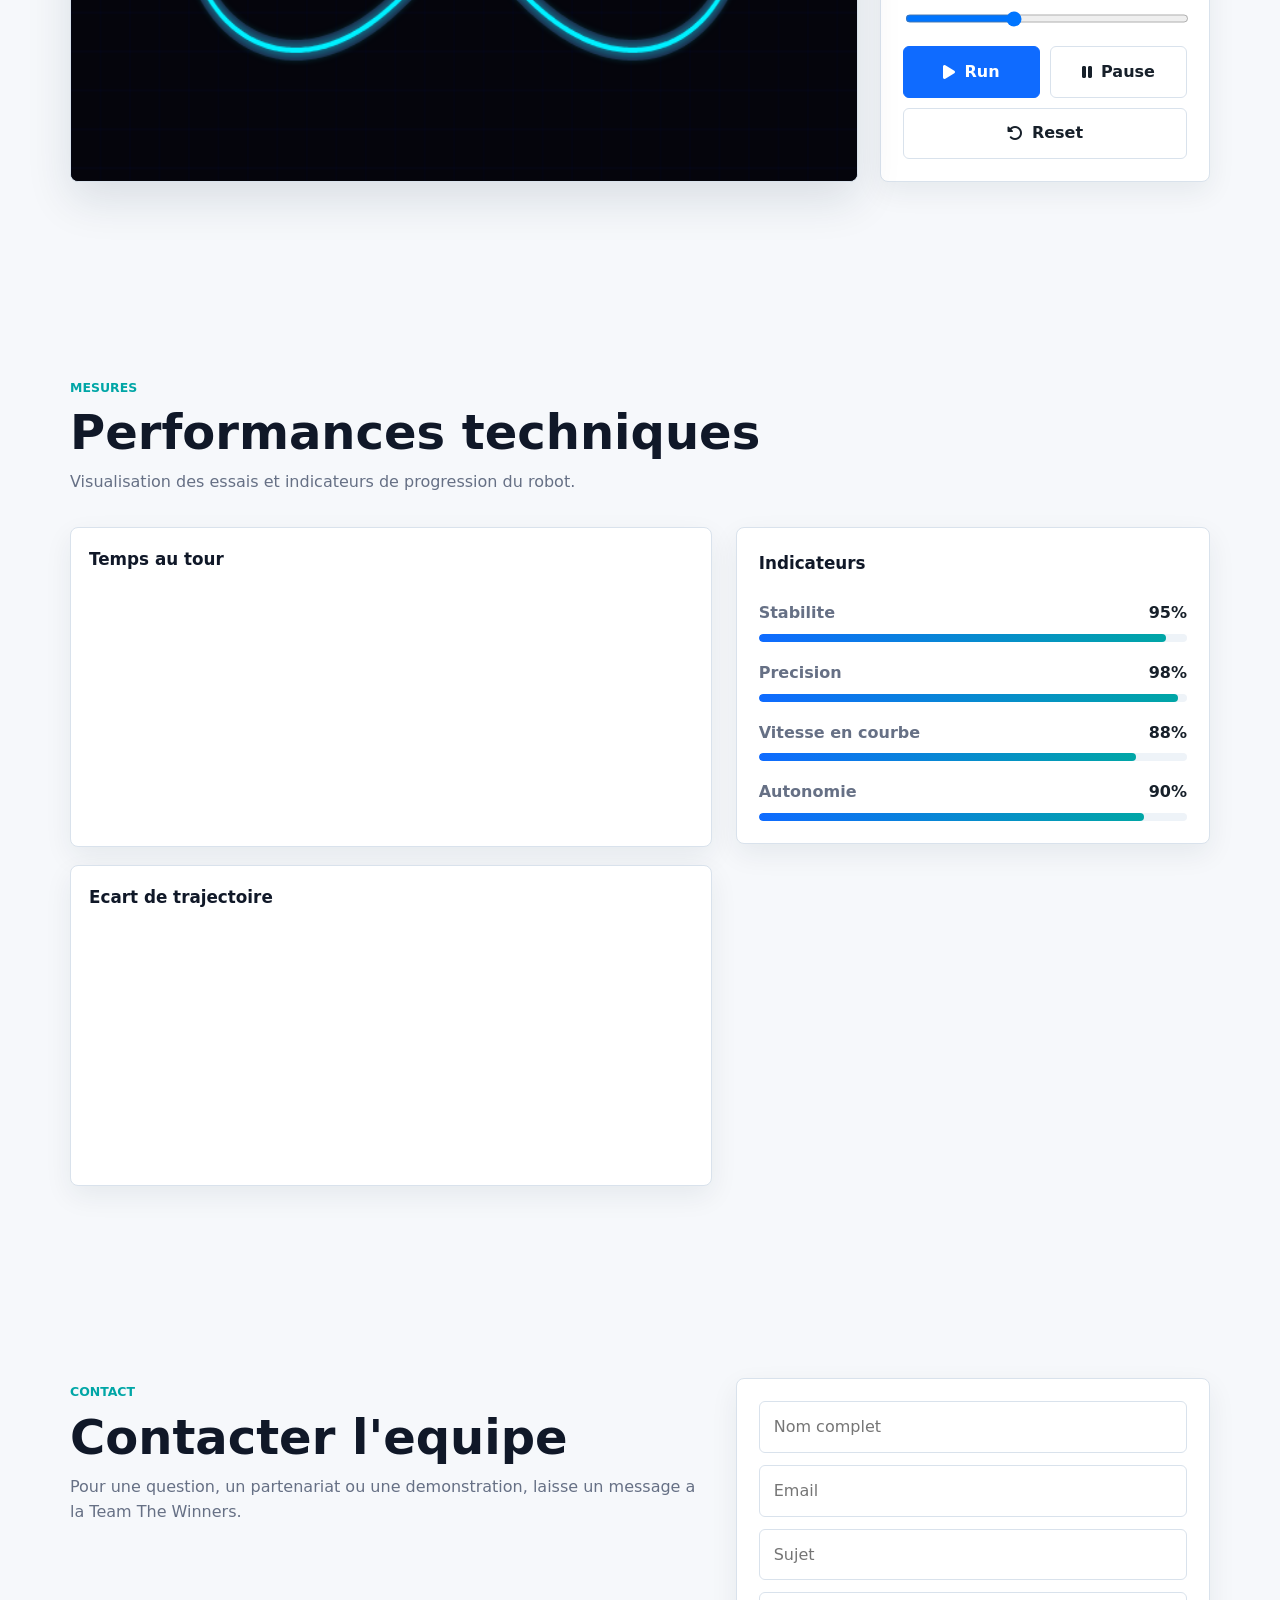
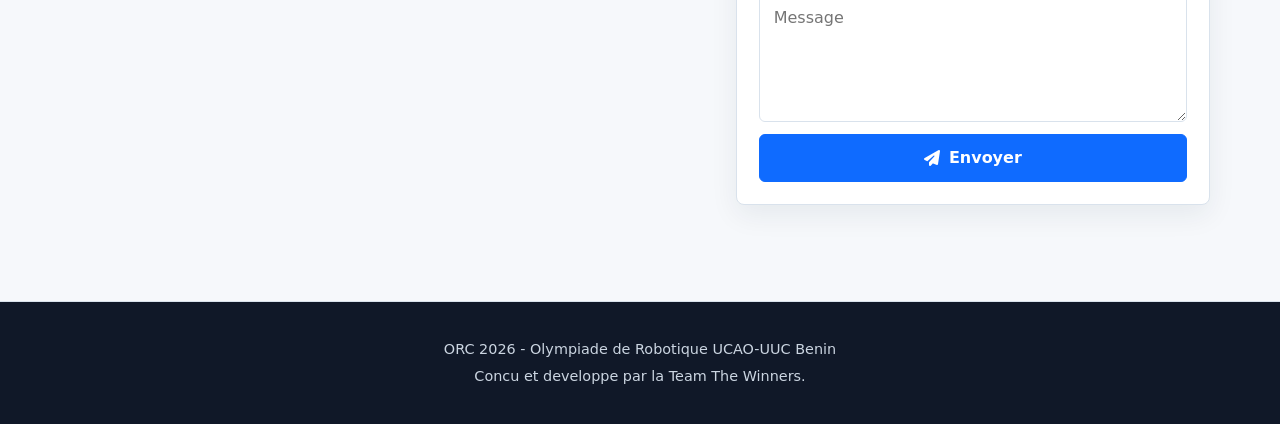
==== commit 95ec82db: "Ajout des images des membres" ====
--- a/index.html
+++ b/index.html
@@ -132,7 +132,9 @@
           </article>
 
           <article class="team-card">
-            <div class="avatar">SK</div>
+            <div class="avatar photo">
+              <img src="img/sergio.jpg" alt="Sergio KINSY" />
+            </div>
             <h3>Sergio KINSY</h3>
             <p class="role">Responsable mecanique</p>
             <p>
@@ -154,8 +156,10 @@
           </article>
 
           <article class="team-card">
-            <div class="avatar">AD</div>
-            <h3>Addriano d'ALMEIDA</h3>
+            <div class="avatar photo">
+              <img src="img/adriano.jpg" alt="Addriano d'ALMEIDA" />
+            </div>
+            <h3>Adriano d'ALMEIDA</h3>
             <p class="role">Developpeur embedded & PID</p>
             <p>
               Firmware temps reel, boucle PID, optimisation memoire et controle
@@ -164,7 +168,9 @@
           </article>
 
           <article class="team-card">
-            <div class="avatar">ZD</div>
+            <div class="avatar photo">
+              <img src="img/zidane.jpg" alt="Zidane DOSSOU" />
+            </div>
             <h3>Zidane DOSSOU</h3>
             <p class="role">Capteurs & obstacles</p>
             <p>
@@ -174,7 +180,9 @@
           </article>
 
           <article class="team-card">
-            <div class="avatar">PC</div>
+            <div class="avatar photo">
+              <img src="img/primaelle.jpg" alt="Primaelle CHOGOLOU" />
+            </div>
             <h3>Primaelle CHOGOLOU</h3>
             <p class="role">Integration</p>
             <p>
@@ -184,7 +192,9 @@
           </article>
 
           <article class="team-card">
-            <div class="avatar">IT</div>
+            <div class="avatar photo">
+              <img src="img/israella.jpg" alt="Israella TALON" />
+            </div>
             <h3>Israella TALON</h3>
             <p class="role">Communication</p>
             <p>
